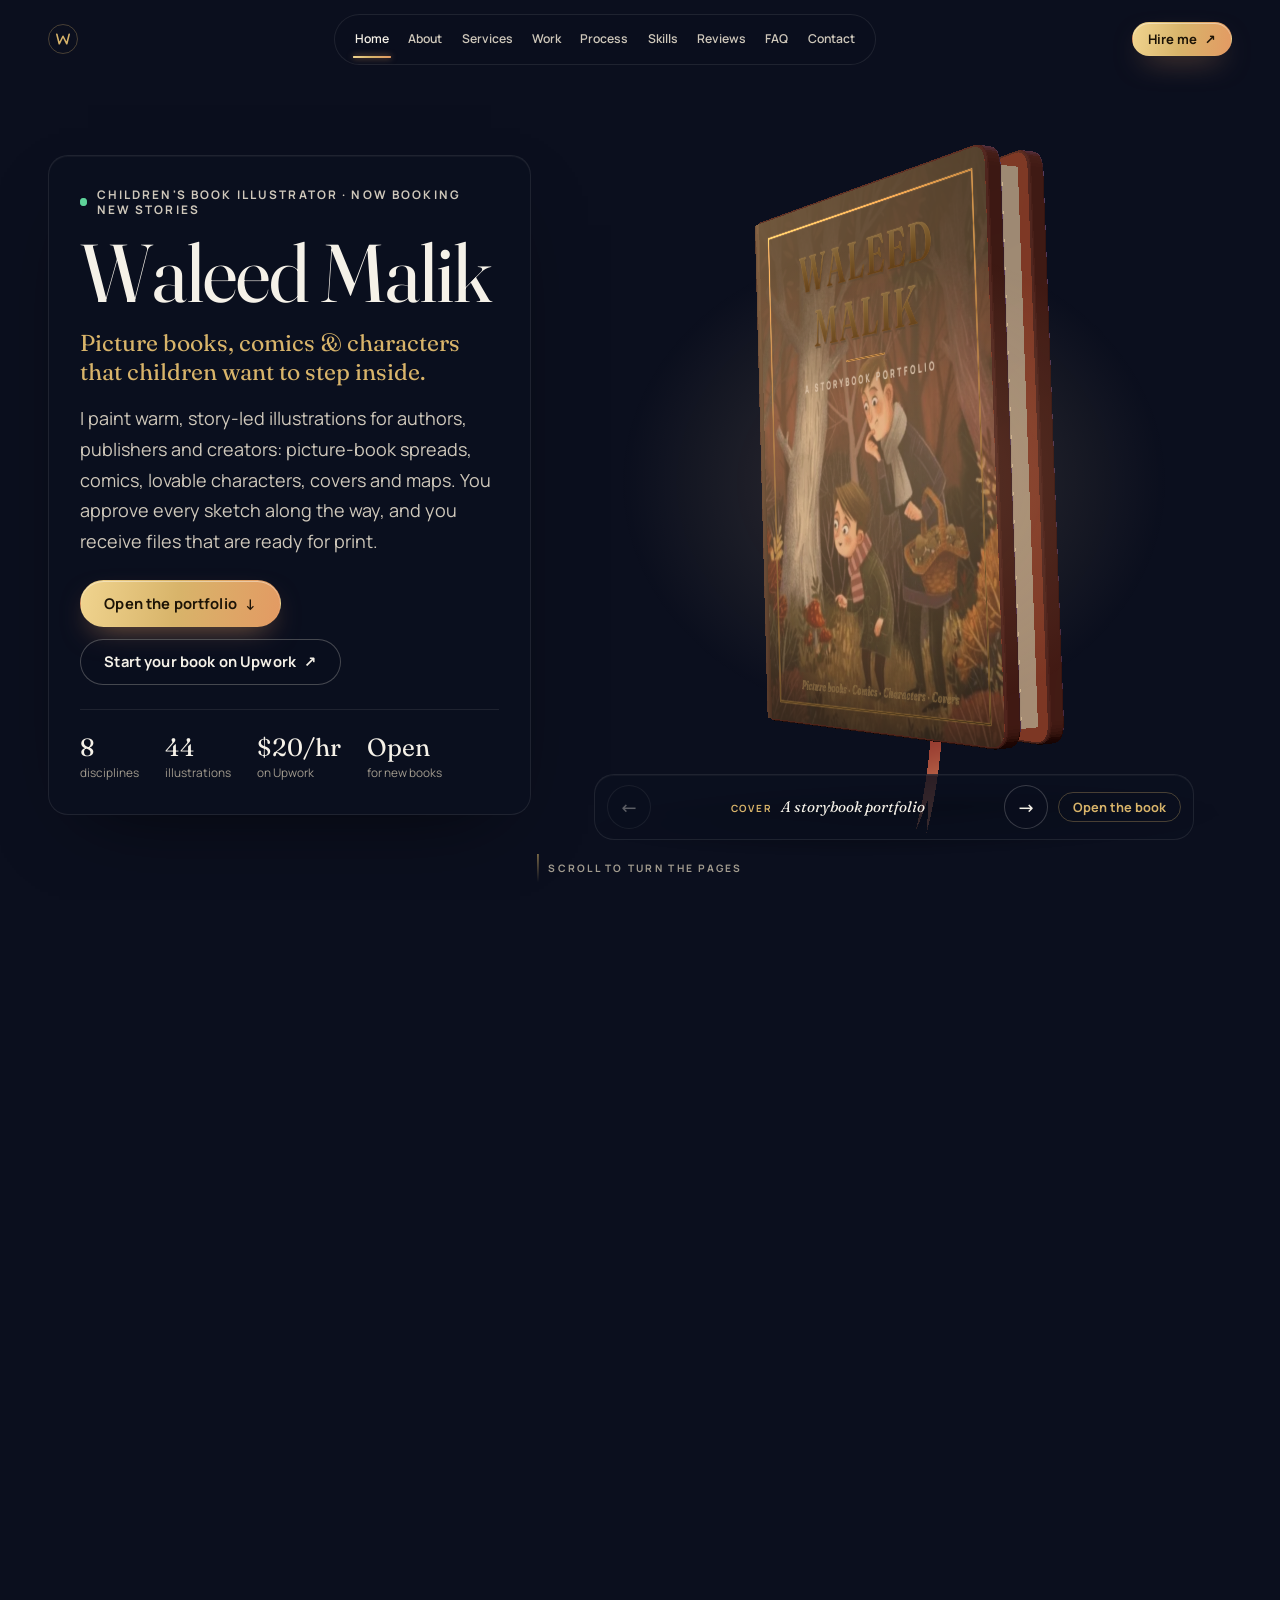
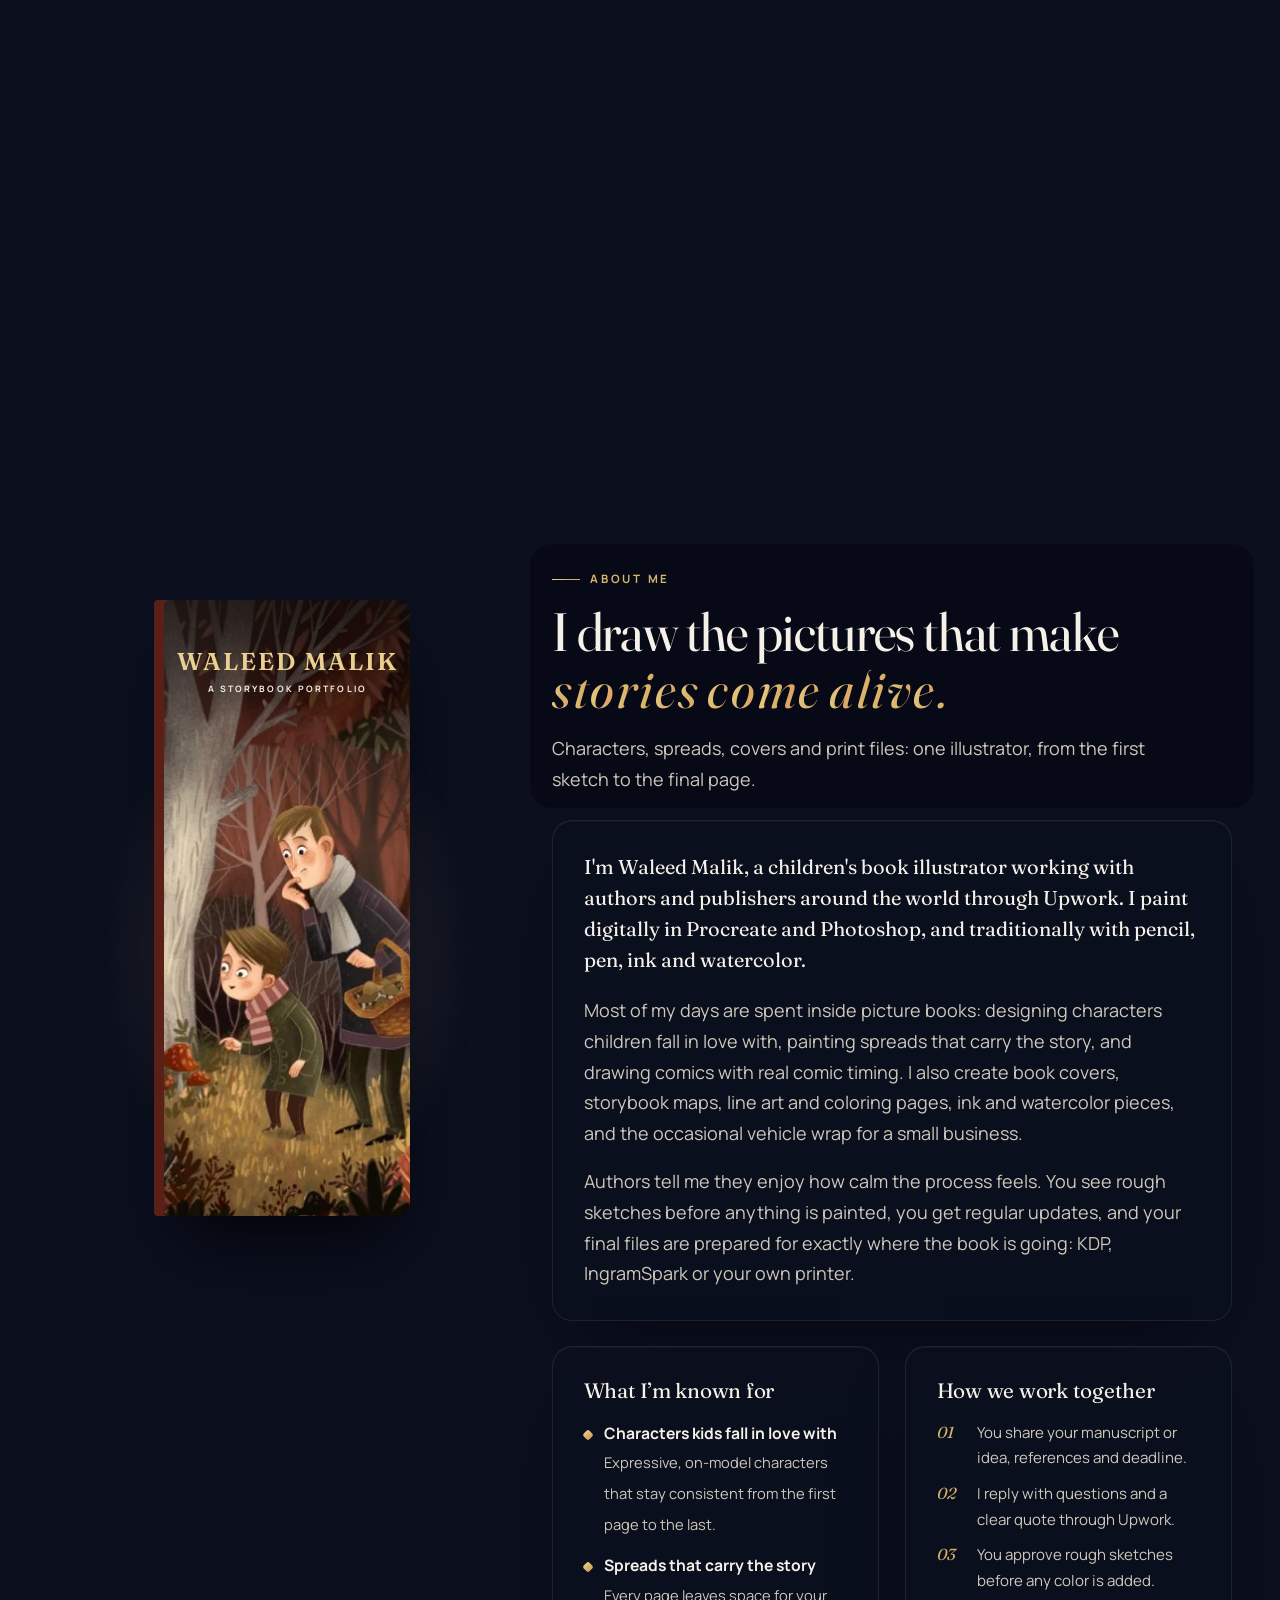
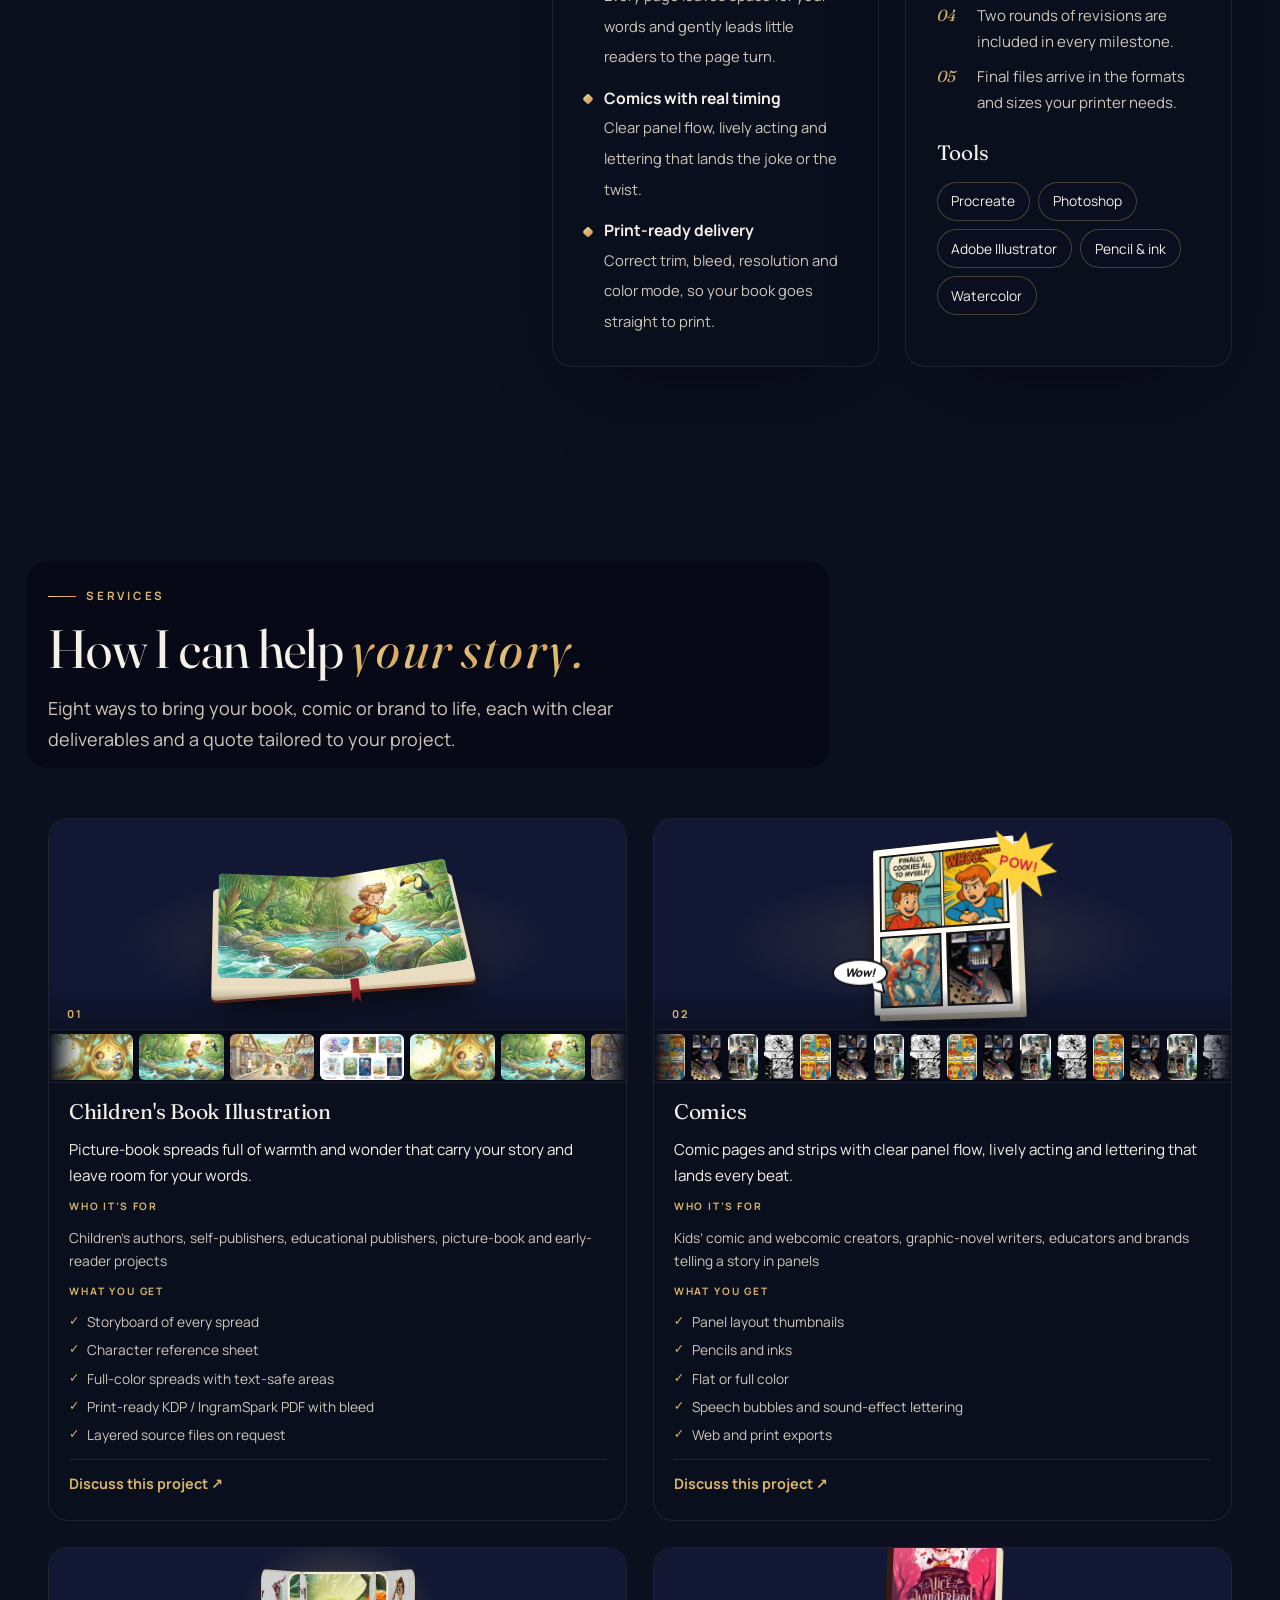
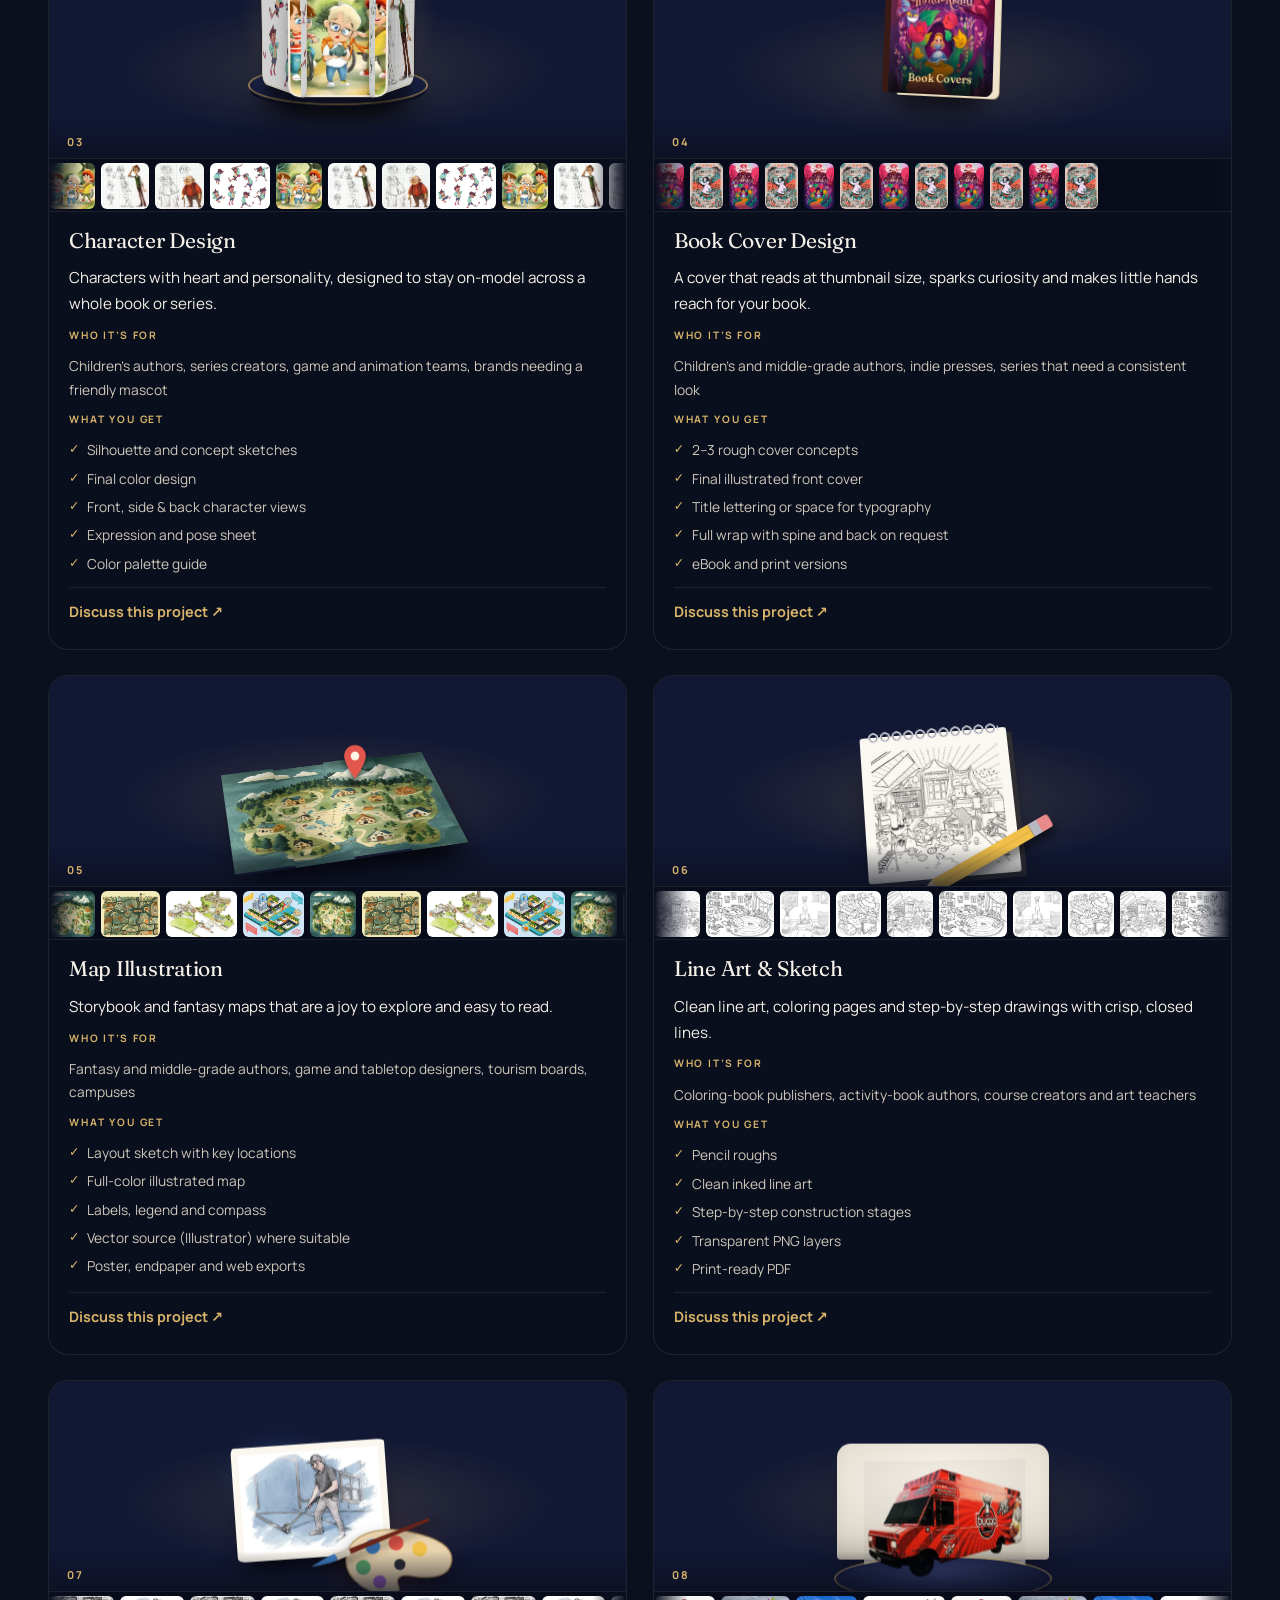
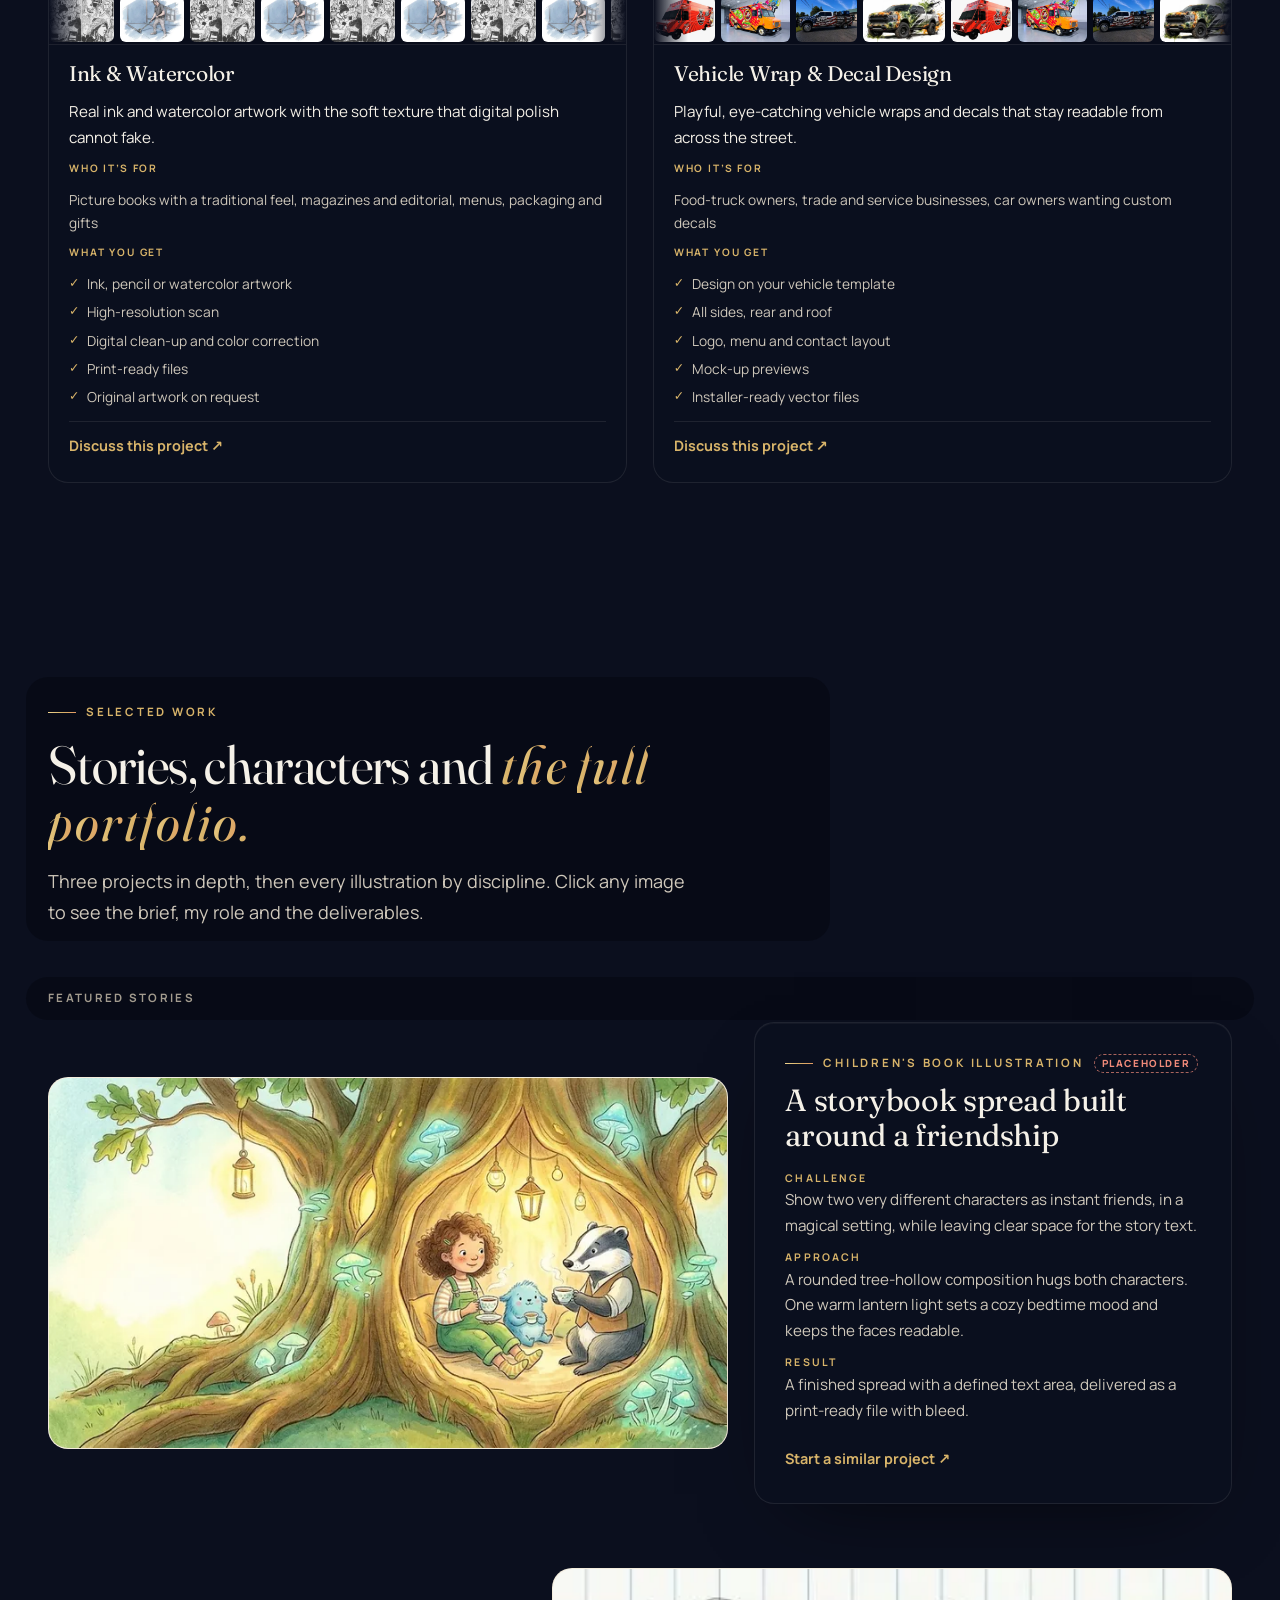
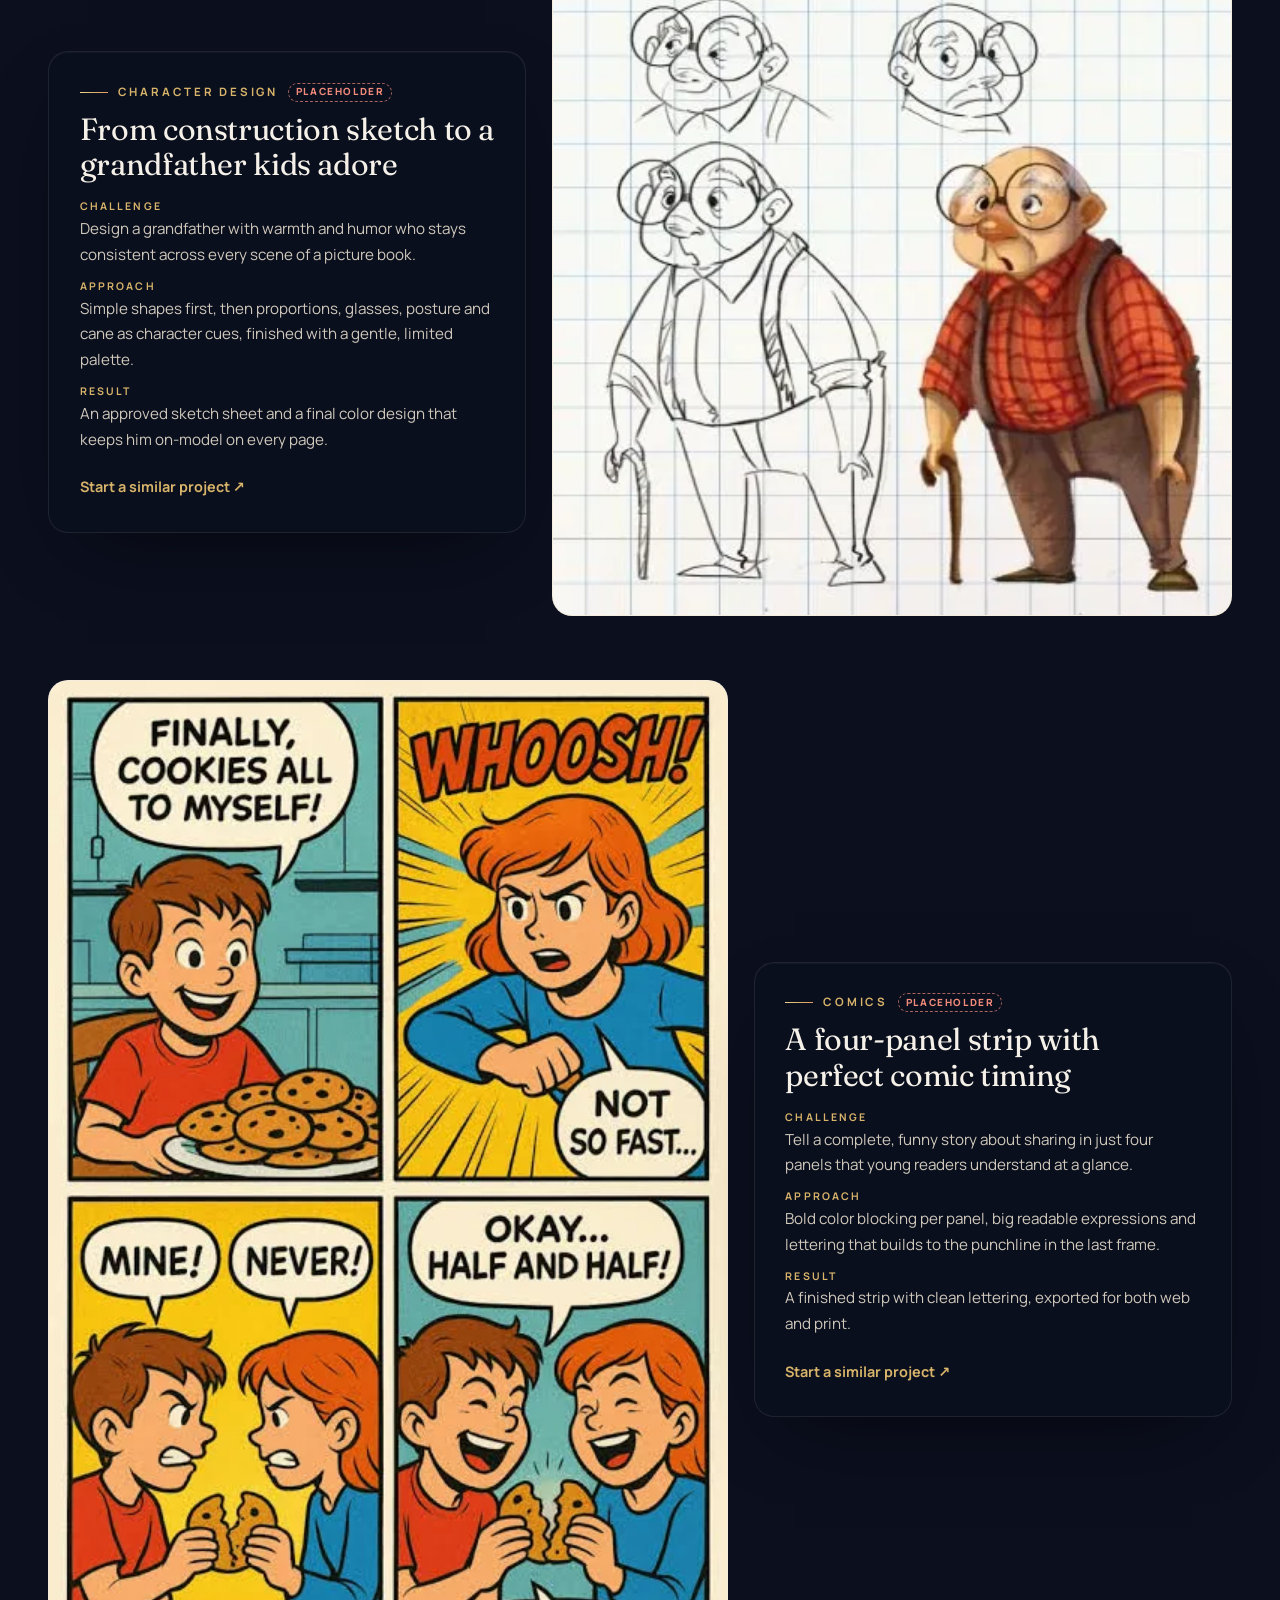
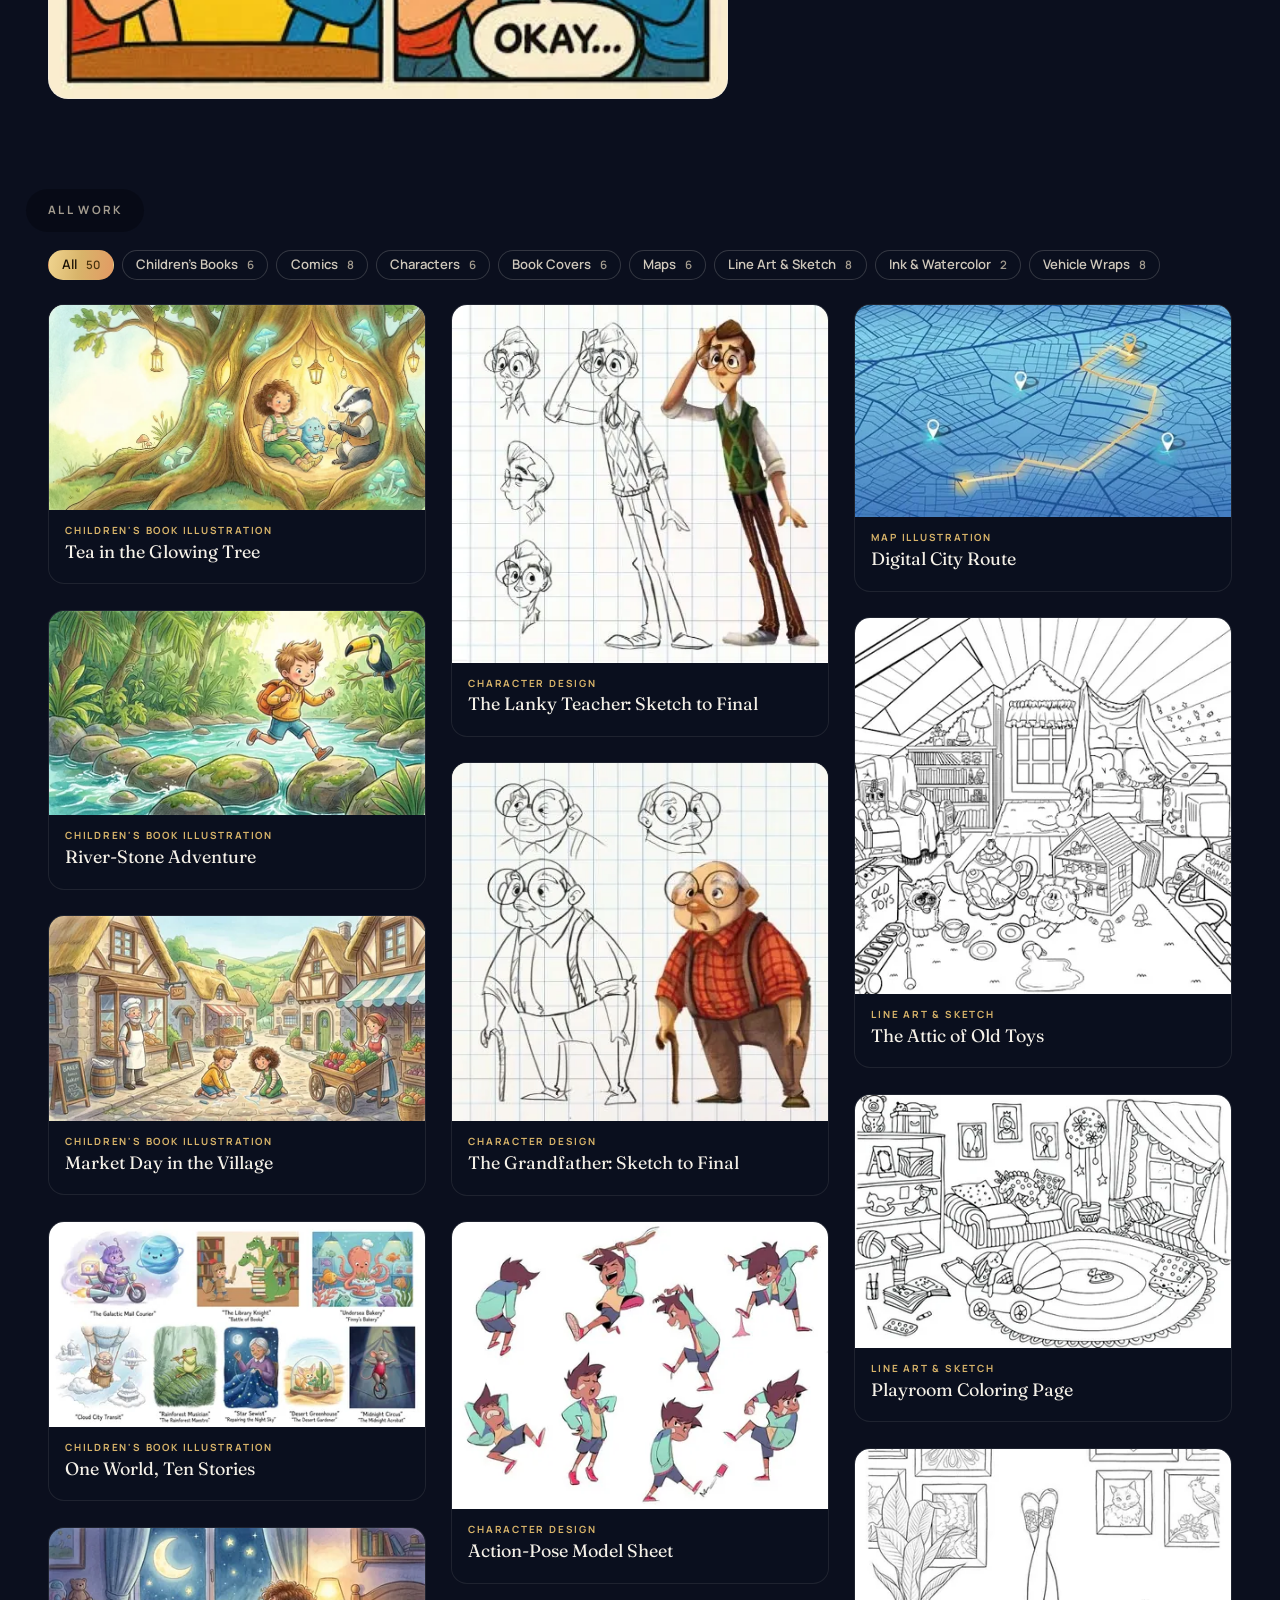
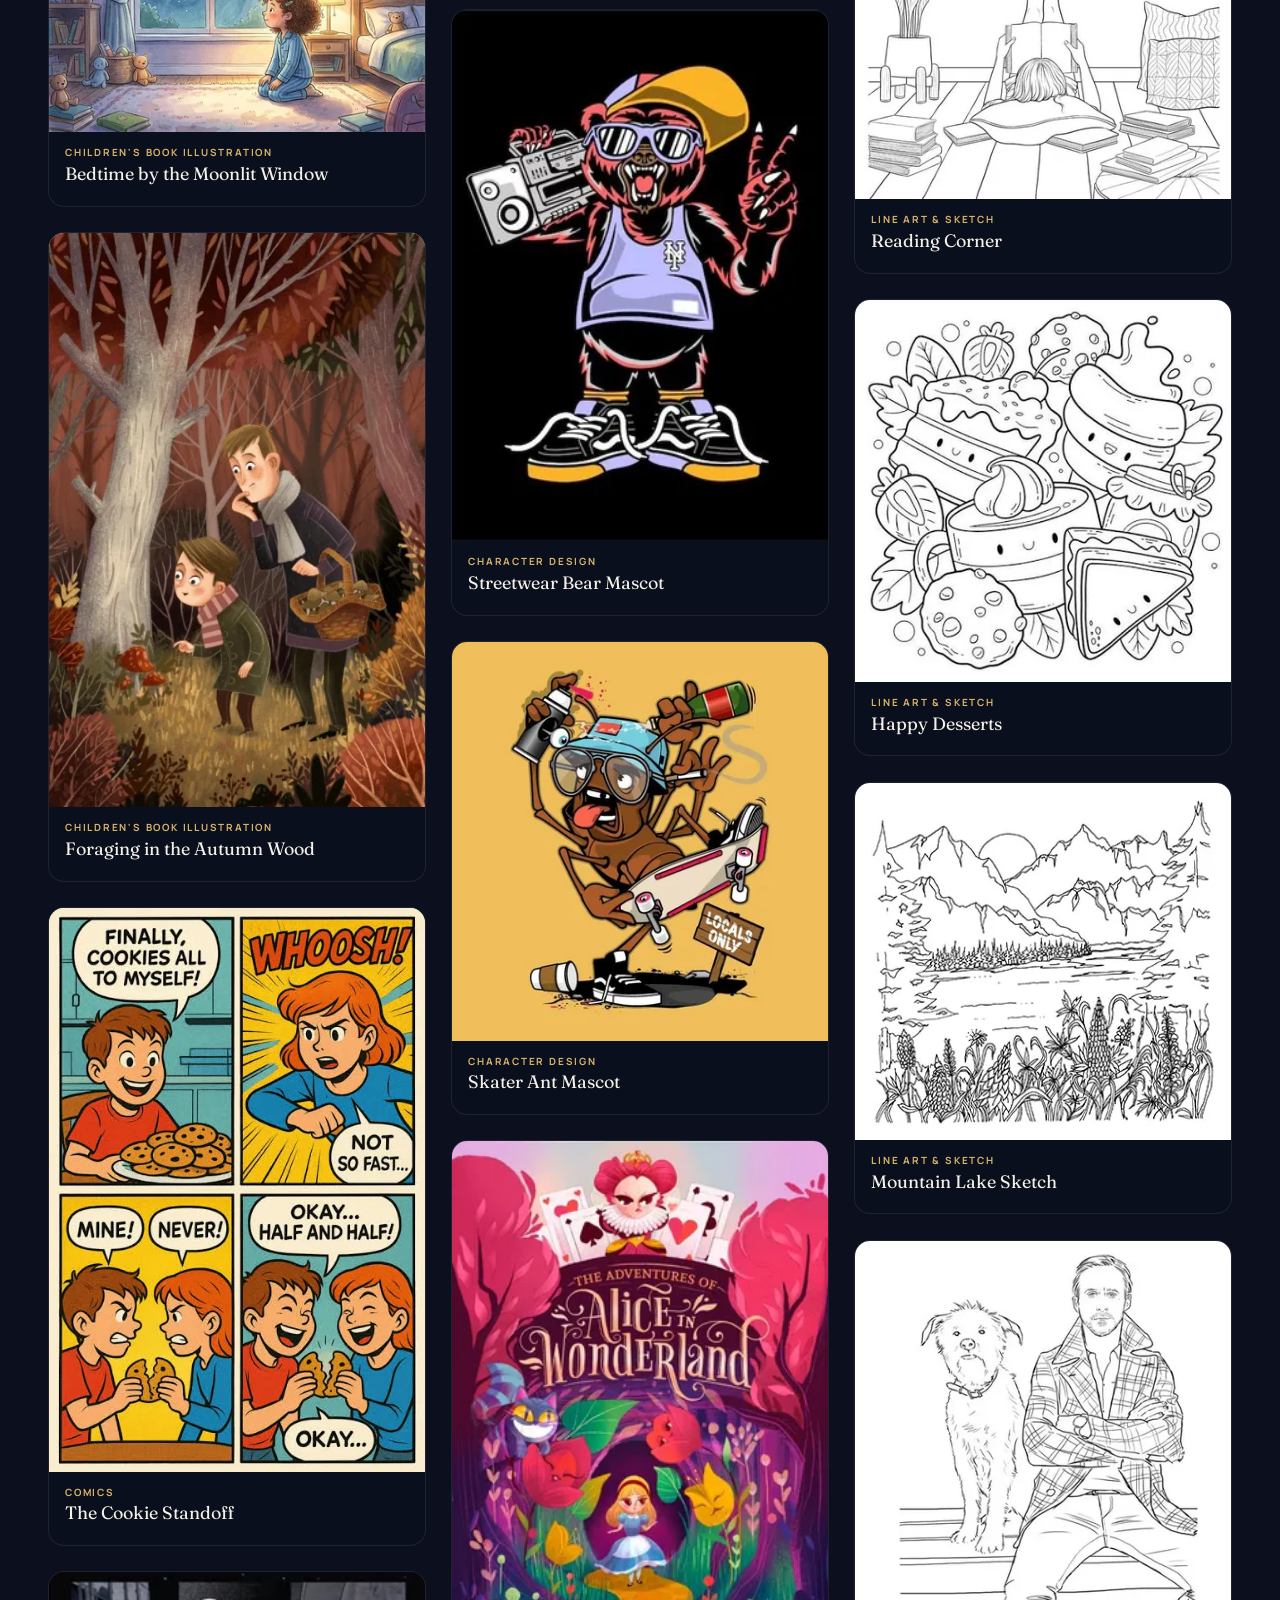
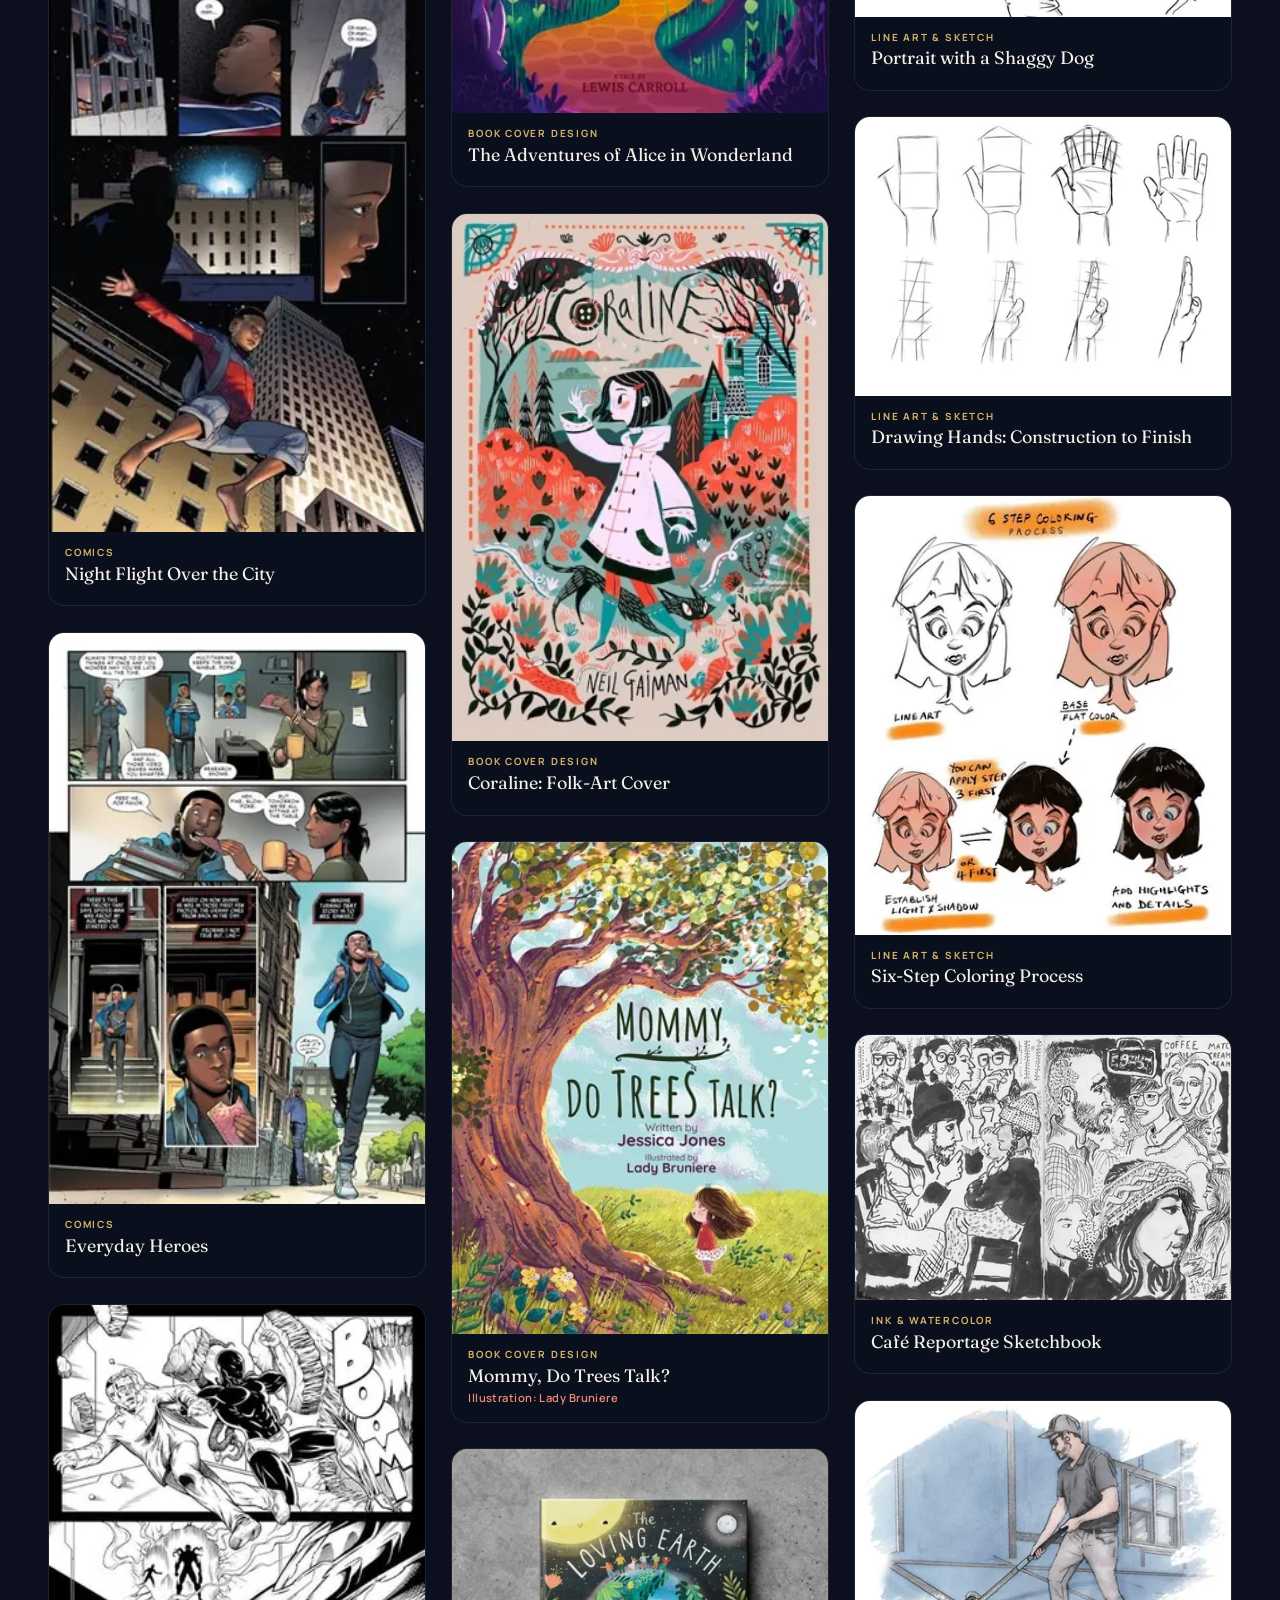
==== index.html @ bb00ef70 "Initial upload" ====
<!doctype html>
<html lang="en" class="no-js">
<head>
  <meta charset="utf-8">
  <meta name="viewport" content="width=device-width, initial-scale=1">
  <title>Waleed Malik — Children's Book Illustrator | Picture Books, Comics &amp; Characters</title>
  <meta name="description" content="Waleed Malik is a children's book illustrator creating warm picture-book spreads, comics, lovable characters, book covers and storybook maps. Sketch approval at every step and print-ready KDP files. Hire on Upwork.">
  <meta name="theme-color" content="#0b0f1e">
  <meta property="og:type" content="website">
  <meta property="og:title" content="Waleed Malik — Children's Book Illustrator">
  <meta property="og:description" content="Picture books, comics & characters that children want to step inside. Print-ready files, available on Upwork.">
  <meta name="robots" content="index, follow">
  <meta name="author" content="Waleed Malik">
  <!-- REPLACE after publishing: put the full address in og:url / canonical and use a full URL for the images
       (social sites need e.g. https://your-site.netlify.app/images/og-image.jpg). See README.md → "Publish". -->
  <!-- <meta property="og:url" content="https://your-site.netlify.app/"> <link rel="canonical" href="https://your-site.netlify.app/"> -->
  <meta property="og:site_name" content="Waleed Malik — Children's Book Illustration">
  <meta property="og:image" content="images/og-image.jpg">
  <meta property="og:image:width" content="1200">
  <meta property="og:image:height" content="630">
  <meta property="og:image:alt" content="Waleed Malik, children's book illustrator: a storybook portfolio among picture-book, comic and character illustrations on a midnight-blue background">
  <meta name="twitter:card" content="summary_large_image">
  <meta name="twitter:title" content="Waleed Malik — Children's Book Illustrator">
  <meta name="twitter:description" content="Picture books, comics & characters that children want to step inside. Print-ready files, available on Upwork.">
  <meta name="twitter:image" content="images/og-image.jpg">
  <script type="application/ld+json">{"@context":"https://schema.org","@type":"Person","name":"Waleed Malik","jobTitle":"Children's book illustrator","description":"Children's book illustrator for picture books, comics, character design, book covers, storybook maps, line art, ink & watercolor and vehicle wraps.","knowsAbout":["Children's book illustration","Comics","Character design","Book cover design","Map illustration","Line art & sketch","Ink & watercolor illustration","Vehicle wrap & decal design"],"sameAs":["https://www.upwork.com/freelancers/~017a65fa7e10d206ea"]}</script>
  <link rel="icon" href="data:image/svg+xml,%3Csvg xmlns='http://www.w3.org/2000/svg' viewBox='0 0 64 64'%3E%3Crect width='64' height='64' rx='14' fill='%230b0f1e'/%3E%3Cpath d='M14 18l7 28 11-22 11 22 7-28' fill='none' stroke='%23d8b46a' stroke-width='4.5' stroke-linecap='round' stroke-linejoin='round'/%3E%3C/svg%3E">
  <script>document.documentElement.className = 'js' + (matchMedia('(prefers-reduced-motion: reduce)').matches ? ' reduce' : '') + (/[?&]no3d/.test(location.search) ? ' no3d' : '');</script>
  <link rel="stylesheet" href="css/fonts.css">
  <link rel="stylesheet" href="css/style.css">
</head>
<body>
  <a class="skip-link" href="#main">Skip to content</a>

  <!-- 0. PRELOADER — a small 3D book opens and its pages flip while the real load % counts up -->
  <div class="loader" id="loader" aria-hidden="true">
    <div class="ld-book">
      <div class="ld-back"></div>
      <div class="ld-leaf" style="--i:3"></div><div class="ld-leaf" style="--i:2"></div><div class="ld-leaf" style="--i:1"></div>
      <div class="ld-cover" id="ldCover"><span>Waleed<br>Malik</span><i></i><small>Storybook Portfolio</small></div>
    </div>
    <p class="ld-num"><span id="ldNum">0</span><small>%</small></p>
    <p class="ld-step" id="ldStep">Loading</p>
  </div>

  <canvas class="gl" id="gl" aria-hidden="true"></canvas>
  <div class="bg-fallback" aria-hidden="true"></div>
  <div class="progress" id="progress" aria-hidden="true"></div>
  <div class="cursor" id="cursor" aria-hidden="true"><span class="cursor__ring"><span class="cursor__label" id="cursorLabel"></span></span><span class="cursor__dot"></span></div>

  <header class="nav" id="nav">
    <div class="nav__inner">
      <a class="brand" href="#home" aria-label="Waleed Malik, back to top">
        <svg class="brand__mark" viewBox="0 0 64 64" aria-hidden="true"><path d="M14 18l7 28 11-22 11 22 7-28"/></svg>
        <span class="brand__name">Waleed Malik</span>
      </a>
      <nav class="nav__links" id="navLinks" aria-label="Main"></nav>
      <a class="btn btn--gold btn--sm magnetic nav__cta" href="#" data-upwork target="_blank" rel="noopener" data-cursor="Upwork">Hire me <span aria-hidden="true">↗</span></a>
      <button class="burger" id="burger" type="button" aria-expanded="false" aria-controls="menu" aria-label="Open menu"><span></span><span></span></button>
    </div>
  </header>
  <div class="menu" id="menu" role="dialog" aria-modal="true" aria-label="Menu" hidden><nav id="menuLinks" aria-label="Mobile"></nav><a class="btn btn--gold" href="#" data-upwork target="_blank" rel="noopener">Hire me on Upwork <span aria-hidden="true">↗</span></a></div>

  <main id="main">
    <!-- 1. HERO -->
    <section class="hero" id="home" aria-labelledby="hero-name">
      <div class="hero__sticky" data-sticky>
        <div class="wrap hero__grid">
          <div class="hero__copy glass">
            <p class="eyebrow"><span class="dot-live"></span><span id="heroEyebrow"></span></p>
            <h1 class="hero__name" id="hero-name" data-split></h1>
            <p class="hero__pos" id="heroPos"></p>
            <p class="hero__intro" id="heroIntro"></p>
            <div class="hero__cta">
              <a class="btn btn--gold magnetic" href="#work" id="ctaWork" data-cursor="View"></a>
              <a class="btn btn--ghost magnetic" href="#" data-upwork target="_blank" rel="noopener" data-cursor="Upwork"><span id="ctaHire"></span> <span aria-hidden="true">↗</span></a>
            </div>
            <dl class="facts" id="heroFacts"></dl>
          </div>
          <div class="book-col">
            <div class="book-stage" id="heroBook" tabindex="0" role="group" aria-roledescription="3D book" aria-label="Storybook portfolio of children's book illustrations and comics. Press Enter or the right arrow key to open it and turn pages, left arrow to go back, Escape to close." data-cursor="Open">
              <div class="cssbook" aria-hidden="true">
                <div class="cssbook__spread">
                  <div class="cssbook__text"></div>
                  <div class="cssbook__pic"><img alt="" src="images/thumbs/children-01.webp" width="760" height="415" loading="lazy" decoding="async"></div>
                </div>
                <div class="cssbook__cover"><img alt="" src="images/thumbs/children-06.webp" width="405" height="619" loading="lazy" decoding="async"><span>Waleed Malik<small>A Storybook Portfolio</small></span></div>
              </div>
            </div>
            <div class="book-ui glass glass--thin">
              <button type="button" class="round-btn" id="bookPrev" aria-label="Previous page">←</button>
              <p class="book-cap" id="bookCap" aria-live="polite"></p>
              <button type="button" class="round-btn" id="bookNext" aria-label="Next page">→</button>
              <button type="button" class="pill-btn" id="bookOpen">Open the book</button>
              <button type="button" class="pill-btn" id="bookClose" hidden>Close</button>
            </div>
          </div>
        </div>
        <p class="scroll-hint" aria-hidden="true"><i></i>Scroll to turn the pages</p>
      </div>
    </section>

    <!-- 2. ABOUT ME -->
    <section class="section about" id="about" aria-labelledby="about-title">
      <div class="wrap grid12">
        <div class="about__visual">
          <!-- HEADSHOT SLOT: set  headshot: 'images/waleed-headshot.jpg'  in js/config.js and the photo replaces this book
               (rendered as <figure class="headshot-frame"><img class="headshot" …></figure>). See README.md → "Add your headshot". -->
          <div class="book-stage book-stage--about" id="aboutBook" aria-hidden="true">
            <div class="cssbook cssbook--closed"><div class="cssbook__cover"><img alt="" src="images/thumbs/children-06.webp" width="405" height="619" loading="lazy" decoding="async"><span>Waleed Malik<small>A Storybook Portfolio</small></span></div></div>
          </div>
        </div>
        <div class="about__body">
          <div class="sec-head"><p class="label" id="aboutLabel"></p><h2 class="h2" id="about-title" data-split></h2><p class="sub" id="aboutSub"></p></div>
          <div class="glass about__bio" id="aboutBio"></div>
          <div class="about__cols">
            <div class="glass"><h3 class="h4">What I’m known for</h3><ul class="known" id="knownFor"></ul></div>
            <div class="glass"><h3 class="h4" id="howTitle"></h3><ol class="how" id="howList"></ol><h3 class="h4 tools-h" id="toolsTitle"></h3><ul class="chips" id="toolsList"></ul></div>
          </div>
        </div>
      </div>
    </section>

    <!-- 3. SERVICES -->
    <section class="section services" id="services" aria-labelledby="services-title">
      <div class="wrap">
        <div class="sec-head"><p class="label" id="servicesLabel"></p><h2 class="h2" id="services-title" data-split></h2><p class="sub" id="servicesSub"></p></div>
        <div class="svc-grid" id="svcGrid"></div>
      </div>
    </section>

    <!-- 4. SELECTED WORK -->
    <section class="section work" id="work" aria-labelledby="work-title">
      <div class="wrap">
        <div class="sec-head"><p class="label" id="workLabel"></p><h2 class="h2" id="work-title" data-split></h2><p class="sub" id="workSub"></p></div>
        <h3 class="mini-label" id="featuredLabel"></h3>
        <div class="featured" id="featured"></div>
        <div class="grid-head"><h3 class="mini-label" id="gridLabel"></h3><div class="chips-filter" id="filters" role="toolbar" aria-label="Filter work by discipline"></div></div>
        <div class="masonry" id="masonry" aria-live="polite"></div>
      </div>
    </section>

    <!-- 5. PROCESS -->
    <section class="process" id="process" aria-labelledby="process-title">
      <div class="process__sticky" data-sticky>
        <div class="wrap"><div class="sec-head"><p class="label" id="processLabel"></p><h2 class="h2" id="process-title" data-split></h2><p class="sub" id="processSub"></p></div></div>
        <div class="process__rail"><div class="process__line" aria-hidden="true"><i id="processFill"></i></div><ol class="process__track" id="processTrack"></ol></div>
      </div>
    </section>

    <!-- 6. TOOLS & SKILLS -->
    <section class="section skills" id="skills" aria-labelledby="skills-title">
      <div class="wrap">
        <div class="sec-head"><p class="label" id="skillsLabel"></p><h2 class="h2" id="skills-title" data-split></h2><p class="sub" id="skillsSub"></p></div>
        <div class="skill-groups" id="skillGroups"></div>
      </div>
    </section>

    <!-- 7. TESTIMONIALS -->
    <section class="section testimonials" id="testimonials" aria-labelledby="t-title">
      <div class="wrap">
        <div class="sec-head"><p class="label" id="tLabel"></p><h2 class="h2" id="t-title" data-split></h2><p class="sub" id="tSub"></p></div>
        <div class="t-slider">
          <div class="t-track" id="tGrid" tabindex="0" role="region" aria-roledescription="carousel" aria-label="Client reviews — use the arrow keys"></div>
          <div class="t-nav"><button type="button" class="round-btn" id="tPrev" aria-label="Previous review">←</button><div class="t-dots" id="tDots"></div><span class="t-count" id="tCount" aria-live="polite"></span><button type="button" class="round-btn" id="tNext" aria-label="Next review">→</button></div>
        </div>
      </div>
    </section>

    <!-- 8. FAQ -->
    <section class="section faq" id="faq" aria-labelledby="faq-title">
      <div class="wrap grid12">
        <div class="faq__side">
          <div class="sec-head faq__head"><p class="label" id="faqLabel"></p><h2 class="h2" id="faq-title" data-split></h2><p class="sub" id="faqSub"></p></div>
          <div class="faq__aside glass" id="faqAside"></div>
        </div>
        <div class="faq__list" id="faqList"></div>
      </div>
    </section>

    <!-- 9. CONTACT -->
    <section class="section contact" id="contact" aria-labelledby="contact-title">
      <div class="wrap contact__grid">
        <div class="contact__card glass">
          <p class="label" id="contactLabel"></p>
          <h2 class="contact__title" id="contact-title" data-split></h2>
          <p class="contact__text" id="contactText"></p>
          <a class="btn btn--gold btn--lg magnetic" href="#" data-upwork target="_blank" rel="noopener" data-cursor="Upwork"><span id="contactCta"></span> <span aria-hidden="true">↗</span></a>
          <ul class="contact__meta"><li><i class="dot-live"></i><span id="cAvail"></span></li><li id="cResp"></li><li id="cRate"></li></ul>
        </div>
        <!-- second (closed) book, slowly turning next to the "Hire me" call to action -->
        <div class="book-stage book-stage--contact" id="contactBook" aria-hidden="true">
          <div class="cssbook cssbook--closed"><div class="cssbook__cover"><img alt="" src="images/thumbs/children-06.webp" width="405" height="619" loading="lazy" decoding="async"><span>Waleed Malik<small>A Storybook Portfolio</small></span></div></div>
        </div>
      </div>
    </section>
  </main>

  <!-- 10. FOOTER -->
  <footer class="footer">
    <div class="wrap footer__top">
      <div class="footer__brand">
        <a class="brand" href="#home" aria-label="Waleed Malik, back to top"><svg class="brand__mark" viewBox="0 0 64 64" aria-hidden="true"><path d="M14 18l7 28 11-22 11 22 7-28"/></svg><span class="brand__name">Waleed Malik</span></a>
        <p id="footerTag"></p>
        <a class="btn btn--gold btn--sm" href="#" data-upwork target="_blank" rel="noopener">Hire me on Upwork <span aria-hidden="true">↗</span></a>
      </div>
      <nav class="footer__col" aria-label="Footer"><h3 class="mini-label">Navigate</h3><div id="footNav"></div></nav>
      <div class="footer__col"><h3 class="mini-label">Disciplines</h3><div id="footCats"></div></div>
    </div>
    <div class="wrap footer__bottom"><span>© <span id="year">2026</span> Waleed Malik</span><span>Freelance illustrator · <a href="#" data-upwork target="_blank" rel="noopener">Upwork profile ↗</a></span></div>
  </footer>

  <!-- SERVICE DETAILS DRAWER (outside <main> so it always sits above the footer) -->
  <aside class="drawer" id="drawer" role="dialog" aria-modal="true" aria-labelledby="drawerTitle" hidden>
    <div class="drawer__scrim" data-close></div>
    <div class="drawer__panel">
      <button type="button" class="round-btn drawer__close" data-close aria-label="Close details">✕</button>
      <div id="drawerBody"></div>
    </div>
  </aside>

  <!-- CASE VIEWER -->
  <div class="viewer" id="viewer" role="dialog" aria-modal="true" aria-labelledby="vTitle" hidden>
    <div class="viewer__stage" id="vStage" data-cursor="Zoom"><img id="vImg" alt="" decoding="async" draggable="false">
      <div class="viewer__zoom" role="group" aria-label="Zoom"><button type="button" id="vZoomOut" aria-label="Zoom out">−</button><span id="vZoomLevel" aria-live="polite">100%</span><button type="button" id="vZoomIn" aria-label="Zoom in">+</button><button type="button" id="vZoomReset" aria-label="Fit to screen">Fit</button></div>
      <p class="viewer__hint" aria-hidden="true">Scroll or double-click to zoom · drag to pan · swipe for next</p>
    </div>
    <div class="viewer__info glass">
      <p class="label" id="vCat"></p>
      <h2 class="viewer__title" id="vTitle"></h2>
      <dl class="viewer__dl">
        <div><dt>Brief</dt><dd id="vBrief"></dd></div>
        <div><dt>My role</dt><dd id="vRole"></dd></div>
        <div><dt>Deliverables</dt><dd id="vDel"></dd></div>
        <div><dt>Typical tools</dt><dd id="vTools"></dd></div>
      </dl>
      <div class="viewer__nav"><button type="button" class="round-btn" id="vPrev" aria-label="Previous artwork">←</button><span class="viewer__count" id="vCount"></span><button type="button" class="round-btn" id="vNext" aria-label="Next artwork">→</button></div>
      <a class="btn btn--gold btn--sm" href="#" data-upwork target="_blank" rel="noopener">Hire me for this <span aria-hidden="true">↗</span></a>
    </div>
    <button type="button" class="round-btn viewer__close" id="vClose" aria-label="Close viewer">✕</button>
  </div>

  <noscript>
    <div class="wrap noscript"><h2>Waleed Malik — Children's Book Illustrator</h2><p>Picture books, comics, characters, book covers &amp; storybook maps. <a href="https://www.upwork.com/freelancers/~017a65fa7e10d206ea">Start your book on Upwork</a>.</p>
      <div class="noscript__grid"><img src="images/thumbs/children-01.webp" alt="Warm storybook illustration of a girl sharing tea with a badger inside a glowing tree hollow, by Waleed Malik"><img src="images/thumbs/comic-01.webp" alt="Four-panel kids comic strip about sharing cookies, by Waleed Malik"><img src="images/thumbs/character-06.webp" alt="Character line-up of three kids with their bikes, by Waleed Malik"><img src="images/thumbs/cover-01.webp" alt="Illustrated Alice in Wonderland book cover, by Waleed Malik"></div>
    </div>
  </noscript>

  <script src="js/config.js"></script>
  <script src="js/content.js"></script>
  <script src="js/vendor/gsap.min.js" defer></script>
  <script src="js/vendor/ScrollTrigger.min.js" defer></script>
  <script src="js/vendor/lenis.min.js" defer></script>
  <script src="js/main.js" defer></script>
  <!-- js/vendor/three.min.js, js/scene.js and js/tex-book.js are loaded by main.js when 3D is on -->
</body>
</html>
---- css/fonts.css ----
/* Self-hosted fonts, embedded so they also load when the page is opened from disk (file://).
   Fraunces (display serif) and Manrope (body) — SIL Open Font License, see /fonts. */
@font-face { font-family: 'Fraunces'; font-style: normal; font-weight: 300 900; font-display: block; src: url([data-uri]) format('woff2'); }
@font-face { font-family: 'Fraunces'; font-style: italic; font-weight: 300 900; font-display: block; src: url([data-uri]) format('woff2'); }
@font-face { font-family: 'Manrope'; font-style: normal; font-weight: 200 800; font-display: block; src: url([data-uri]) format('woff2'); }
---- css/style.css ----
/* ==========================================================================
   WALEED MALIK — premium dark editorial
   Tokens first. All text pairs meet WCAG AA (checked against --bg and glass).
   ========================================================================== */
:root {
  --bg: #0b0f1e;
  --bg-2: #121830;
  --text: #f5f1e8;        /* 16.9:1 on --bg */
  --text-2: #cfc8bb;      /* 11.2:1 */
  --text-3: #a39c8f;      /* 6.9:1 */
  --gold: #d8b46a;        /* 9.6:1 */
  --gold-2: #b8914a;
  --coral: #f08a7a;       /* 7.4:1 */
  --line: rgba(216, 180, 106, .3);
  --line-soft: rgba(245, 241, 232, .09);
  --glass: rgba(11, 15, 30, .66);
  --glass-strong: rgba(11, 15, 30, .8);
  --grad: linear-gradient(100deg, #f0d48f 0%, #d8b46a 48%, #e39a63 100%);
  --serif: 'Fraunces', 'Iowan Old Style', Georgia, serif;
  --sans: 'Manrope', system-ui, -apple-system, 'Segoe UI', sans-serif;
  --wrap: 1280px;
  --gutter: clamp(16px, 4vw, 48px);
  --gap: clamp(16px, 2vw, 28px);
  --s1: 8px; --s2: 16px; --s3: 24px; --s4: 40px; --s5: 64px; --s6: 104px;
  --ease: cubic-bezier(.2, .7, .1, 1);
  --r: 20px;
  color-scheme: dark;
}
*, *::before, *::after { box-sizing: border-box; }
html { background: var(--bg); -webkit-text-size-adjust: 100%; }
html.lenis, html.lenis body { height: auto; }
.lenis.lenis-smooth { scroll-behavior: auto !important; }
.lenis.lenis-stopped { overflow: hidden; }
body { margin: 0; min-height: 100vh; overflow-x: clip; background: var(--bg); color: var(--text-2); font: 400 1.0625rem/1.7 var(--sans); -webkit-font-smoothing: antialiased; }
@media (min-width: 1100px) { body { font-size: 1.125rem; } }
img { max-width: 100%; display: block; }
a { color: inherit; }
button { font: inherit; color: inherit; }
h1, h2, h3, h4 { margin: 0; color: var(--text); font-family: var(--serif); font-weight: 400; letter-spacing: -.012em; }
p { margin: 0 0 1em; }
::selection { background: var(--gold); color: var(--bg); }
:focus-visible { outline: 2px solid var(--gold); outline-offset: 3px; border-radius: 8px; }
[hidden] { display: none !important; }
.wrap { width: min(100% - 2 * var(--gutter), var(--wrap)); margin-inline: auto; }
.grid12 { display: grid; grid-template-columns: repeat(12, minmax(0, 1fr)); gap: var(--gap); }
.gold { font-style: italic; background: var(--grad); -webkit-background-clip: text; background-clip: text; color: transparent; padding-right: .06em; }
.skip-link { position: fixed; left: 16px; top: -60px; z-index: 400; padding: .7em 1.1em; border-radius: 10px; background: var(--gold); color: var(--bg); font-weight: 700; text-decoration: none; transition: transform .2s; }
.skip-link:focus { transform: translateY(76px); }

/* glass panels: text never sits directly on the moving background */
.glass { position: relative; background: var(--glass); border: 1px solid var(--line-soft); border-radius: var(--r); padding: clamp(20px, 2.4vw, 34px); backdrop-filter: blur(14px) saturate(130%); -webkit-backdrop-filter: blur(14px) saturate(130%); box-shadow: 0 30px 80px -40px rgba(0, 0, 0, .7), inset 0 1px 0 rgba(255, 255, 255, .04); }
.glass--thin { padding: 10px 12px; }
.no-blur .glass, .no-blur .nav.is-solid, .no-blur .drawer__panel, .no-blur .viewer__info { backdrop-filter: none; -webkit-backdrop-filter: none; background: var(--glass-strong); }

/* type scale + section heads (identical in every section) */
.label { display: inline-flex; align-items: center; gap: 10px; margin: 0 0 var(--s2); font: 700 .72rem/1.3 var(--sans); letter-spacing: .24em; text-transform: uppercase; color: var(--gold); }
.label::before { content: ''; width: 28px; height: 1px; background: var(--grad); }
.mini-label { margin: 0 0 var(--s2); font: 700 .72rem/1.3 var(--sans); letter-spacing: .2em; text-transform: uppercase; color: var(--text-3); }
.h2 { font-size: clamp(2.1rem, 4.2vw, 3.6rem); line-height: 1.06; font-variation-settings: 'opsz' 144; }
.h4 { font: 400 1.3rem/1.25 var(--serif); margin-bottom: var(--s2); }
.sub { margin: var(--s2) 0 0; max-width: 640px; color: var(--text-2); }
.sec-head { max-width: 760px; margin-bottom: var(--s5); }
.section { position: relative; padding: var(--s6) 0; }
[data-split] .w { display: inline-block; white-space: nowrap; }
[data-split] .ch { display: inline-block; }

/* WebGL + fallback background */
.gl { position: fixed; inset: 0; width: 100%; height: 100%; z-index: 0; pointer-events: none; opacity: 0; transition: opacity 1s var(--ease); }
.gl.is-on { opacity: 1; }
/* painted background (reduced motion, no WebGL, no graphics card): same palettes as the 3D aurora,
   cross-fading per section via registered colour properties */
@property --pa { syntax: '<color>'; inherits: true; initial-value: #40215c; }
@property --pb { syntax: '<color>'; inherits: true; initial-value: #173f70; }
@property --pg { syntax: '<color>'; inherits: true; initial-value: #f2c274; }
@property --pbase { syntax: '<color>'; inherits: true; initial-value: #0c1330; }
.bg-fallback { position: fixed; inset: 0; z-index: -1; pointer-events: none; display: none;
  --pa: #40215c; --pb: #173f70; --pg: #f2c274; --pbase: #0c1330;
  background: radial-gradient(60vw 50vw at 80% 10%, rgba(80, 40, 110, .45), transparent 70%), radial-gradient(50vw 40vw at 10% 70%, rgba(30, 70, 110, .4), transparent 70%), var(--bg); /* older browsers */
  background:
    radial-gradient(48vw 40vw at 76% 30%, color-mix(in srgb, var(--pg) 30%, transparent), transparent 70%),
    radial-gradient(70vw 55vw at 85% 0%, color-mix(in srgb, var(--pa) 85%, transparent), transparent 72%),
    radial-gradient(60vw 50vw at 5% 75%, color-mix(in srgb, var(--pb) 80%, transparent), transparent 72%),
    radial-gradient(40vw 30vw at 60% 100%, color-mix(in srgb, var(--pg) 16%, transparent), transparent 70%),
    var(--pbase);
  transition: --pa 1.4s var(--ease), --pb 1.4s var(--ease), --pg 1.4s var(--ease), --pbase 1.4s var(--ease); }
[data-sec="about"] .bg-fallback { --pa: #62264f; --pb: #3c1d4c; --pg: #f2a874; --pbase: #1a1028; }
[data-sec="services"] .bg-fallback { --pa: #0f5058; --pb: #183d6c; --pg: #eebe6e; --pbase: #071a24; }
[data-sec="work"] .bg-fallback { --pa: #2a2833; --pb: #1f2636; --pg: #c4a676; --pbase: #0e0f15; }
[data-sec="process"] .bg-fallback { --pa: #303849; --pb: #45392a; --pg: #ead7ae; --pbase: #12151d; }
[data-sec="skills"] .bg-fallback { --pa: #2f2366; --pb: #144a70; --pg: #e6bb70; --pbase: #0c1330; }
[data-sec="testimonials"] .bg-fallback { --pa: #4e2352; --pb: #1e3262; --pg: #f2bc7c; --pbase: #140f26; }
[data-sec="faq"] .bg-fallback { --pa: #2a2e62; --pb: #143f5a; --pg: #dcb86c; --pbase: #0b1226; }
[data-sec="contact"] .bg-fallback { --pa: #57263c; --pb: #47311c; --pg: #ffc474; --pbase: #1a1018; }
.static-bg .bg-fallback { display: block; }
main, .footer { position: relative; z-index: 1; }
main { overflow-x: clip; }

/* progress + cursor */
.progress { position: fixed; left: 0; top: 0; z-index: 150; width: 100%; height: 2px; background: var(--grad); transform-origin: 0 50%; transform: scaleX(0); }
.cursor { position: fixed; left: 0; top: 0; z-index: 350; pointer-events: none; display: none; }
.has-cursor .cursor { display: block; }
.cursor__ring { position: absolute; left: -16px; top: -16px; width: 32px; height: 32px; border: 1px solid rgba(216, 180, 106, .75); border-radius: 50%; display: grid; place-items: center; transition: transform .35s var(--ease), background-color .35s; }
.cursor__dot { position: absolute; left: -2px; top: -2px; width: 4px; height: 4px; border-radius: 50%; background: var(--gold); }
.cursor__label { font: 700 .4rem/1 var(--sans); letter-spacing: .2em; text-transform: uppercase; color: var(--gold); opacity: 0; transition: opacity .25s; white-space: nowrap; }
/* the label (Open, View, Drag…) sits inside a thin translucent ring that follows the pointer — no filled disc, so it never reads as a button */
.cursor.is-label .cursor__ring { transform: scale(2.2); background: rgba(11, 15, 30, .32); border-color: rgba(216, 180, 106, .7); -webkit-backdrop-filter: blur(3px); backdrop-filter: blur(3px); }
.cursor.is-label .cursor__label { opacity: 1; }
.cursor.is-label .cursor__dot { opacity: 0; }

/* ---------- preloader: a small 3D book opens, pages flip ---------- */
.loader { position: fixed; inset: 0; z-index: 500; display: grid; place-content: center; justify-items: center; gap: 18px; background: radial-gradient(600px 400px at 50% 45%, #1a1530, var(--bg) 72%); transition: opacity .7s var(--ease), visibility .7s; }
.loader.is-done { opacity: 0; visibility: hidden; }
.no-js .loader { display: none; }
.ld-book { position: relative; width: 110px; height: 148px; perspective: 800px; transform-style: preserve-3d; transform: rotateX(18deg); }
.ld-back { position: absolute; inset: 0; border-radius: 3px 8px 8px 3px; background: #5a1f17; box-shadow: 0 24px 40px rgba(0, 0, 0, .5); }
.ld-leaf { position: absolute; inset: 4px 4px 4px 2px; background: #f1e8d6; border-radius: 2px 6px 6px 2px; transform-origin: 0 50%; transform: rotateY(calc(var(--flip, 0) * -170deg)); transition: transform .5s var(--ease); backface-visibility: visible; box-shadow: inset -6px 0 10px -6px rgba(0, 0, 0, .25); }
.ld-cover { position: absolute; inset: 0; z-index: 4; border-radius: 3px 8px 8px 3px; background: linear-gradient(135deg, #6b2a1d, #3d140d); border: 1px solid rgba(216, 180, 106, .6); transform-origin: 0 50%; display: grid; place-content: center; justify-items: center; gap: 8px; text-align: center; transition: transform .6s var(--ease); }
.ld-cover span { font: 600 .95rem/1.05 var(--serif); letter-spacing: .08em; text-transform: uppercase; background: var(--grad); -webkit-background-clip: text; background-clip: text; color: transparent; }
.ld-cover i { width: 32px; height: 1px; background: var(--grad); }
.ld-cover small { font: 700 .38rem/1 var(--sans); letter-spacing: .2em; text-transform: uppercase; color: #e8dcc6; }
.ld-num { margin: 6px 0 0; font: 300 2.6rem/1 var(--serif); color: var(--text); font-variant-numeric: tabular-nums; }
.ld-num small { font-size: 1rem; color: var(--gold); margin-left: 2px; }
.ld-step { margin: 0; font: 700 .68rem/1 var(--sans); letter-spacing: .22em; text-transform: uppercase; color: var(--text-3); }

/* ---------- buttons ---------- */
.btn { --mx: 0px; --my: 0px; display: inline-flex; align-items: center; justify-content: center; gap: .55em; padding: 1em 1.6em; border-radius: 999px; border: 1px solid transparent; font: 700 .92rem/1 var(--sans); letter-spacing: .01em; text-decoration: none; cursor: pointer; transform: translate(var(--mx), var(--my)); transition: transform .45s var(--ease), box-shadow .3s, background-color .3s, border-color .3s, color .3s; }
.btn--gold { background: var(--grad); color: #1c1306; box-shadow: 0 12px 30px -12px rgba(227, 154, 99, .65), inset 0 1px 0 rgba(255, 255, 255, .4); }
.btn--gold:hover { box-shadow: 0 18px 40px -12px rgba(227, 154, 99, .85), inset 0 1px 0 rgba(255, 255, 255, .5); }
.btn--ghost { border-color: rgba(245, 241, 232, .25); color: var(--text); background: rgba(11, 15, 30, .4); }
.btn--ghost:hover { border-color: var(--gold); color: var(--gold); }
.btn--sm { padding: .72em 1.15em; font-size: .82rem; }
.btn--lg { padding: 1.15em 2.1em; font-size: 1.02rem; }
.round-btn { width: 44px; height: 44px; flex: none; border-radius: 50%; border: 1px solid rgba(245, 241, 232, .2); background: rgba(11, 15, 30, .6); color: var(--text); display: grid; place-items: center; cursor: pointer; transition: border-color .3s, color .3s; }
.round-btn:hover { border-color: var(--gold); color: var(--gold); }
.round-btn:disabled { opacity: .35; cursor: default; }
.pill-btn { border: 1px solid var(--line); background: transparent; color: var(--gold); border-radius: 999px; padding: .6em 1.1em; font: 700 .8rem/1 var(--sans); cursor: pointer; white-space: nowrap; transition: background-color .3s, color .3s; }
.pill-btn:hover { background: var(--gold); color: var(--bg); }
.text-link { color: var(--gold); font-weight: 700; font-size: .9rem; text-decoration: none; background: linear-gradient(var(--gold), var(--gold)) 0 100% / 0 1px no-repeat; padding-bottom: 2px; transition: background-size .4s var(--ease); }
.text-link:hover { background-size: 100% 1px; }
.dot-live { position: relative; display: inline-block; width: 8px; height: 8px; border-radius: 50%; background: #5ed39a; }
.dot-live::after { content: ''; position: absolute; inset: 0; border-radius: 50%; background: rgba(94, 211, 154, .55); animation: live 2s ease-out infinite; }
@keyframes live { 0% { transform: scale(1); opacity: .8; } 80%, 100% { transform: scale(3); opacity: 0; } }
.ph-tag { display: inline-flex; align-items: center; gap: 6px; padding: .35em .7em; border-radius: 999px; border: 1px dashed rgba(240, 138, 122, .7); color: var(--coral); font: 800 .62rem/1 var(--sans); letter-spacing: .16em; text-transform: uppercase; }
.no-ph .ph-tag { display: none; }

/* ---------- nav ---------- */
.nav { position: fixed; inset: 0 0 auto; z-index: 200; padding: 14px 0; border-bottom: 1px solid transparent; transition: background-color .4s, border-color .4s, padding .4s; }
.nav.is-solid { padding: 8px 0; background: rgba(11, 15, 30, .72); backdrop-filter: blur(16px) saturate(140%); -webkit-backdrop-filter: blur(16px) saturate(140%); border-color: var(--line-soft); }
.nav__inner { width: min(100% - 2 * var(--gutter), 1360px); margin-inline: auto; display: flex; align-items: center; gap: 16px; }
.brand { display: inline-flex; align-items: center; gap: 10px; text-decoration: none; color: var(--text); flex: none; }
.brand__mark { width: 30px; height: 30px; fill: none; stroke: var(--gold); stroke-width: 4.5; stroke-linecap: round; stroke-linejoin: round; border: 1px solid var(--line); border-radius: 50%; padding: 3px; }
.brand__name { font: 500 1.12rem/1 var(--serif); letter-spacing: .01em; white-space: nowrap; }
.nav__links { position: relative; display: flex; align-items: center; gap: clamp(6px, 1.2vw, 22px); margin: 0 auto; padding: 8px clamp(10px, 1.4vw, 20px); border: 1px solid var(--line-soft); border-radius: 999px; background: rgba(11, 15, 30, .55); }
.nav__links a { position: relative; padding: 6px 2px; font-size: clamp(.76rem, .9vw, .86rem); font-weight: 600; color: var(--text-2); text-decoration: none; white-space: nowrap; transition: color .3s; }
.nav__links a:hover, .nav__links a.is-active { color: var(--text); }
.nav__ind { position: absolute; left: 0; bottom: 6px; width: 100px; height: 2px; border-radius: 2px; background: var(--grad); transform-origin: 0 50%; transform: translateX(var(--ix, 0px)) scaleX(var(--iw, 0)); transition: transform .55s var(--ease); box-shadow: 0 0 10px rgba(227, 154, 99, .7); pointer-events: none; }
.nav__cta { flex: none; }
.burger { display: none; margin-left: auto; width: 44px; height: 44px; border-radius: 50%; border: 1px solid var(--line); background: rgba(11, 15, 30, .6); cursor: pointer; place-content: center; gap: 6px; }
.burger span { display: block; width: 18px; height: 1.5px; background: var(--text); transition: transform .35s var(--ease); }
.burger[aria-expanded="true"] span:first-child { transform: translateY(3.75px) rotate(45deg); }
.burger[aria-expanded="true"] span:last-child { transform: translateY(-3.75px) rotate(-45deg); }
.menu { position: fixed; inset: 0; z-index: 190; padding: 96px var(--gutter) 40px; background: rgba(11, 15, 30, .99); display: flex; flex-direction: column; gap: 28px; overflow-y: auto; }
.menu nav { display: grid; }
.menu nav a { display: flex; align-items: baseline; gap: 16px; padding: 12px 0; font: 400 1.7rem/1.2 var(--serif); color: var(--text); text-decoration: none; border-bottom: 1px solid var(--line-soft); }
.menu nav a i { width: 26px; font: 700 .7rem/1 var(--sans); color: var(--gold); font-style: normal; letter-spacing: .1em; }

/* ---------- 1. hero (pinned while the book opens) ---------- */
.hero { --pages: 7; position: relative; height: calc(100vh + var(--pages) * 34vh); }
.hero__sticky { position: sticky; top: 0; height: 100vh; min-height: 660px; display: flex; align-items: center; overflow: hidden; }
.hero__grid { display: grid; grid-template-columns: minmax(0, 5fr) minmax(0, 7fr); gap: var(--gap); align-items: center; padding-top: 70px; }
.eyebrow { display: flex; align-items: center; gap: 10px; margin: 0 0 var(--s2); font: 700 .74rem/1.3 var(--sans); letter-spacing: .18em; text-transform: uppercase; color: var(--text-2); }
.hero__name { font-size: clamp(3rem, 6.4vw, 6rem); line-height: .95; font-variation-settings: 'opsz' 144; margin-bottom: var(--s2); }
.hero__pos { font: 400 clamp(1.25rem, 1.8vw, 1.6rem)/1.3 var(--serif); color: var(--gold); margin-bottom: var(--s2); }
.hero__intro { max-width: 520px; color: var(--text-2); margin-bottom: var(--s3); }
.hero__cta { display: flex; flex-wrap: wrap; gap: 12px; margin-bottom: var(--s3); }
.facts { display: grid; grid-template-columns: repeat(4, auto); justify-content: start; gap: 12px 26px; margin: 0; padding-top: var(--s3); border-top: 1px solid var(--line-soft); }
.facts div { display: flex; flex-direction: column-reverse; gap: 2px; }
.facts dt { font-size: .74rem; color: var(--text-3); }
.facts dd { margin: 0; font: 400 1.55rem/1.1 var(--serif); color: var(--text); }
.book-col { display: grid; gap: 14px; justify-items: center; }
.book-stage { position: relative; width: 100%; height: min(70vh, 660px); border-radius: var(--r); outline-offset: 6px; cursor: pointer; }
.book-stage::before { content: ''; position: absolute; inset: -10% -8%; z-index: -1; pointer-events: none; background: radial-gradient(closest-side at 50% 55%, rgba(255, 214, 160, .16), transparent 70%); }
.book-ui { display: flex; align-items: center; gap: 10px; max-width: 100%; }
.book-cap { margin: 0; min-width: 0; width: clamp(200px, 26vw, 360px); text-align: center; font: italic 400 .95rem/1.3 var(--serif); color: var(--text); white-space: nowrap; overflow: hidden; text-overflow: ellipsis; }
.book-cap b { font: 700 .62rem/1 var(--sans); letter-spacing: .18em; text-transform: uppercase; color: var(--gold); font-style: normal; margin-right: 8px; }
.scroll-hint { position: absolute; left: 50%; bottom: 18px; transform: translateX(-50%); margin: 0; display: flex; align-items: center; gap: 10px; font: 700 .64rem/1 var(--sans); letter-spacing: .22em; text-transform: uppercase; color: var(--text-3); }
.scroll-hint i { width: 1px; height: 28px; background: linear-gradient(var(--gold), transparent); animation: hint 2.4s var(--ease) infinite; transform-origin: top; }
@keyframes hint { 0% { transform: scaleY(0); } 50% { transform: scaleY(1); } 100% { transform: scaleY(1); opacity: 0; } }
/* static CSS book (reduced motion / no WebGL) */
.cssbook { display: none; position: absolute; inset: 6% 4%; perspective: 1600px; }
.static-book .cssbook, .static-about #aboutBook .cssbook, .static-about #contactBook .cssbook { display: block; }
.cssbook__spread { position: absolute; inset: 0; border-radius: 6px; overflow: hidden; background: #f1e8d6; box-shadow: 0 40px 70px -24px rgba(0, 0, 0, .85); }
.cssbook__spread img { width: 100%; height: 100%; object-fit: cover; }
.cssbook__spread::after { content: ''; position: absolute; left: 50%; top: 0; bottom: 0; width: 60px; margin-left: -30px; background: linear-gradient(90deg, transparent, rgba(40, 25, 10, .28), transparent); }
.cssbook__cover { position: absolute; left: 28%; right: 28%; top: 0; bottom: 0; z-index: 2; border-radius: 4px 14px 14px 4px; overflow: hidden; box-shadow: -10px 0 0 #5a1f17, 0 40px 70px -24px rgba(0, 0, 0, .85); transition: opacity .6s, transform .8s var(--ease); }
.cssbook__cover img { width: 100%; height: 100%; object-fit: cover; }
.cssbook__cover::after { content: ''; position: absolute; inset: 0; background: linear-gradient(180deg, rgba(14, 10, 8, .8), transparent 40%), linear-gradient(115deg, rgba(255, 255, 255, .22), transparent 35%); }
.cssbook__cover span { position: absolute; left: 0; right: 0; top: 8%; z-index: 1; text-align: center; font: 600 clamp(1rem, 1.9vw, 1.8rem)/1.05 var(--serif); letter-spacing: .08em; text-transform: uppercase; color: #ecd08f; }
.cssbook__cover small { display: block; margin-top: 10px; font: 700 .55rem/1 var(--sans); letter-spacing: .24em; color: #f5f1e8; }
.cssbook.is-open .cssbook__cover { opacity: 0; transform: translateX(-70%) rotateY(-40deg); pointer-events: none; }
.cssbook--closed .cssbook__cover { left: 22%; right: 22%; }
.static-book .hero { height: auto; }
.static-book .hero__sticky { position: relative; height: auto; min-height: 100vh; padding: 40px 0 80px; }
.static-book .scroll-hint { display: none; }

/* ---------- 2. about ---------- */
.about__visual { grid-column: 1 / span 5; align-self: start; }
.book-stage--about { height: min(78vh, 700px); cursor: default; }
.headshot { width: 100%; height: auto; border-radius: var(--r); border: 1px solid var(--line); }
.about__body { grid-column: 6 / span 7; display: grid; gap: var(--gap); }
.about__body .sec-head { margin-bottom: 0; }
.about__bio p:first-child { font: 400 1.25rem/1.55 var(--serif); color: var(--text); }
.about__bio p:last-child { margin: 0; }
.about__cols { display: grid; grid-template-columns: 1fr 1fr; gap: var(--gap); }
.known { list-style: none; margin: 0; padding: 0; display: grid; gap: 14px; }
.known li { padding-left: 20px; position: relative; }
.known li::before { content: ''; position: absolute; left: 0; top: .6em; width: 8px; height: 8px; border-radius: 2px; background: var(--grad); transform: rotate(45deg); }
.known b { display: block; color: var(--text); font-weight: 700; font-size: .98rem; }
.known span { font-size: .92rem; }
.how { margin: 0; padding: 0; list-style: none; counter-reset: how; display: grid; gap: 10px; }
.how li { counter-increment: how; display: grid; grid-template-columns: 30px 1fr; gap: 10px; font-size: .94rem; }
.how li::before { content: counter(how, decimal-leading-zero); font: italic 400 1rem/1.5 var(--serif); color: var(--gold); }
.tools-h { margin-top: var(--s3); }
.chips { list-style: none; margin: 0; padding: 0; display: flex; flex-wrap: wrap; gap: 8px; }
.chips li { padding: .5em 1em; border-radius: 999px; border: 1px solid var(--line); background: rgba(11, 15, 30, .5); color: var(--text); font-size: .86rem; transition: border-color .3s, color .3s, transform .4s var(--ease); }
.chips li:hover { border-color: var(--gold); color: var(--gold); transform: translateY(-2px); }

/* ---------- 3. services ---------- */
.svc-grid { list-style: none; margin: 0; padding: 0; display: grid; grid-template-columns: repeat(4, minmax(0, 1fr)); gap: var(--gap); }
.svc { position: relative; display: flex; flex-direction: column; border-radius: var(--r); background: var(--glass-strong); border: 1px solid var(--line-soft); overflow: hidden; cursor: pointer; transform: perspective(1000px) rotateX(var(--ry, 0deg)) rotateY(var(--rx, 0deg)); transition: transform .6s var(--ease), border-color .4s; outline: none; }
.svc:hover, .svc:focus-visible { border-color: var(--line); }
.svc:focus-visible { outline: 2px solid var(--gold); outline-offset: 3px; }
.svc::after { content: ''; position: absolute; inset: 0; pointer-events: none; opacity: var(--go, 0); transition: opacity .4s; background: radial-gradient(500px circle at var(--gx, 50%) var(--gy, 50%), rgba(255, 240, 210, .14), transparent 45%); }
.svc__thumb { position: relative; height: 210px; overflow: hidden; background: radial-gradient(closest-side at 50% 58%, rgba(216, 180, 106, .16), transparent 75%), #121834; }
.svc__thumb::after { content: ''; position: absolute; inset: auto 0 0; height: 40px; background: linear-gradient(transparent, rgba(11, 15, 30, .7)); pointer-events: none; }
.svc__num { position: absolute; left: 18px; bottom: 10px; z-index: 1; font: 700 .68rem/1 var(--sans); letter-spacing: .2em; color: var(--gold); }
.svc__body { padding: 16px 20px 22px; display: flex; flex-direction: column; gap: 12px; flex: 1; }
.svc h3 { font-size: 1.32rem; line-height: 1.2; }
.svc__value { margin: 0; color: var(--text); font-size: .95rem; }
.svc__k { margin: 0; font: 700 .64rem/1.3 var(--sans); letter-spacing: .18em; text-transform: uppercase; color: var(--gold); }
.svc__who { margin: 0; font-size: .86rem; color: var(--text-2); }
.svc ul { list-style: none; margin: 0; padding: 0; display: grid; gap: 5px; font-size: .86rem; }
.svc li { position: relative; padding-left: 18px; }
.svc li::before { content: '✓'; position: absolute; left: 0; color: var(--gold); font-size: .78rem; }
.svc__foot { margin-top: auto; padding-top: 12px; border-top: 1px solid var(--line-soft); display: flex; align-items: center; font-size: .8rem; color: var(--text-3); }
.drawer { position: fixed; inset: 0; z-index: 260; display: flex; justify-content: flex-end; }
.drawer__scrim { position: absolute; inset: 0; background: rgba(4, 6, 14, .6); }
.drawer__panel { position: relative; width: min(560px, 100%); height: 100%; overflow-y: auto; padding: 70px clamp(20px, 3vw, 40px) 40px; background: rgba(13, 18, 36, .92); border-left: 1px solid var(--line); backdrop-filter: blur(18px); -webkit-backdrop-filter: blur(18px); }
.drawer__close { position: absolute; right: 18px; top: 18px; }
.drawer h3 { font-size: 2rem; margin-bottom: 10px; }
.drawer__arts { display: grid; gap: 14px; margin: 20px 0; }
.drawer__arts button { padding: 0; border: 1px solid var(--line-soft); border-radius: 14px; overflow: hidden; background: #f4ecdc; cursor: pointer; text-align: left; }
.drawer__arts img { width: 100%; height: auto; }
.drawer__arts span { display: block; padding: 10px 14px; background: var(--bg-2); color: var(--text); font-size: .88rem; }

/* ---------- 4. selected work ---------- */
.featured { display: grid; gap: var(--s5); margin-bottom: var(--s6); }
.feat { display: grid; grid-template-columns: repeat(12, minmax(0, 1fr)); gap: var(--gap); align-items: center; }
.feat__media { grid-column: 1 / span 7; position: relative; padding: 0; border: 1px solid var(--line-soft); border-radius: var(--r); overflow: hidden; background: #f4ecdc; cursor: pointer; display: block; width: 100%; }
.feat__media img { width: 100%; height: auto; }
.feat__body { grid-column: 8 / span 5; }
.feat:nth-child(even) .feat__media { grid-column: 6 / span 7; order: 2; }
.feat:nth-child(even) .feat__body { grid-column: 1 / span 5; }
.feat__body h4 { font: 400 clamp(1.5rem, 2.4vw, 2.1rem)/1.15 var(--serif); color: var(--text); margin: 10px 0 18px; }
.feat__body dl { margin: 0 0 18px; display: grid; gap: 12px; }
.feat__body dt { font: 700 .66rem/1.3 var(--sans); letter-spacing: .2em; text-transform: uppercase; color: var(--gold); margin-bottom: 2px; }
.feat__body dd { margin: 0; font-size: .95rem; }
.feat__top { display: flex; align-items: center; gap: 10px; flex-wrap: wrap; }
.grid-head { display: flex; align-items: flex-end; justify-content: space-between; gap: 16px; flex-wrap: wrap; margin-bottom: var(--s3); }
.chips-filter { display: flex; flex-wrap: wrap; gap: 8px; }
.chip { border: 1px solid rgba(245, 241, 232, .18); background: rgba(11, 15, 30, .6); color: var(--text-2); border-radius: 999px; padding: .55em 1em; font: 600 .82rem/1 var(--sans); cursor: pointer; transition: background-color .3s, color .3s, border-color .3s; }
.chip small { margin-left: 6px; color: var(--text-3); font-size: .72rem; }
.chip:hover { border-color: var(--gold); color: var(--text); }
.chip.is-on { background: var(--grad); color: #1c1306; border-color: transparent; }
.chip.is-on small { color: #4a3510; }
.masonry { column-count: 3; column-gap: var(--gap); }
.tile { break-inside: avoid; margin: 0 0 var(--gap); display: block; width: 100%; padding: 0; border: 1px solid var(--line-soft); border-radius: 16px; overflow: hidden; background: var(--glass-strong); text-align: left; cursor: pointer; transition: border-color .4s, transform .5s var(--ease); }
.tile:hover { border-color: var(--line); transform: translateY(-4px); }
.tile__img { position: relative; background: #f4ecdc; overflow: hidden; }
.tile__img img { width: 100%; height: auto; transition: transform 1s var(--ease); }
.tile:hover .tile__img img { transform: scale(1.03); }
.tile__meta { display: block; padding: 14px 16px 16px; }
.tile__cat { display: block; font: 700 .62rem/1.3 var(--sans); letter-spacing: .18em; text-transform: uppercase; color: var(--gold); margin-bottom: 4px; }
.tile__title { display: block; font: 400 1.12rem/1.25 var(--serif); color: var(--text); margin-bottom: 4px; }
.tile__brief { display: block; font-size: .85rem; color: var(--text-2); line-height: 1.5; }
.tile.is-hidden { display: none; }
.reveal-mask { position: absolute; inset: 0; z-index: 2; background: var(--bg-2); transform-origin: 100% 50%; transform: scaleX(0); pointer-events: none; }

/* ---------- 5. process (pinned horizontal) ---------- */
.process { position: relative; height: 300vh; }
.process__sticky { position: sticky; top: 0; height: 100vh; display: flex; flex-direction: column; justify-content: center; overflow: hidden; padding-top: 50px; }
.process .sec-head { margin-bottom: var(--s4); }
.process__rail { position: relative; padding-left: max(var(--gutter), calc((100vw - var(--wrap)) / 2)); }
.process__line { position: absolute; top: -20px; left: max(var(--gutter), calc((100vw - var(--wrap)) / 2)); right: var(--gutter); height: 2px; background: var(--line-soft); border-radius: 2px; overflow: hidden; }
.process__line i { display: block; height: 100%; background: var(--grad); transform-origin: 0 50%; transform: scaleX(0); }
.process__track { list-style: none; margin: 0; padding: 0 var(--gutter) 0 0; display: flex; gap: var(--gap); width: max-content; }
.pstep { width: clamp(300px, 30vw, 400px); border-radius: var(--r); overflow: hidden; background: var(--glass-strong); border: 1px solid var(--line-soft); }
.pstep__img { position: relative; height: 210px; overflow: hidden; background: #f4ecdc; }
.pstep__img img { position: absolute; max-width: none; }
.pstep__img--brief img { width: 100%; height: 100%; object-fit: cover; object-position: 50% 30%; filter: saturate(.9); }
.pstep__img--sketch img, .pstep__img--final img { inset: 0; width: 100%; height: 100%; object-fit: cover; object-position: 50% 30%; transform: scale(1.9); }
.pstep__img--sketch img { transform-origin: 18% 40%; }   /* the construction sketches */
.pstep__img--final img { transform-origin: 90% 40%; }    /* the finished character */
.pstep__img--feedback img { width: 100%; height: auto; top: -8%; }
.pstep__img--print img { height: 86%; width: auto; left: 50%; top: 7%; transform: translateX(-50%); box-shadow: 0 0 0 10px #fff, 0 20px 40px rgba(0, 0, 0, .3); }
.pstep__img--print::after { content: ''; position: absolute; inset: 9px 30%; border: 1px dashed rgba(200, 40, 40, .7); }
.pstep__body { padding: 20px 24px 26px; }
.pstep__n { font: italic 300 2.6rem/1 var(--serif); color: var(--gold); }
.pstep h3 { font-size: 1.55rem; margin: 6px 0 8px; }
.pstep p { margin: 0; font-size: .94rem; }
.flat-process .process { height: auto; padding: var(--s6) 0; }
.flat-process .process__sticky { position: relative; height: auto; overflow: visible; padding-top: 0; }
.flat-process .process__rail { padding: 0; width: min(100% - 2 * var(--gutter), var(--wrap)); margin-inline: auto; }
.flat-process .process__line { display: none; }
.flat-process .process__track { width: auto; display: grid; grid-template-columns: repeat(auto-fit, minmax(240px, 1fr)); padding: 0; transform: none !important; }
.flat-process .pstep { width: auto; }

/* ---------- 6. skills ---------- */
.skill-groups { display: grid; grid-template-columns: repeat(4, minmax(0, 1fr)); gap: var(--gap); }
.skill-groups .glass h3 { font-size: 1.25rem; margin-bottom: 16px; }

/* ---------- 7. testimonials ---------- */
.t-grid { display: grid; grid-template-columns: repeat(3, minmax(0, 1fr)); gap: var(--gap); }
.t-card { margin: 0; display: flex; flex-direction: column; gap: 18px; }
.t-card blockquote { margin: 0; font: italic 400 1.1rem/1.55 var(--serif); color: var(--text); }
.t-card blockquote::before { content: '“'; display: block; font: 400 3rem/.6 var(--serif); color: var(--gold); margin-bottom: 10px; }
.t-card figcaption { margin-top: auto; display: flex; justify-content: space-between; align-items: center; gap: 10px; font-size: .86rem; }
.t-card figcaption b { display: block; color: var(--text); }

/* ---------- 8. FAQ ---------- */
.faq__head { grid-column: 1 / span 4; }
.faq__list { grid-column: 6 / span 7; display: grid; gap: 10px; }
.qa { border: 1px solid var(--line-soft); border-radius: 16px; background: var(--glass-strong); overflow: hidden; transition: border-color .3s; }
.qa.is-open { border-color: var(--line); }
.qa h3 { margin: 0; font: inherit; }
.qa button { width: 100%; display: flex; align-items: center; justify-content: space-between; gap: 16px; padding: 18px 22px; border: 0; background: transparent; cursor: pointer; text-align: left; font: 400 1.12rem/1.35 var(--serif); color: var(--text); }
.qa button i { flex: none; position: relative; width: 14px; height: 14px; }
.qa button i::before, .qa button i::after { content: ''; position: absolute; left: 0; top: 6px; width: 14px; height: 2px; background: var(--gold); transition: transform .4s var(--ease); }
.qa button i::after { transform: rotate(90deg); }
.qa.is-open button i::after { transform: rotate(0); }
.qa__a { display: grid; grid-template-rows: 0fr; transition: grid-template-rows .5s var(--ease); }
.qa.is-open .qa__a { grid-template-rows: 1fr; }
.qa__a > div { overflow: hidden; }
.qa__a p { margin: 0; padding: 0 22px 20px; font-size: .96rem; }

/* ---------- 9. contact ---------- */
.contact__card { text-align: center; padding: clamp(40px, 6vw, 90px) clamp(20px, 5vw, 80px); display: grid; justify-items: center; }
.contact__card .label { justify-content: center; }
.contact__title { font-size: clamp(2.4rem, 5.6vw, 5rem); line-height: 1.02; max-width: 16ch; margin-bottom: var(--s3); font-variation-settings: 'opsz' 144; }
.contact__text { max-width: 560px; margin-bottom: var(--s4); }
.contact__meta { list-style: none; margin: var(--s4) 0 0; padding: 0; display: flex; flex-wrap: wrap; justify-content: center; gap: 10px 28px; font-size: .9rem; color: var(--text-2); }
.contact__meta li { display: flex; align-items: center; gap: 8px; }

/* ---------- 10. footer ---------- */
.footer { padding: var(--s5) 0 var(--s3); background: rgba(7, 10, 20, .92); border-top: 1px solid var(--line-soft); }
.footer__top { display: grid; grid-template-columns: 2fr 1fr 1.4fr; gap: var(--s4); }
.footer__brand p { margin: 14px 0 18px; font-size: .9rem; max-width: 380px; color: var(--text-3); }
.footer__col div { display: grid; gap: 8px; }
.footer__col a { font-size: .9rem; color: var(--text-2); text-decoration: none; }
.footer__col a:hover { color: var(--gold); }
.footer__bottom { display: flex; flex-wrap: wrap; justify-content: space-between; gap: 10px; margin-top: var(--s4); padding-top: var(--s3); border-top: 1px solid var(--line-soft); font-size: .82rem; color: var(--text-3); }
.footer__bottom a { color: var(--text-2); }

/* ---------- case viewer ---------- */
.viewer { position: fixed; inset: 0; z-index: 300; display: grid; grid-template-columns: minmax(0, 1fr) 380px; gap: 20px; padding: 20px; background: rgba(5, 7, 15, .96); }
.viewer__stage { position: relative; min-height: 0; display: grid; place-items: center; touch-action: pan-y; }
.viewer__stage img { max-width: 100%; max-height: calc(100vh - 40px); object-fit: contain; border-radius: 8px; box-shadow: 0 30px 80px rgba(0, 0, 0, .6); transition: opacity .3s; }
.viewer__stage img.is-loading { opacity: .25; }
.viewer__info { align-self: center; display: flex; flex-direction: column; gap: 16px; }
.viewer__title { font-size: 1.8rem; line-height: 1.15; }
.viewer__dl { margin: 0; display: grid; gap: 12px; }
.viewer__dl dt { font: 700 .64rem/1.3 var(--sans); letter-spacing: .18em; text-transform: uppercase; color: var(--gold); }
.viewer__dl dd { margin: 2px 0 0; font-size: .94rem; color: var(--text); }
.viewer__nav { display: flex; align-items: center; gap: 14px; }
.viewer__count { font: 700 .74rem/1 var(--sans); letter-spacing: .14em; color: var(--text-3); }
.viewer__close { position: absolute; right: 20px; top: 20px; }

.noscript { padding: 120px 0 60px; position: relative; z-index: 2; color: var(--text); }
.noscript__grid { display: grid; grid-template-columns: repeat(2, 1fr); gap: 12px; margin-top: 20px; }
.js .fade-up { opacity: 0; transform: translateY(32px); }
.reduce .fade-up { opacity: 1 !important; transform: none !important; }

/* ==========================================================================
   RESPONSIVE
   ========================================================================== */
@media (max-width: 1280px) {
  .brand__name { display: none; }
  .svc-grid { grid-template-columns: repeat(2, minmax(0, 1fr)); }
  .skill-groups { grid-template-columns: repeat(2, minmax(0, 1fr)); }
}
@media (max-width: 1100px) { .nav__cta { display: none; } }
@media (max-width: 920px) {
  .nav__links { display: none; }
  .burger { display: grid; }
  .brand__name { display: inline; }
}
@media (max-width: 980px) {
  .hero { height: calc(100vh + var(--pages) * 30vh); }
  .hero__sticky { min-height: 0; align-items: flex-start; }
  .hero__grid { grid-template-columns: 1fr; padding-top: 76px; gap: 12px; }
  .hero__copy { padding: 16px 18px; }
  .eyebrow { font-size: .62rem; margin-bottom: 8px; }
  .hero__name { font-size: clamp(2.3rem, 10vw, 4rem); margin-bottom: 6px; }
  .hero__pos { font-size: 1.05rem; margin-bottom: 8px; }
  .hero__intro { font-size: .9rem; line-height: 1.5; margin-bottom: 12px; display: -webkit-box; -webkit-line-clamp: 3; -webkit-box-orient: vertical; overflow: hidden; }
  .static-book .hero__intro { display: block; }
  .hero__cta { gap: 8px; margin-bottom: 12px; }
  .hero__cta .btn { padding: .8em 1.1em; font-size: .8rem; }
  .facts { grid-template-columns: repeat(4, auto); gap: 6px 16px; padding-top: 12px; }
  .facts dd { font-size: 1.1rem !important; }
  .facts dt { font-size: .64rem; }
  .book-col { gap: 8px; }
  .book-stage { height: 30vh; min-height: 190px; }
  .book-cap { width: auto; flex: 1; }
  .scroll-hint { display: none; }
  .static-book .book-stage { height: 46vh; }
  .grid12 > * { grid-column: 1 / -1 !important; }
  .about__visual { position: relative; top: 0; }
  .book-stage--about { height: 44vh; }
  .about__cols { grid-template-columns: 1fr; }
  .feat__media, .feat__body, .feat:nth-child(even) .feat__media, .feat:nth-child(even) .feat__body { grid-column: 1 / -1; order: 0; }
  .masonry { column-count: 2; }
  .t-grid { grid-template-columns: 1fr; }
  .viewer { grid-template-columns: 1fr; grid-template-rows: minmax(0, 1fr) auto; overflow-y: auto; }
  .viewer__stage img { max-height: 60vh; }
  .footer__top { grid-template-columns: 1fr 1fr; }
  .footer__brand { grid-column: 1 / -1; }
}
@media (max-width: 640px) {
  body { font-size: 1rem; }
  .section { padding: 72px 0; }
  .sec-head { margin-bottom: 36px; }
  .hero__cta .btn { padding: .9em 1.2em; font-size: .86rem; }
  .facts dd { font-size: 1.25rem; }
  .svc-grid, .skill-groups { grid-template-columns: 1fr; }
  .masonry { column-count: 1; }
  .book-ui { flex-wrap: wrap; justify-content: center; }
  .book-cap { order: -1; flex-basis: 100%; }
  .footer__top { grid-template-columns: 1fr; }
}
@media (max-height: 760px) and (min-width: 981px) {
  .hero__name { font-size: clamp(2.6rem, 5vw, 4.6rem); }
  .hero__intro { font-size: .95rem; }
  .book-stage { height: 56vh; }
}
@media (prefers-reduced-motion: reduce) {
  *, *::before, *::after { animation-duration: .001ms !important; animation-iteration-count: 1 !important; transition-duration: .001ms !important; scroll-behavior: auto !important; }
}

/* Step 2: text that sits straight on the live background gets a soft, feathered dark scrim so it keeps
   WCAG AA contrast even when a bright page or the gold glow drifts behind it */
.sec-head, .mini-label { position: relative; isolation: isolate; }
.sec-head::after, .mini-label::after { content: ''; position: absolute; z-index: -1; inset: -22px -34px; pointer-events: none;
  background: rgba(6, 8, 18, .7); border-radius: 48px; filter: blur(26px); }
.mini-label::after { inset: -16px -30px; background: rgba(6, 8, 18, .85); }
/* no graphics card: a live blur is costly, so the scrim becomes a plain soft-cornered tint */
.no-blur .sec-head::after, .no-blur .mini-label::after { filter: none; background: rgba(6, 8, 18, .55); inset: -14px -22px; border-radius: 22px; }
@media (max-width: 700px) { .sec-head::after, .mini-label::after, .no-blur .sec-head::after, .no-blur .mini-label::after { inset: -12px -10px; } }
.no-blur .bg-fallback { transition: none; }   /* no graphics card: swap the painted palette instantly instead of repainting it every frame */

/* Step 3: contact section — card + a second, closed book slowly turning beside it */
.contact__grid { display: grid; grid-template-columns: minmax(0, 7fr) minmax(0, 5fr); gap: var(--gap); align-items: center; }
.book-stage--contact { height: min(62vh, 560px); cursor: default; }
.book-stage--contact::before { background: radial-gradient(closest-side at 50% 55%, rgba(255, 196, 116, .2), transparent 70%); }
@media (max-width: 980px) { .contact__grid { grid-template-columns: 1fr; } .book-stage--contact { height: 36vh; min-height: 220px; } }

/* ---------- Step 4: services ---------- */
/* static book (phones, reduced motion, weak GPUs, no WebGL): the category cover as a hardcover with a slight 3D tilt */
.svc-book { position: absolute; left: 50%; top: 50%; width: 112px; height: 150px; margin: -78px 0 0 -56px; perspective: 700px; }   /* the scroll parallax is on its .sv wrapper */
.svc-book__cover { position: absolute; inset: 0; border-radius: 3px 8px 8px 3px; overflow: hidden; transform: rotateY(-24deg) rotateX(5deg); transform-origin: 30% 50%;
  box-shadow: -7px 0 0 #3a1a14, 8px 3px 0 -2px #efe4cb, 9px 4px 0 -2px #d9cba9, 0 22px 30px -12px rgba(0, 0, 0, .8); transition: transform .8s var(--ease); }
.svc-book__cover img { width: 100%; height: 100%; object-fit: cover; }
.svc-book__cover::after { content: ''; position: absolute; inset: 0; background: linear-gradient(105deg, rgba(255, 255, 255, .22), transparent 30%), linear-gradient(transparent 62%, rgba(14, 10, 8, .85)); }
.svc-book__cover b { position: absolute; left: 6px; right: 6px; bottom: 9px; z-index: 1; text-align: center; font: 600 .7rem/1.15 var(--serif); color: #ecd08f; }
.svc:hover .svc-book__cover, .svc:focus-visible .svc-book__cover { transform: rotateY(-8deg) rotateX(2deg); }
/* 3D on: the Book Cover card's picture area becomes a window onto the shared WebGL canvas, where the real 3D book is drawn */
.svc3d .svc--book { background: transparent; }
.svc3d .svc--book .svc__body, .svc3d .svc--book .svc__strip { background: var(--glass-strong); }
.svc3d .svc--book .svc__thumb { background: transparent; box-shadow: inset 0 0 36px rgba(6, 8, 18, .35); }
.svc3d .svc--book .svc-book { display: none; }
/* living film-strip of the category's artworks (pauses on hover) */
.svc__strip { position: relative; height: 54px; padding: 4px 0; overflow: hidden; border-top: 1px solid var(--line-soft); border-bottom: 1px solid var(--line-soft); background: rgba(8, 11, 24, .6); }
/* soft fade at both ends (plain overlays: cheaper than a mask on a moving layer) */
.svc__strip::before, .svc__strip::after { content: ''; position: absolute; top: 0; bottom: 0; width: 34px; z-index: 1; pointer-events: none; }
.svc__strip::before { left: 0; background: linear-gradient(90deg, rgb(11, 15, 30), transparent); }
.svc__strip::after { right: 0; background: linear-gradient(270deg, rgb(11, 15, 30), transparent); }
.svc__track { display: flex; gap: 6px; width: max-content; animation: svcStrip 22s linear infinite; will-change: transform; }
.svc:not(.in-view) .svc__track { animation-play-state: paused; }    /* off screen: nothing moves */
.no-blur .svc__track { animation: none; }                             /* no graphics card: a still strip */
.svc__track img { height: 46px; width: auto; border-radius: 6px; object-fit: cover; background: #222a44; }
.svc:hover .svc__track, .svc:focus-within .svc__track { animation-play-state: paused; }
@keyframes svcStrip { to { transform: translateX(-50%); } }
.text-link.magnetic { display: inline-block; transform: translate(var(--mx, 0px), var(--my, 0px)); transition: transform .45s var(--ease), background-size .4s var(--ease); }
/* drawer: swipeable carousel with dots + arrows */
.drawer__car { display: flex; overflow-x: auto; scroll-snap-type: x mandatory; gap: 0; margin: 20px 0 10px; border-radius: 14px; scrollbar-width: none; outline-offset: 4px; }
.drawer__car::-webkit-scrollbar { display: none; }
.drawer__slide { flex: 0 0 100%; scroll-snap-align: start; padding: 0; border: 1px solid var(--line-soft); border-radius: 14px; overflow: hidden; background: #f4ecdc; cursor: pointer; text-align: left; }
.drawer__slide img { width: 100%; height: 300px; object-fit: contain; display: block; background: #f4ecdc; }
.drawer__slide span { display: block; padding: 10px 14px; background: var(--bg-2); color: var(--text); font-size: .88rem; }
.drawer__nav { display: flex; align-items: center; justify-content: center; gap: 14px; margin-bottom: 18px; }
.drawer__dots { display: flex; gap: 8px; }
.drawer__dots button { width: 9px; height: 9px; padding: 0; border-radius: 50%; border: 1px solid var(--gold); background: transparent; cursor: pointer; transition: background-color .3s, transform .3s; }
.drawer__dots button.is-on { background: var(--gold); transform: scale(1.25); }
/* phones: the 8 cards become a swipeable rail with snap */
@media (max-width: 700px) {
  .svc-grid { display: flex; overflow-x: auto; scroll-snap-type: x mandatory; gap: 14px; padding: 4px 2px 14px; margin: 0 calc(var(--gutter) * -1); padding-left: var(--gutter); padding-right: var(--gutter); scrollbar-width: none; }
  .svc-grid::-webkit-scrollbar { display: none; }
  .svc { flex: 0 0 84%; scroll-snap-align: center; }
  .drawer__slide img { height: 240px; }
}
@media (prefers-reduced-motion: reduce) { .svc__track { animation: none; } .svc-book__cover { transition: none; } }

/* the nav and page wait (invisible, but laid out) behind the preloader until the web fonts are in, so the font swap never shifts visible layout (CLS) */
.js:not(.fonts-ready):not(.is-revealed) .nav__inner, .js:not(.fonts-ready):not(.is-revealed) main { visibility: hidden; }

/* ---------- Step 5: work, viewer, process ---------- */
/* tile hover: category, title and brief slide up over the artwork */
.tile__over { position: absolute; left: 0; right: 0; bottom: 0; padding: 40px 16px 14px; display: flex; flex-direction: column; gap: 4px; background: linear-gradient(transparent, rgba(8, 10, 22, .9) 42%); color: var(--text); opacity: 0; transform: translateY(12px); transition: opacity .4s var(--ease), transform .5s var(--ease); pointer-events: none; }
.tile__over b { font: 400 1.05rem/1.25 var(--serif); }
.tile__over em { font-style: normal; font-size: .82rem; line-height: 1.45; color: var(--text-2); }
.tile__over i { font: 700 .72rem/1 var(--sans); letter-spacing: .14em; text-transform: uppercase; color: var(--gold); margin-top: 4px; }
.tile:hover .tile__over, .tile:focus-visible .tile__over { opacity: 1; transform: none; }
.tile__meta .tile__brief { display: none; }
@media (hover: none) { .tile__over { display: none; } .tile__meta .tile__brief { display: block; } }
.tile { will-change: auto; }
/* viewer: zoom + pan */
.viewer__stage { overflow: hidden; touch-action: none; cursor: zoom-in; user-select: none; }
.viewer__stage.is-zoomed { cursor: grab; }
.viewer__stage.is-panning { cursor: grabbing; }
.viewer__stage img { transform-origin: 50% 50%; will-change: transform; -webkit-user-drag: none; }
.viewer__zoom { position: absolute; left: 50%; bottom: 14px; transform: translateX(-50%); display: flex; align-items: center; gap: 4px; padding: 5px; border-radius: 999px; background: rgba(11, 15, 30, .78); border: 1px solid var(--line-soft); z-index: 2; }
.viewer__zoom button { min-width: 36px; height: 36px; padding: 0 10px; border-radius: 999px; border: 0; background: transparent; color: var(--text); font: 700 .95rem/1 var(--sans); cursor: pointer; }
.viewer__zoom button:hover, .viewer__zoom button:focus-visible { background: rgba(216, 180, 106, .18); color: var(--gold); }
.viewer__zoom span { min-width: 48px; text-align: center; font: 600 .78rem/1 var(--sans); color: var(--text-2); }
.viewer__hint { position: absolute; left: 0; right: 0; top: 10px; margin: 0; text-align: center; font-size: .75rem; color: var(--text-3); pointer-events: none; }
/* process: drag-to-compare card */
.pcompare { width: clamp(320px, 32vw, 440px); }
.cmp { --p: 50%; position: relative; height: 300px; background: #fff; overflow: hidden; cursor: ew-resize; touch-action: pan-y; user-select: none; }
.cmp img { position: absolute; inset: 0; width: 100%; height: 100%; object-fit: contain; -webkit-user-drag: none; pointer-events: none; }
.cmp__before { position: absolute; inset: 0; clip-path: inset(0 calc(100% - var(--p)) 0 0); background: #fff; }
.cmp__handle { position: absolute; top: 0; bottom: 0; left: var(--p); width: 2px; margin-left: -1px; background: var(--gold); box-shadow: 0 0 0 1px rgba(0, 0, 0, .15); pointer-events: none; }
.cmp__handle span { position: absolute; top: 50%; left: 50%; width: 38px; height: 38px; margin: -19px 0 0 -19px; border-radius: 50%; display: grid; place-items: center; background: var(--bg); color: var(--gold); border: 1px solid var(--gold); font-size: .9rem; transition: transform .3s var(--ease); }
.cmp.is-drag .cmp__handle span { transform: scale(1.15); }
.cmp__tag { position: absolute; top: 10px; padding: 4px 9px; border-radius: 999px; background: rgba(11, 15, 30, .78); color: var(--text); font: 700 .62rem/1.2 var(--sans); letter-spacing: .14em; text-transform: uppercase; pointer-events: none; }
.cmp__tag--l { left: 10px; } .cmp__tag--r { right: 10px; }
.cmp__range { position: absolute; left: 0; right: 0; bottom: 0; width: 100%; margin: 0; opacity: 0; pointer-events: none; }
.cmp:focus-within { outline: 2px solid var(--gold); outline-offset: -2px; }
.cmp__sets { display: flex; flex-wrap: wrap; gap: 8px; margin-top: 14px; }
.flat-process .pcompare { width: auto; }
@media (max-width: 700px) { .cmp { height: 340px; } .viewer__hint { display: none; } }
.tile__img { display: block; }

/* ---------- Step 6: global polish ---------- */
/* cursor: small over reading text */
.cursor.is-text .cursor__ring { transform: scale(.45); border-color: rgba(216, 180, 106, .5); }
/* full-screen mobile menu: fades in, links slide in one after another */
.menu { opacity: 0; transition: opacity .4s var(--ease); }
.menu.is-open { opacity: 1; }
.menu nav a, .menu > .btn { opacity: 0; transform: translateY(18px); transition: opacity .5s var(--ease), transform .6s var(--ease); }
.menu.is-open nav a, .menu.is-open > .btn { opacity: 1; transform: none; }
.menu.is-open nav a:nth-child(2) { transition-delay: .04s; } .menu.is-open nav a:nth-child(3) { transition-delay: .08s; } .menu.is-open nav a:nth-child(4) { transition-delay: .12s; }
.menu.is-open nav a:nth-child(5) { transition-delay: .16s; } .menu.is-open nav a:nth-child(6) { transition-delay: .2s; } .menu.is-open nav a:nth-child(7) { transition-delay: .24s; }
.menu.is-open nav a:nth-child(8) { transition-delay: .28s; } .menu.is-open nav a:nth-child(9) { transition-delay: .32s; } .menu.is-open > .btn { transition-delay: .36s; }
.menu nav a:focus-visible { outline: 2px solid var(--gold); outline-offset: 4px; }
/* reviews slider */
.t-slider { position: relative; }
.t-track { display: flex; gap: var(--gap); overflow-x: auto; scroll-snap-type: x mandatory; scroll-behavior: smooth; padding: 4px 2px 6px; scrollbar-width: none; outline-offset: 6px; }
.t-track::-webkit-scrollbar { display: none; }
.t-track .t-card { flex: 0 0 calc((100% - 2 * var(--gap)) / 3); scroll-snap-align: start; min-height: 230px; }
.t-nav { display: flex; align-items: center; justify-content: center; gap: 14px; margin-top: var(--s3); }
.t-dots { display: flex; gap: 8px; }
.t-dots button { width: 9px; height: 9px; padding: 0; border-radius: 50%; border: 1px solid var(--gold); background: transparent; cursor: pointer; transition: background-color .3s, transform .3s; }
.t-dots button.is-on { background: var(--gold); transform: scale(1.25); }
.t-count { min-width: 64px; text-align: center; font: 600 .8rem/1 var(--sans); color: var(--text-2); }
@media (max-width: 980px) { .t-track .t-card { flex-basis: calc((100% - var(--gap)) / 2); } }
@media (max-width: 700px) { .t-track .t-card { flex-basis: 86%; } }
/* FAQ: the left column now carries a short intro + quote checklist (sticks while the questions scroll) */
.faq__side { grid-column: 1 / span 4; align-self: start; position: sticky; top: 100px; display: grid; gap: var(--s3); }
.faq__side .faq__head { grid-column: auto; margin-bottom: 0; }
.faq__aside h3 { font: 400 1.35rem/1.25 var(--serif); margin: 0 0 8px; }
.faq__aside p { font-size: .94rem; color: var(--text-2); margin: 0 0 14px; }
.faq__aside .svc__k { margin-bottom: 8px; }
.faq__check { list-style: none; margin: 0 0 18px; padding: 0; display: grid; gap: 7px; font-size: .9rem; color: var(--text); }
.faq__check li { position: relative; padding-left: 20px; }
.faq__check li::before { content: '✓'; position: absolute; left: 0; color: var(--gold); font-size: .8rem; }
@media (max-width: 980px) { .faq__side { grid-column: 1 / -1; position: static; } }
/* headshot slot (js/config.js → headshot) */
.headshot-frame { margin: 0; position: relative; border-radius: var(--r); overflow: hidden; border: 1px solid var(--line); box-shadow: 0 40px 80px -40px rgba(0, 0, 0, .8); }
.headshot-frame .headshot { display: block; border: 0; border-radius: 0; width: 100%; height: auto; }
.headshot-frame figcaption { position: absolute; left: 14px; bottom: 12px; padding: 6px 12px; border-radius: 999px; background: rgba(11, 15, 30, .75); font: 700 .66rem/1 var(--sans); letter-spacing: .16em; text-transform: uppercase; color: var(--gold); }

/* Step 7: dots keep their small look but each is a 24 px touch target (WCAG 2.5.8) */
.t-dots, .drawer__dots { gap: 2px; }
.t-dots button, .drawer__dots button, .t-dots button.is-on, .drawer__dots button.is-on { position: relative; width: 24px; height: 24px; border: 0; border-radius: 50%; background: transparent; transform: none; }
.t-dots button::before, .drawer__dots button::before { content: ''; position: absolute; left: 50%; top: 50%; width: 9px; height: 9px; margin: -4.5px 0 0 -4.5px; border-radius: 50%; border: 1px solid var(--gold); transition: background-color .3s, transform .3s; box-sizing: border-box; }
.t-dots button.is-on::before, .drawer__dots button.is-on::before { background: var(--gold); transform: scale(1.25); }
.t-dots button:focus-visible, .drawer__dots button:focus-visible { outline: 2px solid var(--gold); outline-offset: 0; }

/* ==========================================================================
   Waleed customisation (Oct 2026)
   ========================================================================== */
/* responsive artwork wrappers (WebP + JPG fallback) */
.tile__img picture, .feat__media picture { display: block; }

/* static hero book (no WebGL / reduced motion): story text on the left page, the illustration on the right page */
.cssbook__spread { display: flex; transform-origin: 50% 50%; }
.cssbook__text { flex: 1 1 50%; min-width: 0; display: flex; flex-direction: column; align-items: center; justify-content: center; gap: 8px; padding: 5% 6%; text-align: center; color: #231c13; overflow: hidden; }
.cssbook__text small { font: 700 .58rem/1.3 var(--sans); letter-spacing: .22em; text-transform: uppercase; color: #9b7a3e; }
.cssbook__text i { width: 40px; height: 1.5px; background: #c8a564; }
.cssbook__text b { font: 400 clamp(.95rem, 1.7vw, 1.45rem)/1.15 var(--serif); }
.cssbook__text em { font: italic 400 clamp(.72rem, 1.05vw, .95rem)/1.45 var(--serif); color: #6b5a40; display: -webkit-box; -webkit-line-clamp: 6; -webkit-box-orient: vertical; overflow: hidden; }
.cssbook__text span { margin-top: 4px; font: 600 .55rem/1 var(--sans); letter-spacing: .22em; text-transform: uppercase; color: #9c8a6c; }
.cssbook__pic { flex: 1 1 50%; min-width: 0; display: flex; align-items: center; justify-content: center; padding: 4%; }
.cssbook__spread .cssbook__pic img { width: auto; height: auto; max-width: 100%; max-height: 100%; object-fit: contain; box-shadow: 0 0 0 6px #fbf7ee, 0 10px 18px rgba(60, 40, 15, .35); }
@media (max-width: 640px) { .cssbook__text em { -webkit-line-clamp: 4; } .cssbook__text { gap: 5px; padding: 4%; } }

/* services: no turnaround / time label any more, only the call to action */
.drawer__cta { margin-top: 18px; }

/* reviews: star rating + role */
.t-stars { margin: 0; color: var(--gold); font-size: .95rem; letter-spacing: .2em; line-height: 1; }
.t-stars span { opacity: .25; }
.t-card figcaption em { font-style: normal; font-weight: 400; color: var(--text-3); }

/* ---------- service-card visuals: one scene per discipline ---------- */
.sv { position: absolute; inset: 0; transform: translateY(var(--par, 0px)); will-change: transform; pointer-events: none; }
.sv img { display: block; max-width: none; }
.sv * { box-sizing: border-box; }

/* Children's books: an open illustrated storybook spread lying on the table */
.sv-story { position: absolute; left: 50%; top: 50%; width: 236px; height: 126px; margin: -66px 0 0 -118px; transform-style: preserve-3d; transform: perspective(720px) rotateX(36deg) rotateZ(-5deg); transition: transform .9s var(--ease); }
.sv-story__stack { position: absolute; inset: 5px -7px -9px; border-radius: 5px; background: #e9dcc0; box-shadow: 0 2px 0 #d8c8a5, 0 4px 0 #c9b690, 0 7px 0 #6a2418, 0 30px 34px -12px rgba(0, 0, 0, .85); }
.sv-story__pg { position: absolute; top: 0; bottom: 0; width: 50%; overflow: hidden; background: #f4ecdc; }
.sv-story__pg img { position: absolute; top: 0; height: 100%; width: 200%; object-fit: cover; }
.sv-story__pg--l { left: 0; border-radius: 5px 1px 1px 5px; transform-origin: 100% 50%; transform: rotateY(9deg); }
.sv-story__pg--l img { left: 0; }
.sv-story__pg--r { right: 0; border-radius: 1px 5px 5px 1px; transform-origin: 0 50%; transform: rotateY(-9deg); }
.sv-story__pg--r img { left: -100%; }
.sv-story__pg::after { content: ''; position: absolute; top: 0; bottom: 0; width: 34px; }
.sv-story__pg--l::after { right: 0; background: linear-gradient(90deg, transparent, rgba(40, 25, 10, .38)); }
.sv-story__pg--r::after { left: 0; background: linear-gradient(270deg, transparent, rgba(40, 25, 10, .38)); }
.sv-story__ribbon { position: absolute; left: 50%; top: 100%; width: 8px; height: 26px; margin-left: 6px; background: #9a1f2c; clip-path: polygon(0 0, 100% 0, 100% 100%, 50% 78%, 0 100%); }
.svc:hover .sv-story, .svc:focus-visible .sv-story { transform: perspective(720px) rotateX(20deg) rotateZ(-2deg) translateY(-4px); }

/* Comics: a comic page with panels, a POW burst and a speech bubble */
.sv-comic { position: absolute; left: 50%; top: 50%; width: 150px; height: 172px; margin: -88px 0 0 -75px; perspective: 700px; }
.sv-comic__page { position: absolute; inset: 0; display: grid; grid-template-columns: 1fr 1fr; grid-template-rows: 1.1fr 1fr; gap: 5px; padding: 7px; border-radius: 2px; background: #fffdf6; transform: rotateY(-18deg) rotateX(8deg) rotate(-4deg); box-shadow: 6px 6px 0 #e3d7bb, 0 26px 30px -10px rgba(0, 0, 0, .85); transition: transform .8s var(--ease); }
.sv-comic__p { position: relative; overflow: hidden; border: 2px solid #15131a; background: #1d1c25; }
.sv-comic__p img { width: 100%; height: 100%; object-fit: cover; }
.sv-comic__p--a { grid-column: 1 / -1; }
.sv-comic__p--a img { object-position: 50% 4%; }
.sv-comic__p--b img { object-position: 50% 30%; }
.sv-comic__p--c img { object-position: 40% 78%; }
.sv-comic__pow { position: absolute; right: -40px; top: -10px; width: 78px; height: 66px; display: grid; place-items: center; background: #ffd23f; color: #d7263d; font: 900 .86rem/1 var(--sans); letter-spacing: .02em; transform: rotate(12deg); transition: transform .6s var(--ease);
  clip-path: polygon(50% 0, 60% 25%, 88% 8%, 76% 37%, 100% 50%, 76% 63%, 88% 92%, 60% 75%, 50% 100%, 40% 75%, 12% 92%, 24% 63%, 0 50%, 24% 37%, 12% 8%, 40% 25%); }
.sv-comic__bubble { position: absolute; left: -36px; bottom: 26px; padding: 6px 11px; border: 2px solid #15131a; border-radius: 50%; background: #fff; color: #15131a; font: italic 800 .72rem/1 var(--sans); }
.sv-comic__bubble::after { content: ''; position: absolute; right: 2px; bottom: -8px; width: 10px; height: 10px; background: #fff; border-right: 2px solid #15131a; border-bottom: 2px solid #15131a; transform: skewX(30deg) rotate(20deg); }
.svc:hover .sv-comic__page, .svc:focus-visible .sv-comic__page { transform: rotateY(-4deg) rotateX(2deg) rotate(-1deg); }
.svc:hover .sv-comic__pow, .svc:focus-visible .sv-comic__pow { transform: rotate(-4deg) scale(1.15); }

/* Character design: a 3D turntable of character cards on a glowing pedestal (spins on hover) */
.sv-char { position: absolute; left: 50%; top: 50%; width: 220px; height: 176px; margin: -90px 0 0 -110px; perspective: 760px; }
.sv-char__glow { position: absolute; left: 50%; top: 0; width: 200px; height: 170px; margin-left: -100px; background: radial-gradient(closest-side, rgba(216, 180, 106, .32), transparent); }
.sv-char__base { position: absolute; left: 50%; bottom: 4px; width: 176px; height: 36px; margin-left: -88px; border-radius: 50%; background: radial-gradient(ellipse at 50% 35%, #34407a, #151b3a 72%); box-shadow: 0 0 0 2px rgba(216, 180, 106, .6), 0 5px 0 #0b0f22, 0 20px 26px -6px rgba(0, 0, 0, .85); }
.sv-char__spin { position: absolute; left: 50%; bottom: 22px; width: 92px; height: 116px; margin-left: -46px; transform-style: preserve-3d; transform: rotateX(-6deg) rotateY(0deg); transition: transform 1.3s var(--ease); }
.sv-char__card { position: absolute; inset: 0; overflow: hidden; border: 2px solid #f4ecdc; border-radius: 10px; background: #f4ecdc; box-shadow: 0 16px 22px -8px rgba(0, 0, 0, .8); }
.sv-char__card img { width: 100%; height: 100%; object-fit: cover; }
.sv-char__card--c { transform: rotateY(0deg) translateZ(62px); }
.sv-char__card--l { transform: rotateY(-58deg) translateZ(62px); filter: brightness(.82); }
.sv-char__card--r { transform: rotateY(58deg) translateZ(62px); filter: brightness(.82); }
.sv-char__card--c img { object-position: 50% 25%; }
.sv-char__card--r img { object-position: 92% 40%; }
.svc:hover .sv-char__spin, .svc:focus-visible .sv-char__spin { transform: rotateX(-6deg) rotateY(-58deg); }

/* Map illustration: a folded paper map lying in 3D with a location pin */
.sv-map { position: absolute; left: 50%; top: 50%; width: 220px; height: 150px; margin: -70px 0 0 -110px; perspective: 700px; }
.sv-map__sheet { position: absolute; inset: 0; display: flex; transform: rotateX(50deg) rotateZ(-12deg); box-shadow: 0 34px 30px -12px rgba(0, 0, 0, .85); transition: transform .9s var(--ease); }
.sv-map__fold { position: relative; flex: 1; height: 100%; background: #2f5d4f url(../images/thumbs-sm/map-03.webp) no-repeat; background-size: 400% 100%; background-position: calc(var(--i) * 33.333%) 50%; }
.sv-map__fold::after { content: ''; position: absolute; inset: 0; background: linear-gradient(90deg, rgba(255, 255, 255, .16), rgba(0, 0, 0, .22)); }
.sv-map__fold:nth-child(even)::after { background: linear-gradient(90deg, rgba(0, 0, 0, .26), rgba(255, 255, 255, .1)); }
.sv-map__fold:nth-child(odd) { transform: translateY(-3px); }
.sv-map__pin { position: absolute; left: 50%; top: 10px; width: 26px; height: 37px; margin-left: 4px; fill: #e2564b; filter: drop-shadow(0 3px 2px rgba(0, 0, 0, .45)); transition: transform .6s var(--ease); }
.sv-map__pin circle { fill: #fff7e6; }
.sv-map__pinshadow { position: absolute; left: 50%; top: 48px; width: 18px; height: 6px; margin-left: 8px; border-radius: 50%; background: rgba(0, 0, 0, .45); filter: blur(1.5px); transition: transform .6s var(--ease), opacity .6s; }
.svc:hover .sv-map__sheet, .svc:focus-visible .sv-map__sheet { transform: rotateX(38deg) rotateZ(-6deg); }
.svc:hover .sv-map__pin, .svc:focus-visible .sv-map__pin { transform: translateY(-10px); }
.svc:hover .sv-map__pinshadow, .svc:focus-visible .sv-map__pinshadow { transform: scale(.7); opacity: .6; }

/* Line art & sketch: a spiral sketchbook with a line drawing and a pencil */
.sv-sketch { position: absolute; left: 50%; top: 50%; width: 210px; height: 176px; margin: -86px 0 0 -105px; perspective: 800px; }
.sv-sketch__book { position: absolute; left: 26px; top: 12px; width: 150px; height: 150px; transform: rotateX(14deg) rotate(-5deg); transition: transform .9s var(--ease); }
.sv-sketch__page { position: absolute; inset: 0; padding: 16px 10px 10px; border-radius: 3px; background: #fbf8f1; box-shadow: 5px 5px 0 #2e2e33, 0 24px 26px -10px rgba(0, 0, 0, .85); }
.sv-sketch__page img { width: 100%; height: 100%; object-fit: cover; mix-blend-mode: multiply; }
.sv-sketch__rings { position: absolute; left: 8px; right: 8px; top: -7px; height: 15px; background: radial-gradient(circle at 50% 50%, transparent 3px, #8d8d99 3.5px, #e6e6ee 5px, transparent 5.6px) 0 0 / 12px 15px repeat-x; }
.sv-sketch__pencil { position: absolute; right: -14px; bottom: 26px; width: 156px; height: 18px; transform: rotate(-30deg); filter: drop-shadow(0 7px 4px rgba(0, 0, 0, .5)); transition: transform .8s var(--ease); }
.sv-sketch__pencil .pe-wood { fill: #f0c04a; } .sv-sketch__pencil .pe-band { fill: #b9b9c4; } .sv-sketch__pencil .pe-eraser { fill: #e98a8a; }
.sv-sketch__pencil .pe-tip { fill: #f2d7a8; } .sv-sketch__pencil .pe-lead { fill: #2a2a33; } .sv-sketch__pencil .pe-line { stroke: rgba(0, 0, 0, .14); stroke-width: 1; fill: none; }
.svc:hover .sv-sketch__book, .svc:focus-visible .sv-sketch__book { transform: rotateX(6deg) rotate(-2deg); }
.svc:hover .sv-sketch__pencil, .svc:focus-visible .sv-sketch__pencil { transform: translate(-14px, -8px) rotate(-22deg); }

/* Ink & watercolor: a watercolor sheet, paint washes, a palette and a brush */
.sv-paint { position: absolute; left: 50%; top: 50%; width: 236px; height: 176px; margin: -88px 0 0 -118px; }
.sv-paint__wash { position: absolute; border-radius: 50%; filter: blur(12px); opacity: .5; }
.sv-paint__wash--a { left: 0; top: 4px; width: 120px; height: 96px; background: radial-gradient(#3f7cc2, transparent 70%); }
.sv-paint__wash--b { right: 6px; bottom: 0; width: 130px; height: 86px; background: radial-gradient(#e2564b, transparent 70%); }
.sv-paint__paper { position: absolute; left: 14px; top: 14px; width: 154px; height: 114px; padding: 7px; background: #fbf7ee; border-radius: 3px 7px 4px 8px / 7px 3px 8px 4px; transform: rotate(-4deg); box-shadow: 0 20px 24px -10px rgba(0, 0, 0, .85); transition: transform .8s var(--ease); }
.sv-paint__paper img { width: 100%; height: 100%; object-fit: cover; }
.sv-paint__palette { position: absolute; right: 2px; bottom: 4px; width: 112px; height: 75px; transform: rotate(10deg); filter: drop-shadow(0 10px 8px rgba(0, 0, 0, .6)); }
.sv-paint__palette .pa-board { fill: #e8d3ad; stroke: #b99a68; stroke-width: 1.5; }
.sv-paint__brush { position: absolute; right: 22px; bottom: 70px; width: 132px; height: 15px; transform: rotate(-22deg); transform-origin: 80% 50%; filter: drop-shadow(0 6px 4px rgba(0, 0, 0, .5)); transition: transform .8s var(--ease); }
.sv-paint__brush .br-handle { fill: #6a2418; } .sv-paint__brush .br-ferrule { fill: #c9c1b2; } .sv-paint__brush .br-tip { fill: #3f7cc2; }
.svc:hover .sv-paint__paper, .svc:focus-visible .sv-paint__paper { transform: rotate(-1deg) translateY(-3px); }
.svc:hover .sv-paint__brush, .svc:focus-visible .sv-paint__brush { transform: rotate(-8deg) translate(-12px, 4px); }

/* Vehicle wraps: the wrapped truck in a photo studio on a turntable */
.sv-van { position: absolute; left: 50%; top: 50%; width: 240px; height: 176px; margin: -88px 0 0 -120px; perspective: 800px; }
.sv-van__studio { position: absolute; left: 14px; right: 14px; top: 14px; height: 116px; border-radius: 14px 14px 4px 4px; background: radial-gradient(120% 95% at 50% 32%, #fbf7ee, #d8d1c3 78%); box-shadow: inset 0 -24px 30px -22px rgba(0, 0, 0, .3), 0 18px 28px -14px rgba(0, 0, 0, .8); }
.sv-van__floor { position: absolute; left: 50%; bottom: 6px; width: 214px; height: 42px; margin-left: -107px; border-radius: 50%; background: radial-gradient(ellipse at 50% 38%, #3a4478, #151b3a 72%); box-shadow: 0 0 0 2px rgba(216, 180, 106, .6), 0 5px 0 #0b0f22, 0 18px 24px -6px rgba(0, 0, 0, .85); }
.sv-van__car { position: absolute; left: 50%; bottom: 22px; width: 164px; margin-left: -82px; }   /* no transform here: the multiply blend must reach the studio backdrop */
.sv-van__car img { width: 100%; height: auto; mix-blend-mode: multiply; transform: perspective(600px) rotateY(-10deg); transition: transform .9s var(--ease); }
.svc:hover .sv-van__car img, .svc:focus-visible .sv-van__car img { transform: perspective(600px) rotateY(10deg) scale(1.05); }

/* Book Cover Design keeps the hardcover book (CSS fallback below, real 3D book when WebGL is on) */
.sv--cover .svc-book { transform: none; }

@media (prefers-reduced-motion: reduce) {
  .sv, .sv * { transition: none !important; }
}

/* credited work (pictures by other artists, shown with their credit) */
.tile__credit { display: block; margin-top: 4px; font: 600 .7rem/1.3 var(--sans); letter-spacing: .04em; color: var(--coral); }
.viewer.is-credited .viewer__dl > div:nth-child(3), .viewer.is-credited .viewer__dl > div:nth-child(4), .viewer.is-credited .viewer__info > .btn { display: none; }
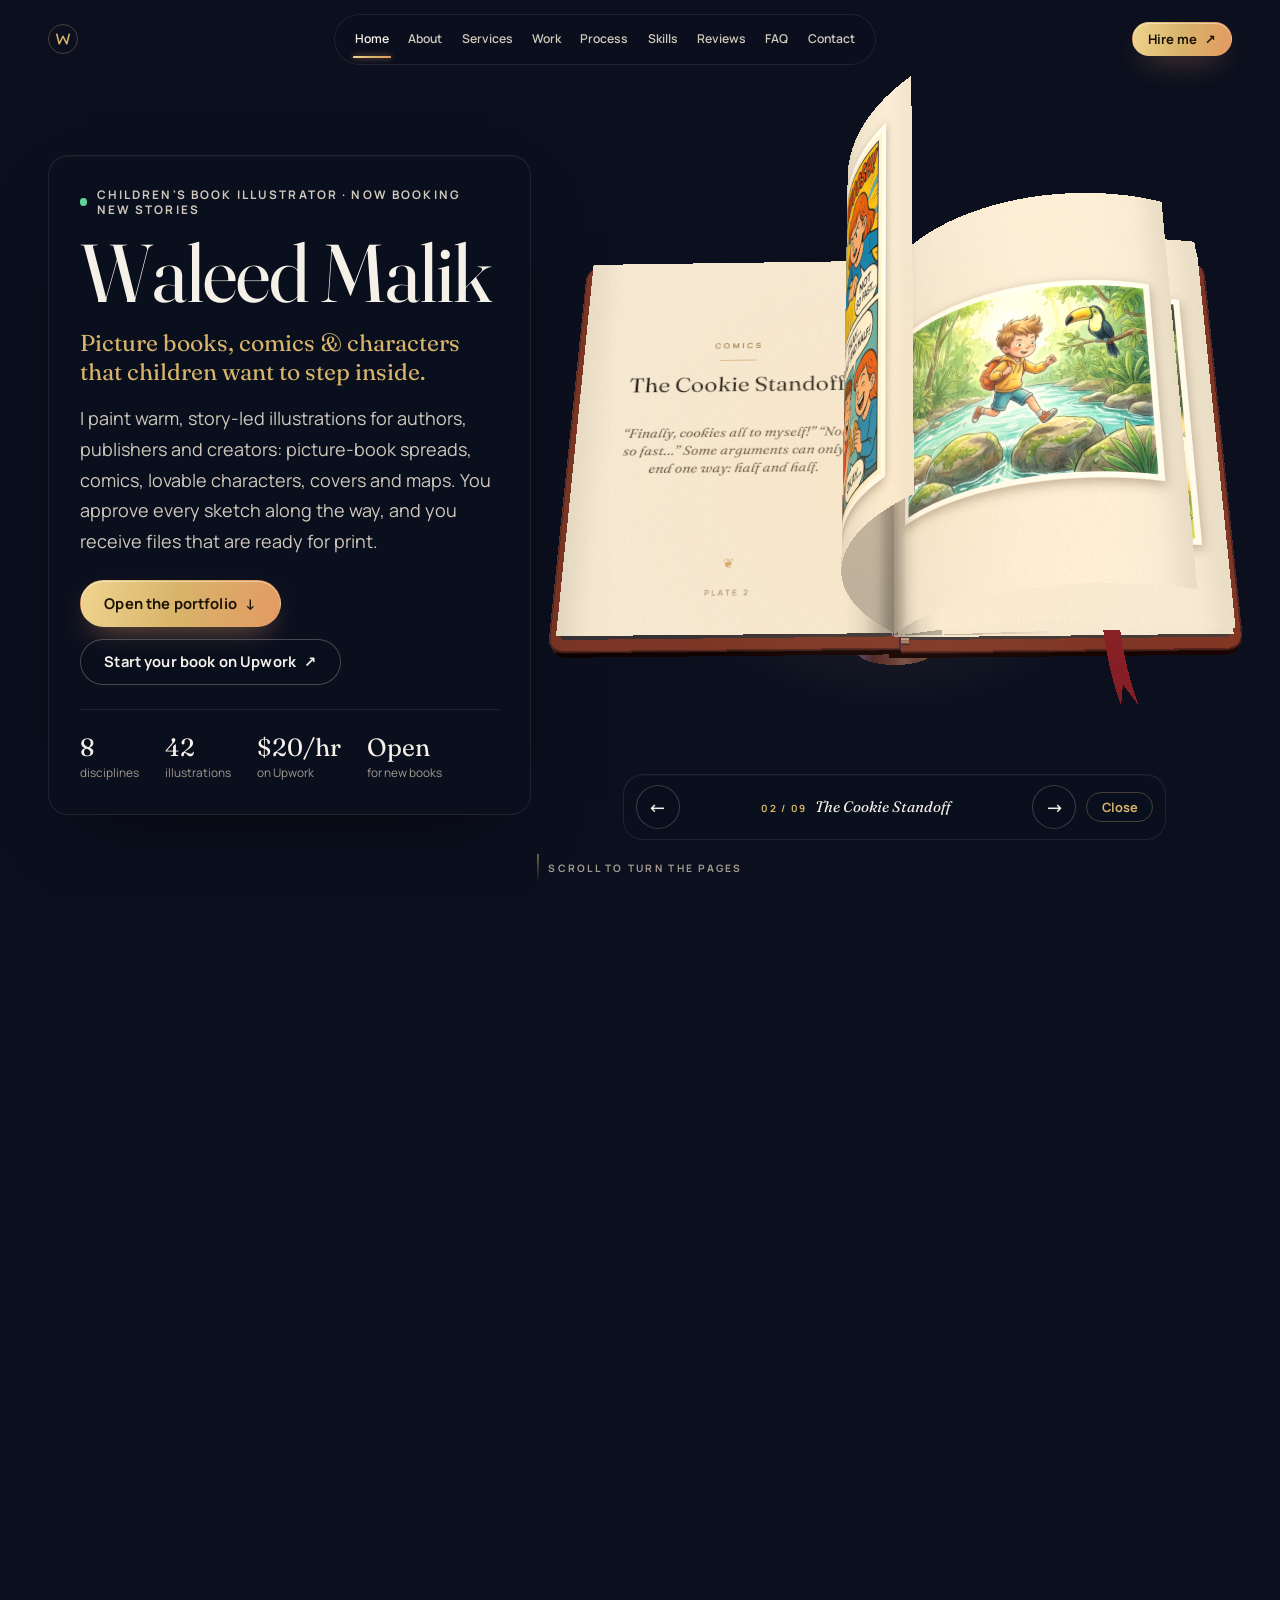
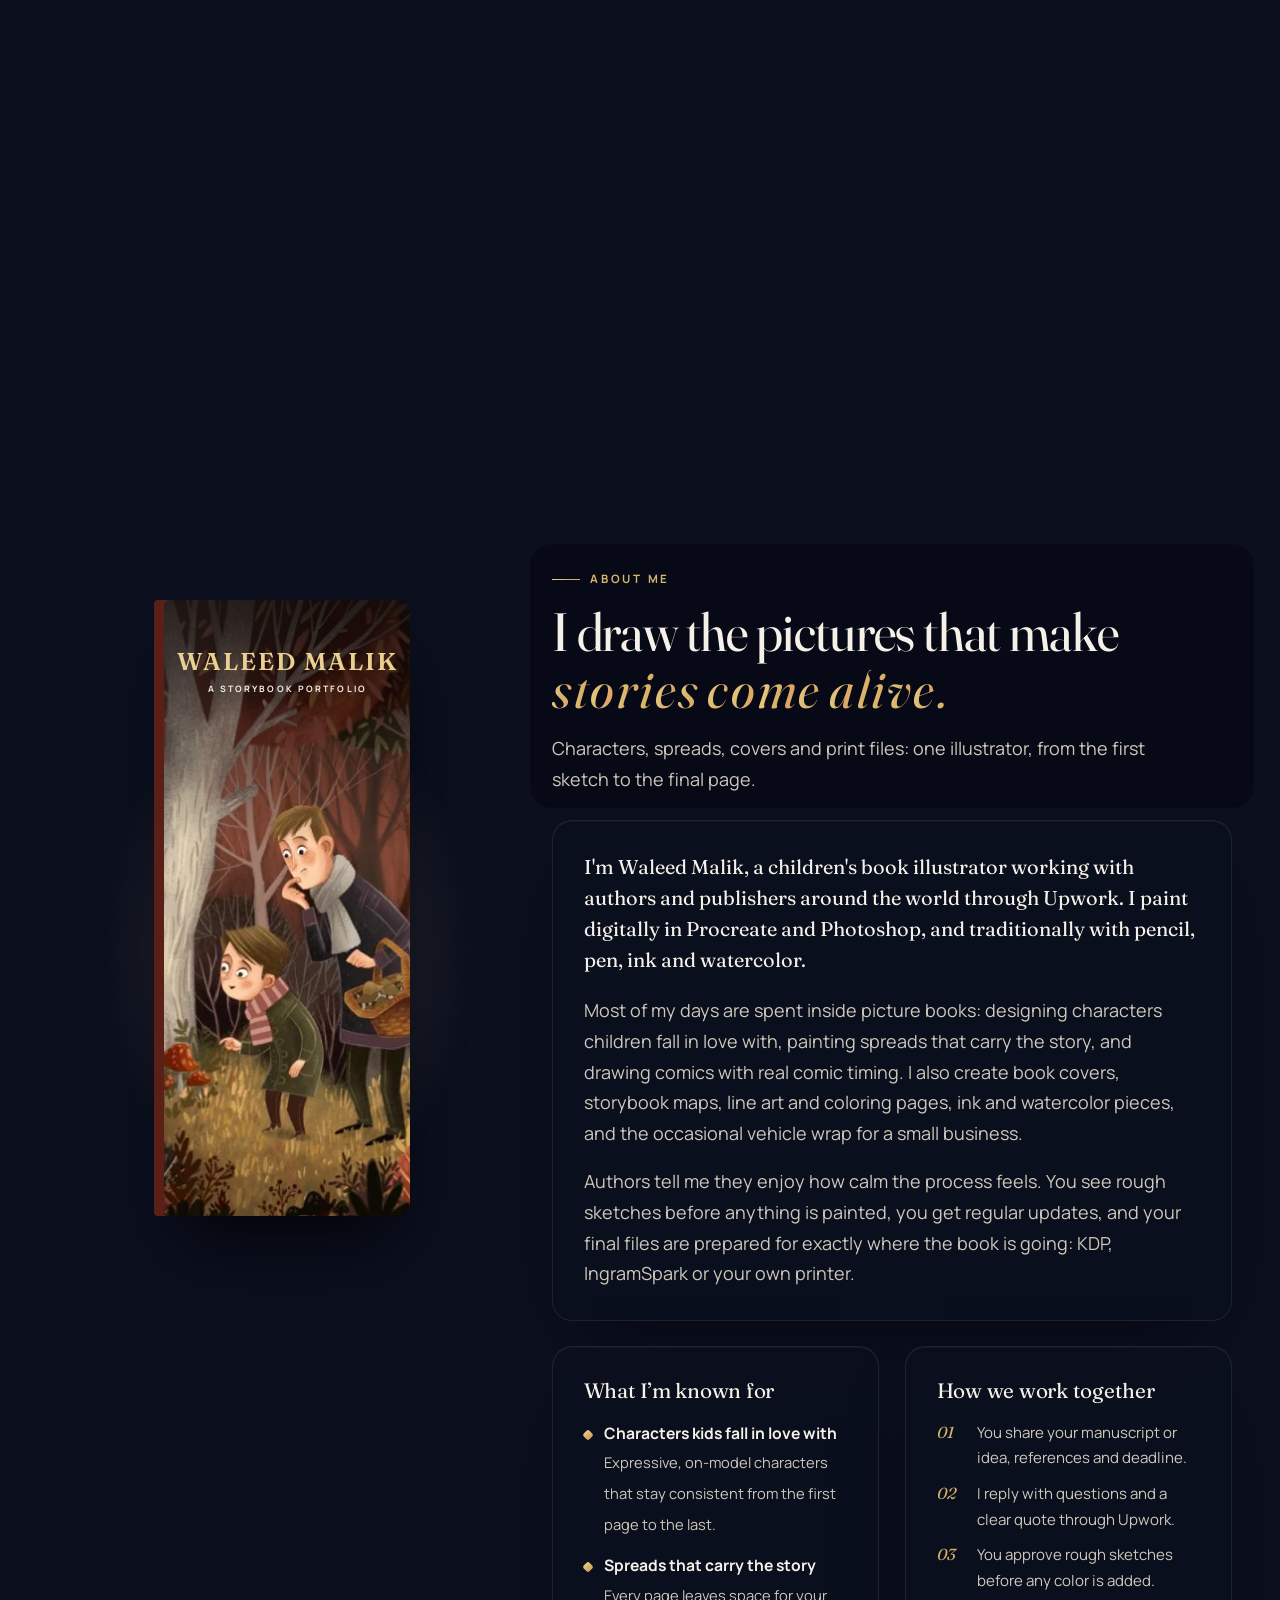
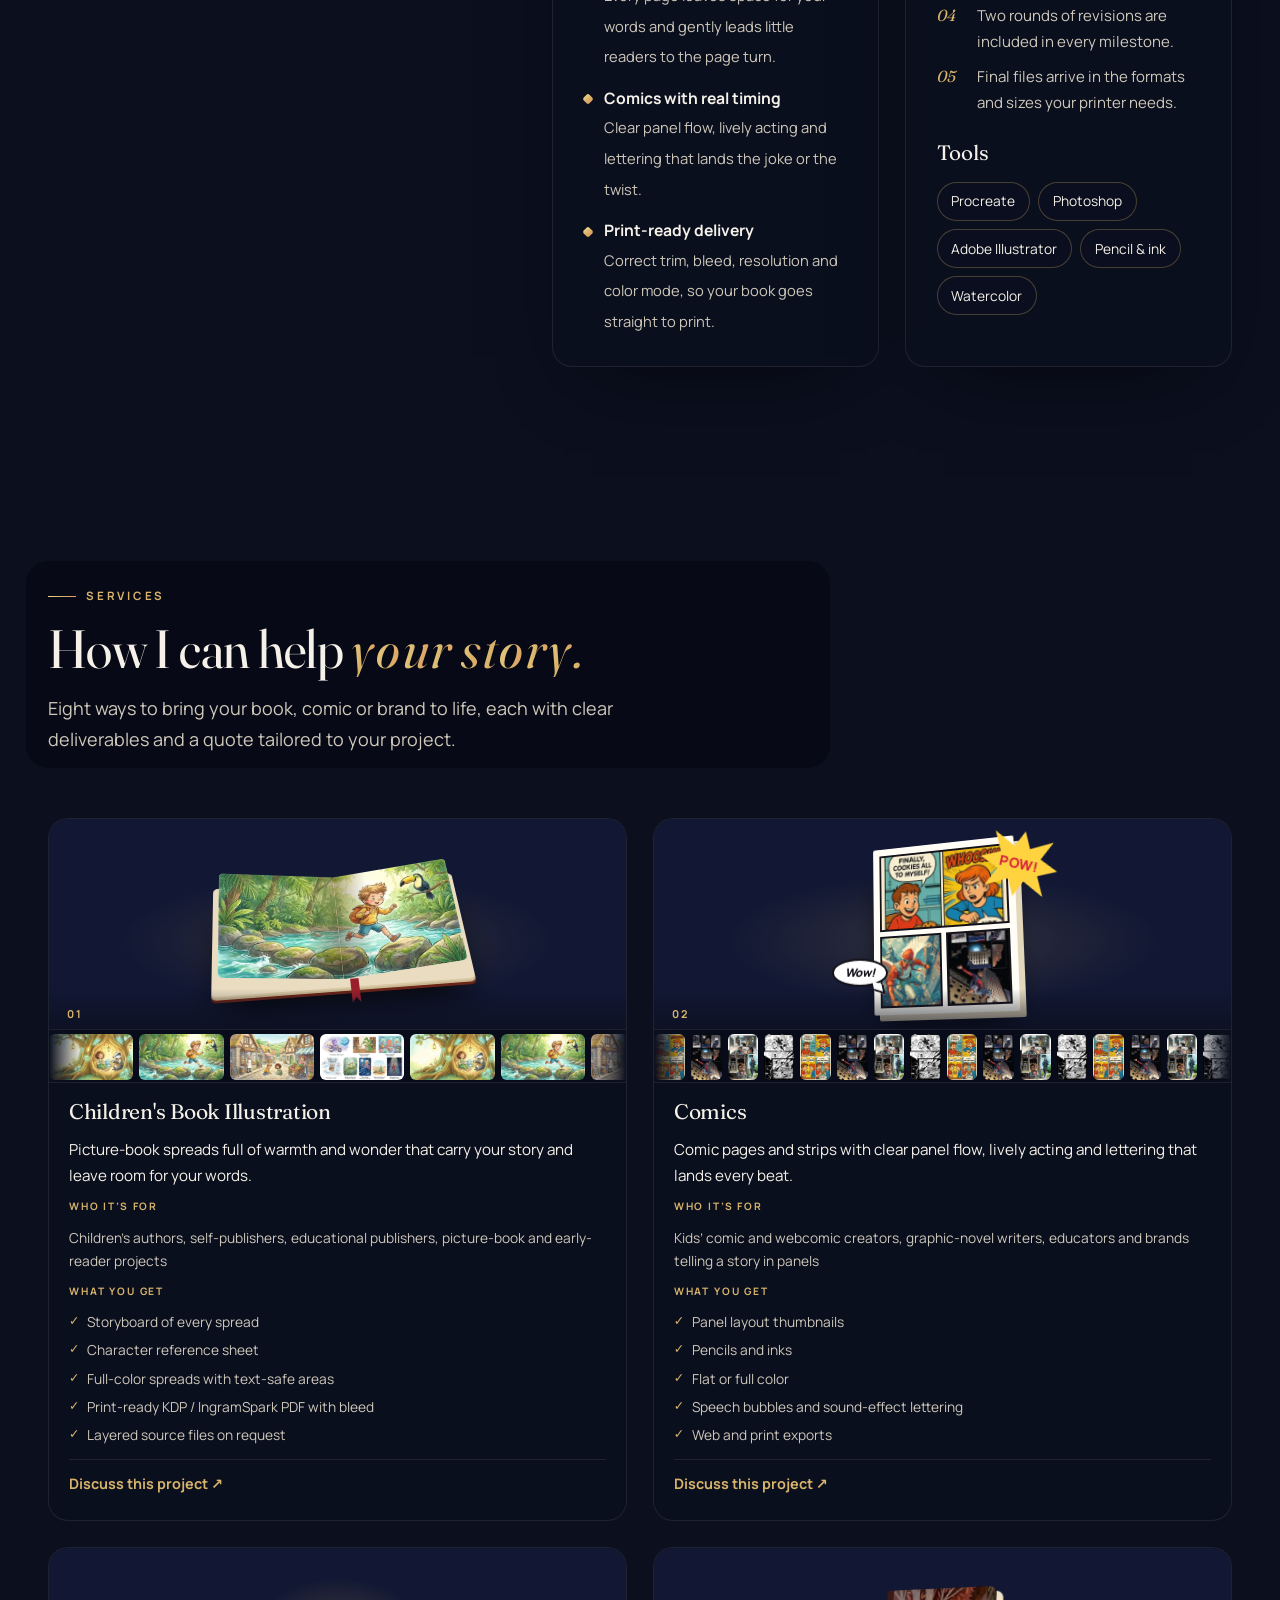
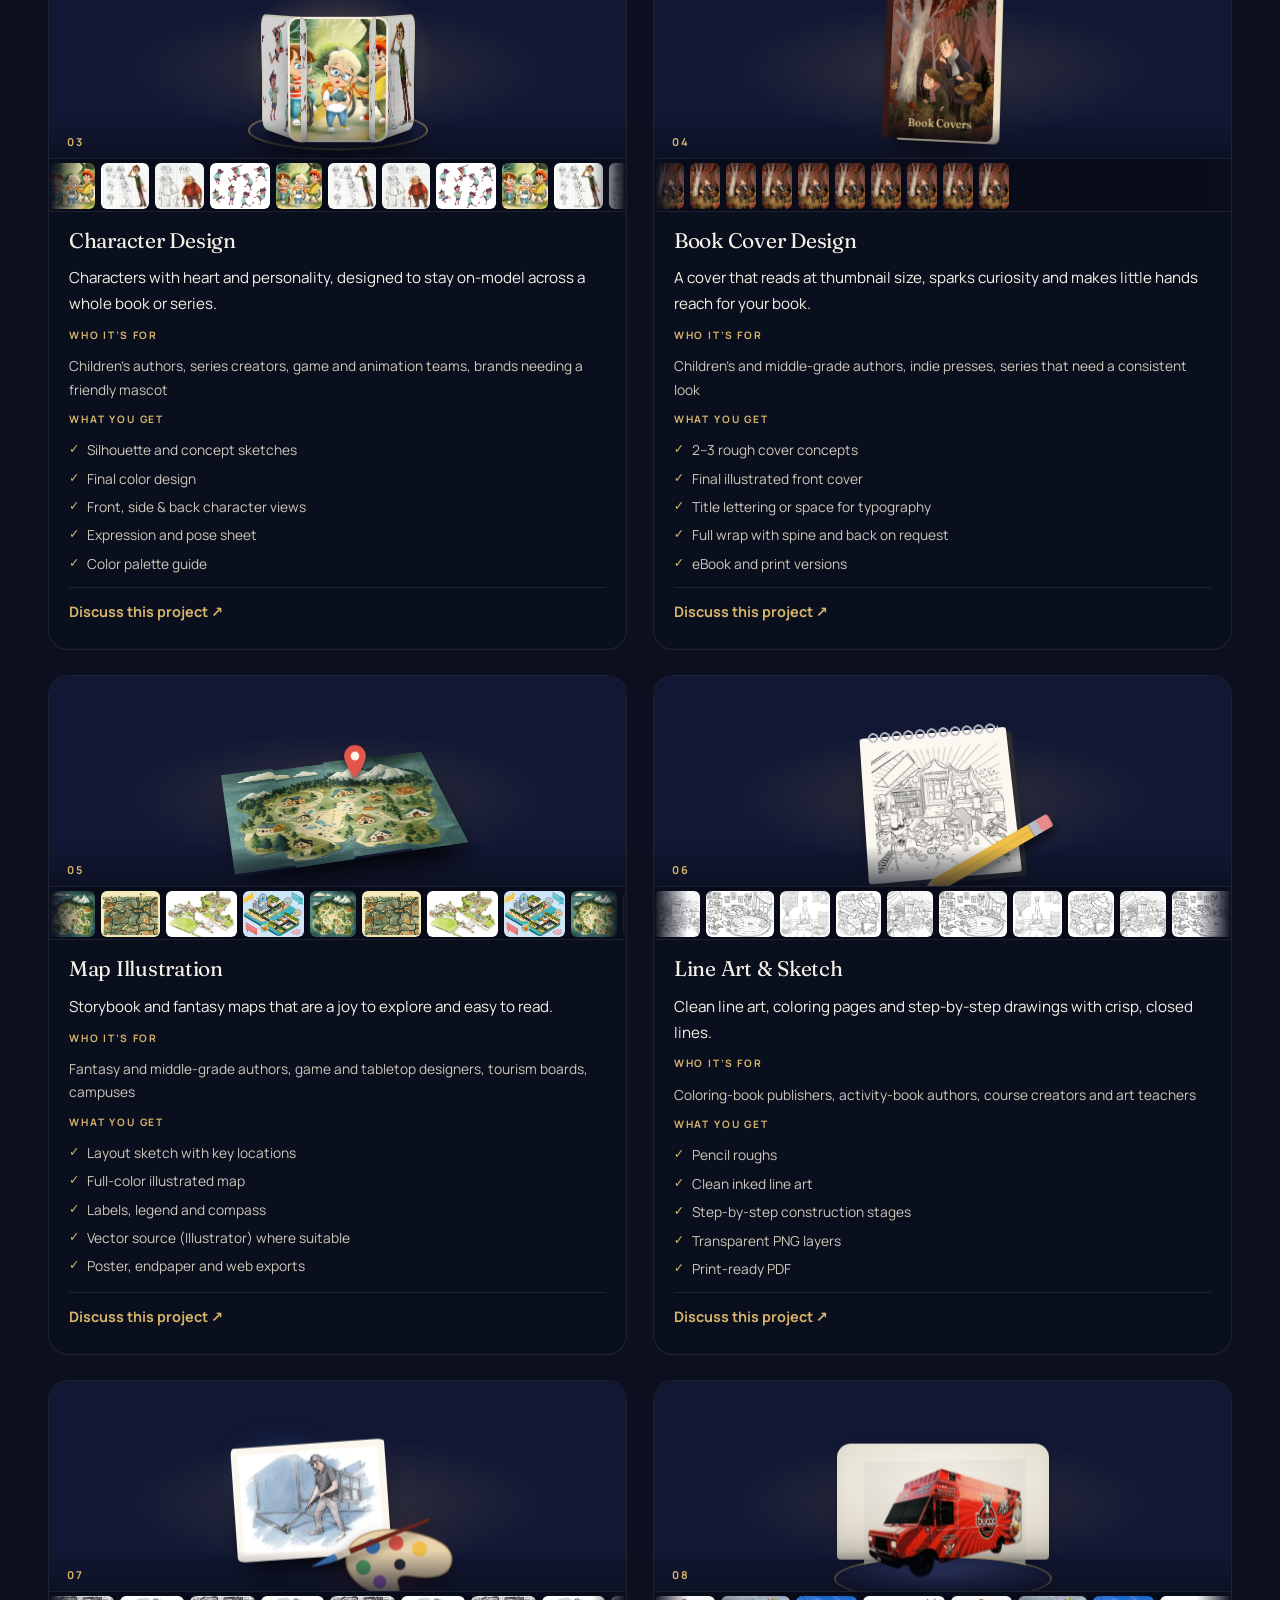
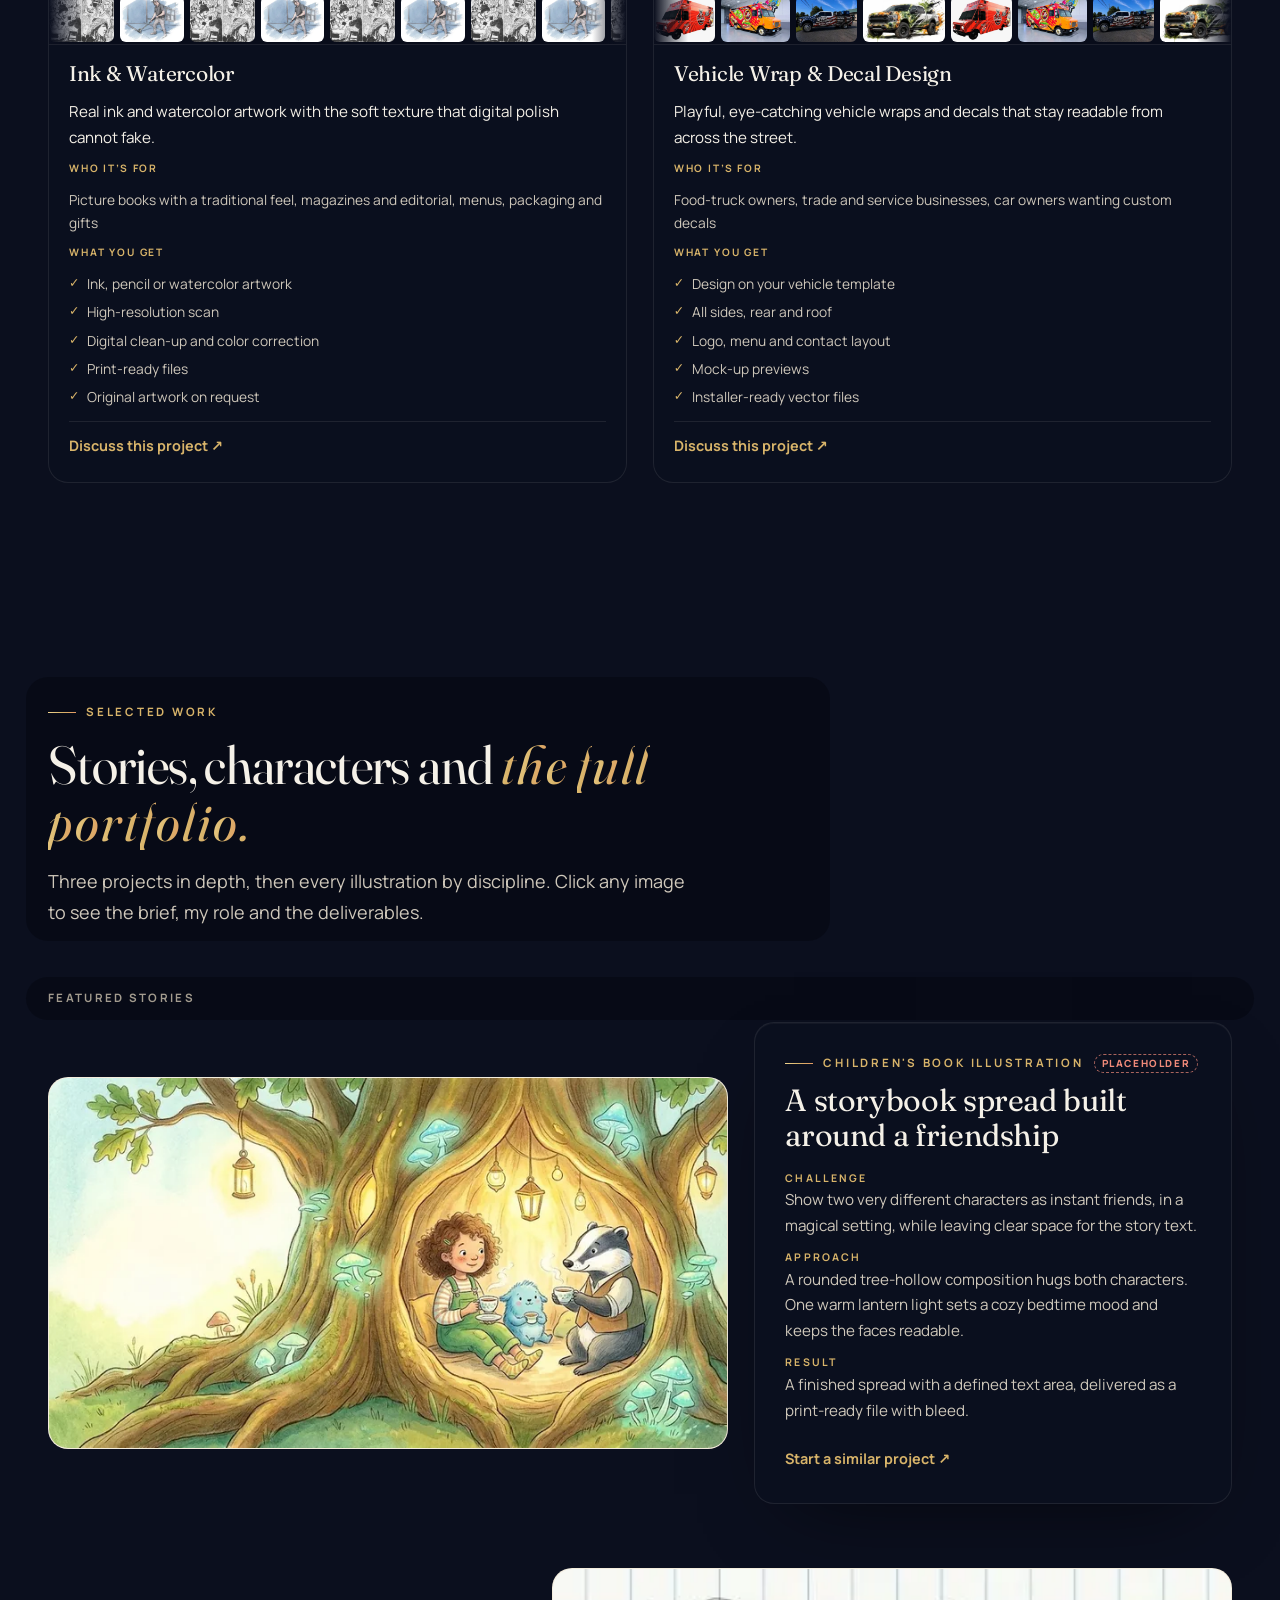
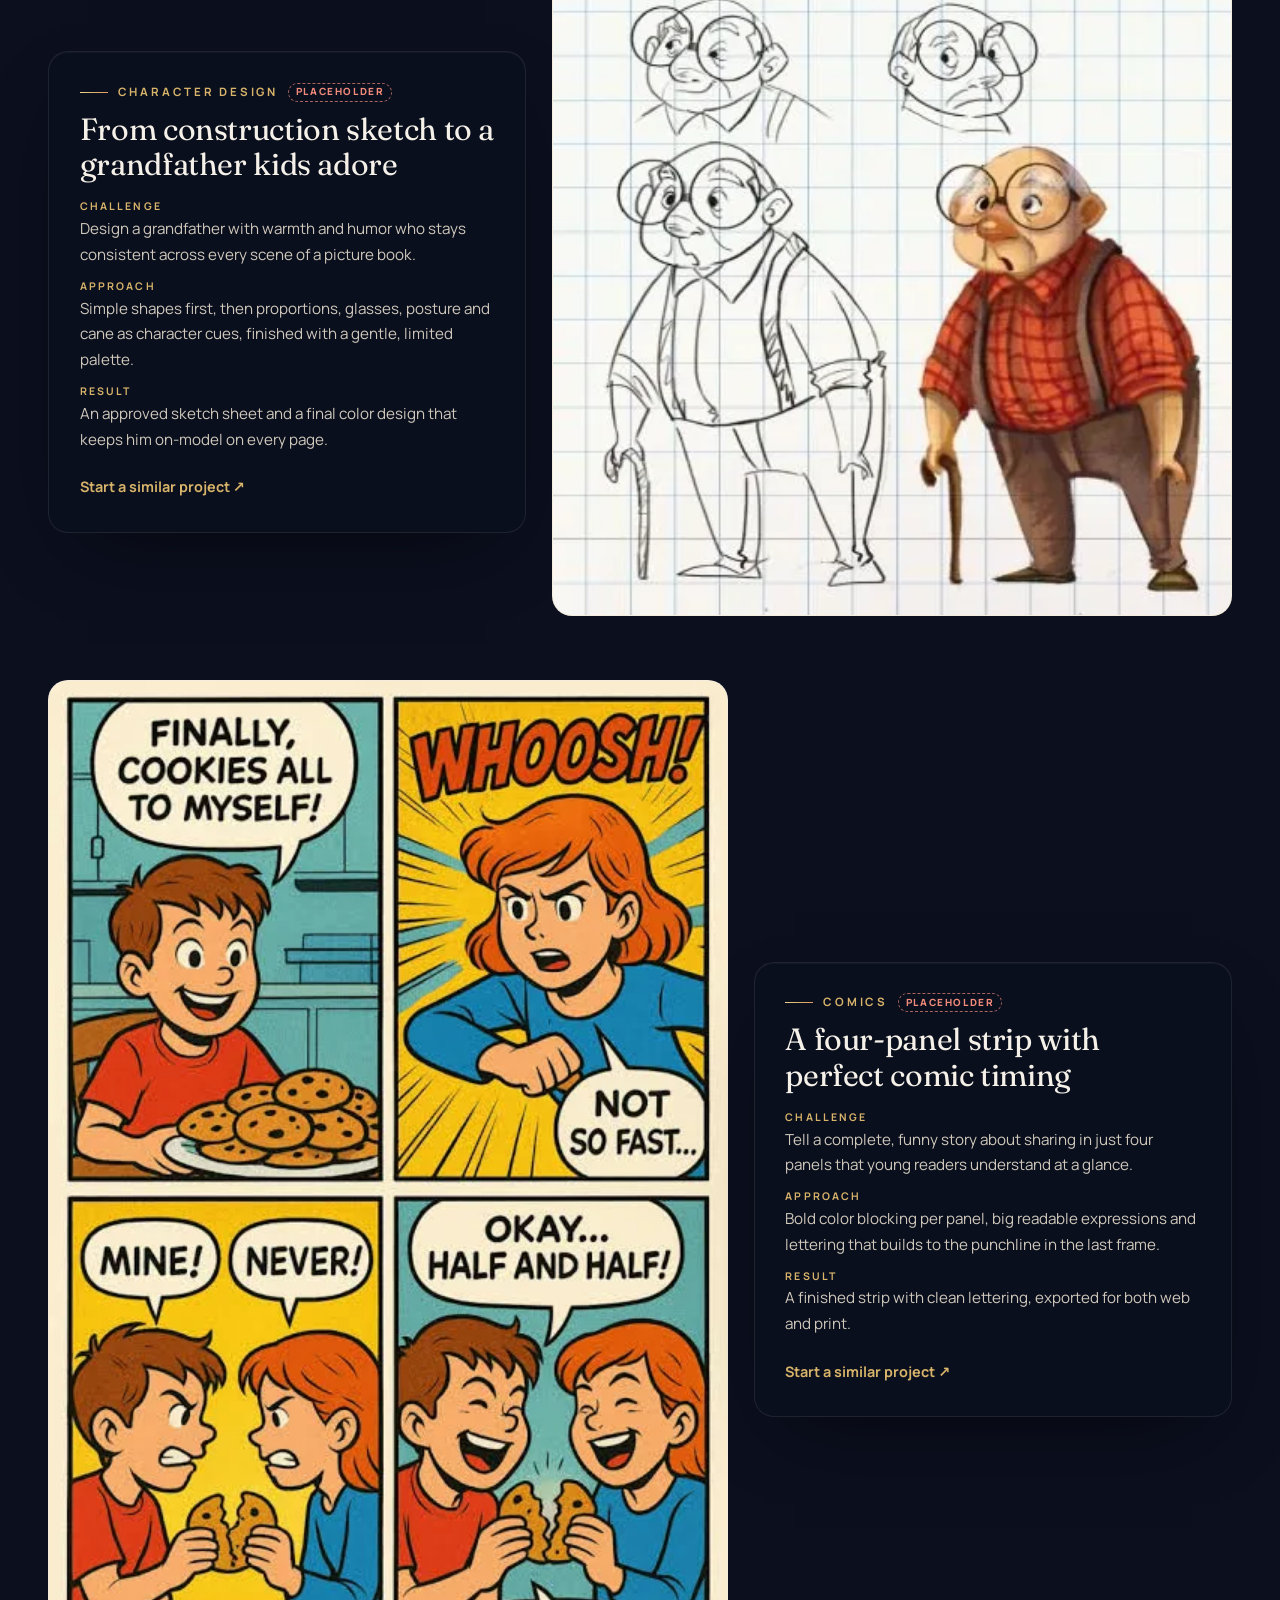
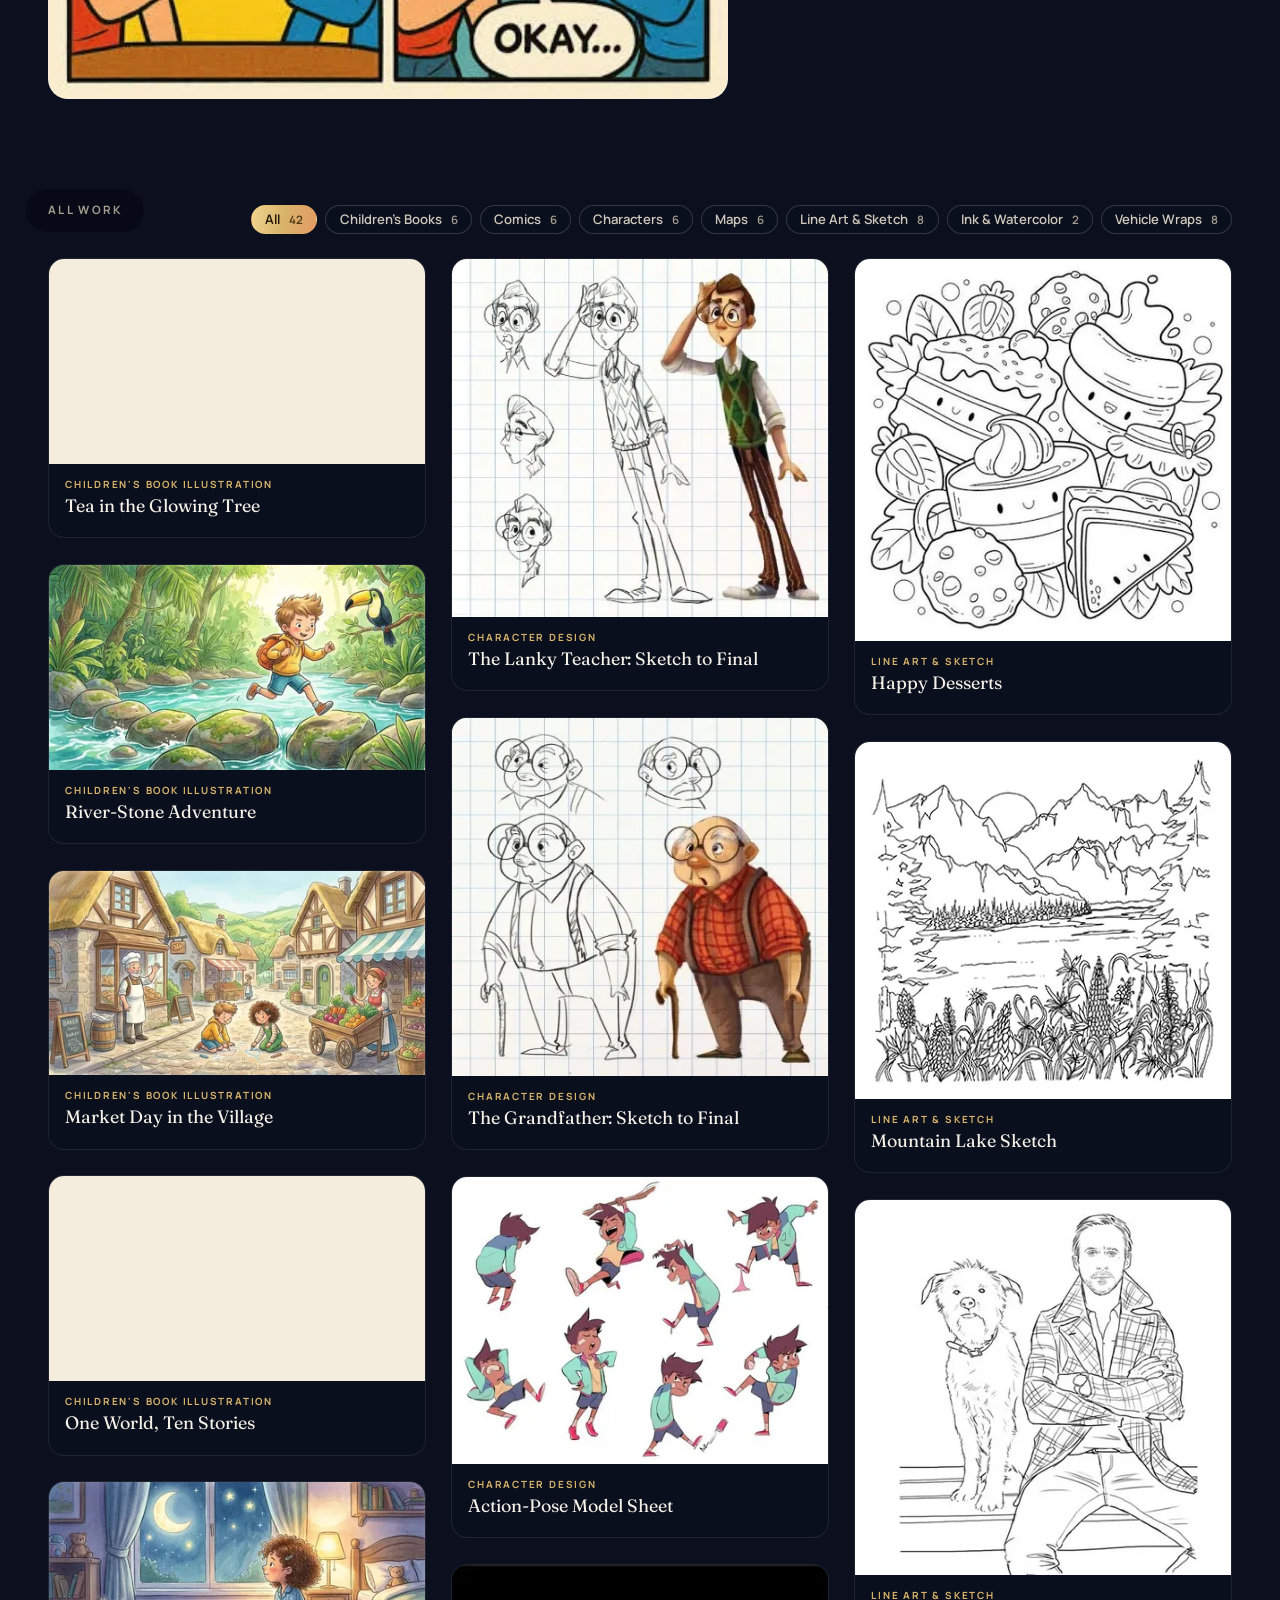
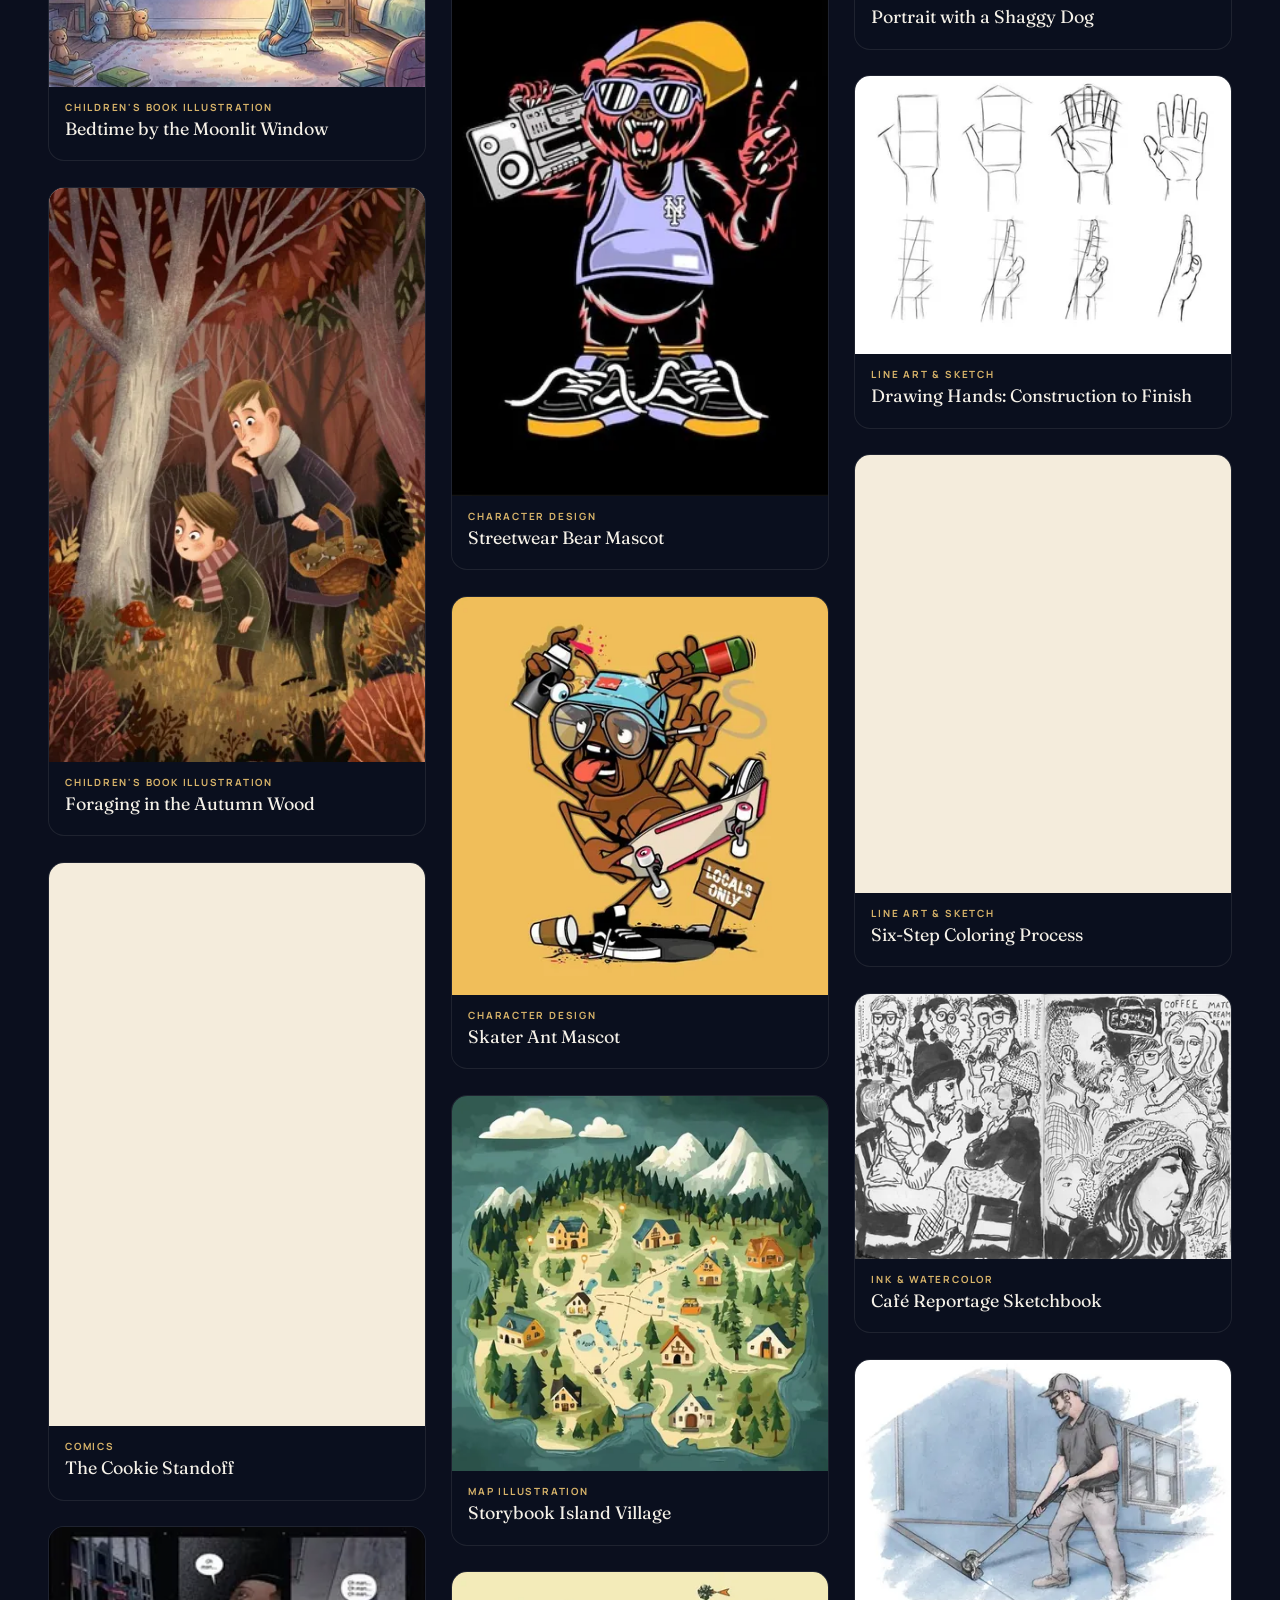
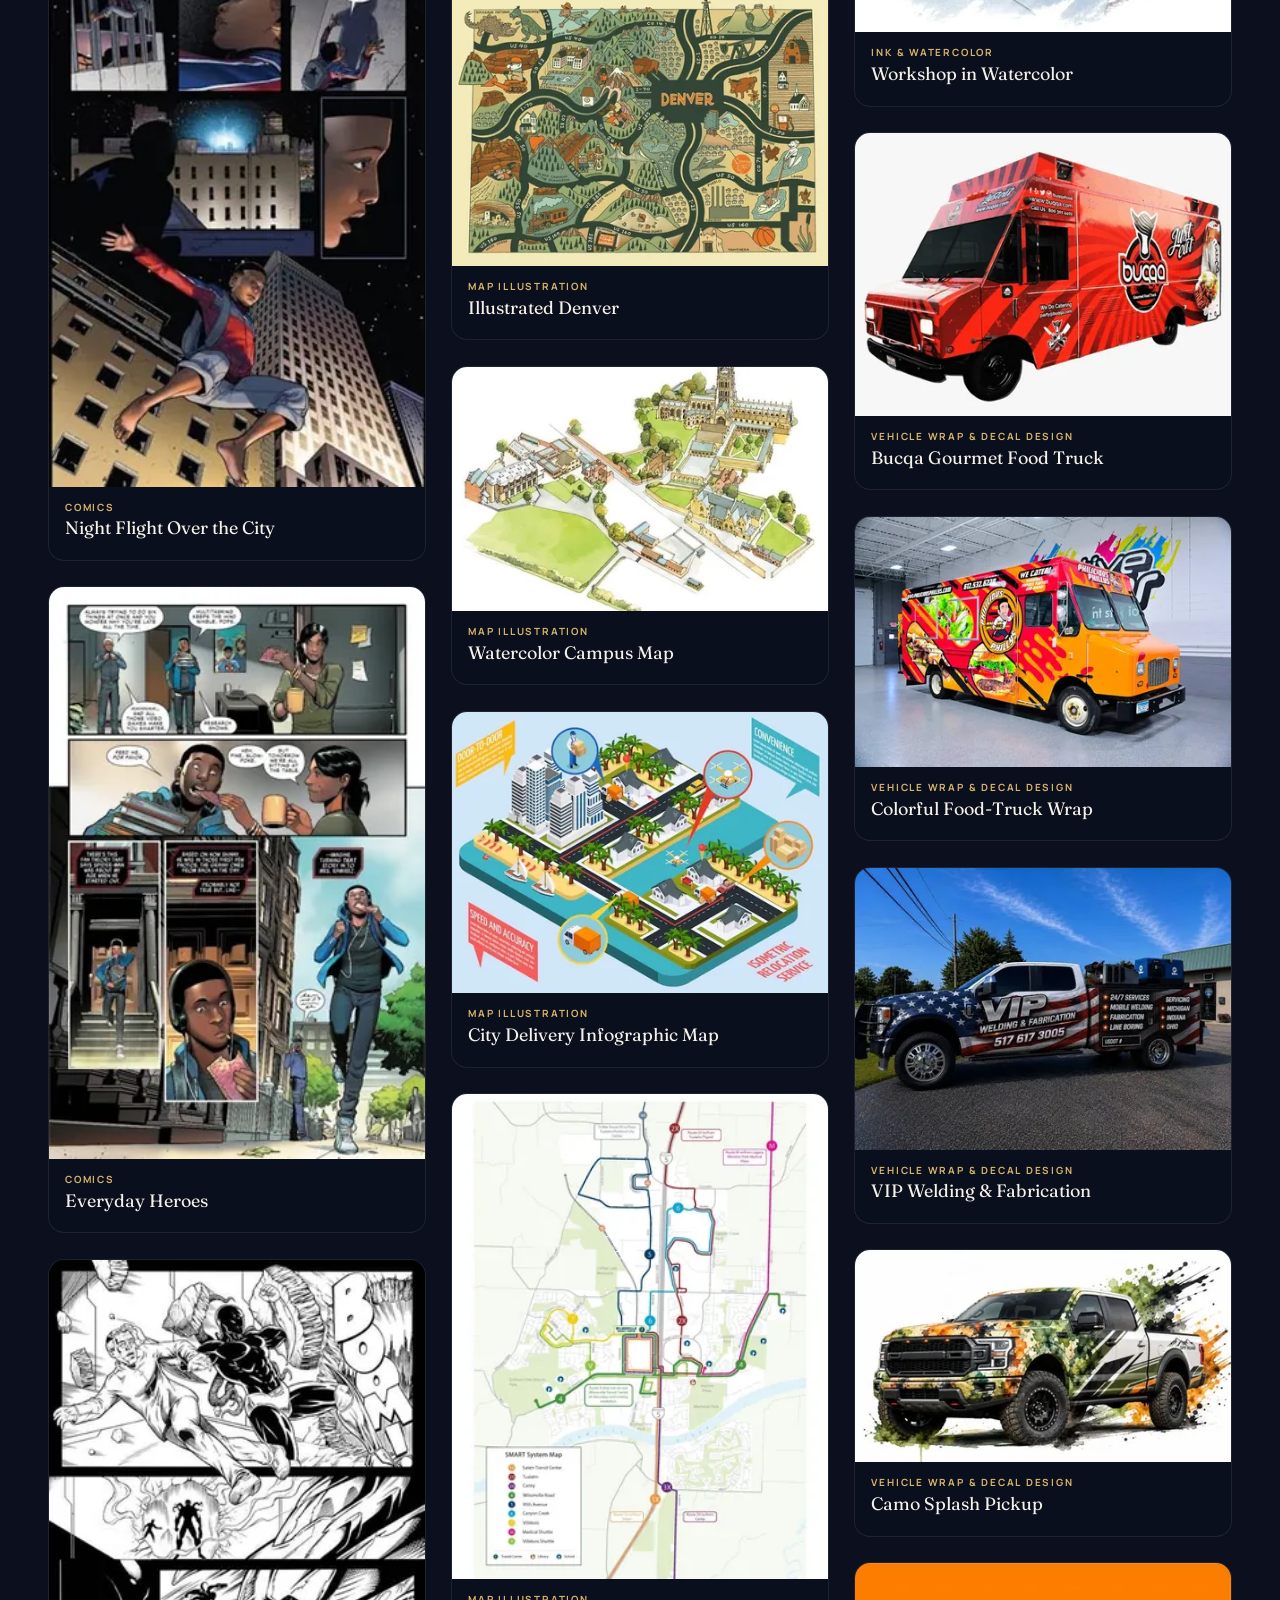
==== commit 9751a069: "Update site" ====
--- a/index.html
+++ b/index.html
@@ -32,15 +32,11 @@
 <body>
   <a class="skip-link" href="#main">Skip to content</a>
 
-  <!-- 0. PRELOADER — a small 3D book opens and its pages flip while the real load % counts up -->
+  <!-- 0. LOADING SCREEN — name, subtitle and a thin gold progress line. Hidden as soon as the page is ready (never later than ~1.5 s). -->
   <div class="loader" id="loader" aria-hidden="true">
-    <div class="ld-book">
-      <div class="ld-back"></div>
-      <div class="ld-leaf" style="--i:3"></div><div class="ld-leaf" style="--i:2"></div><div class="ld-leaf" style="--i:1"></div>
-      <div class="ld-cover" id="ldCover"><span>Waleed<br>Malik</span><i></i><small>Storybook Portfolio</small></div>
-    </div>
-    <p class="ld-num"><span id="ldNum">0</span><small>%</small></p>
-    <p class="ld-step" id="ldStep">Loading</p>
+    <p class="ld-name">Waleed Malik</p>
+    <p class="ld-sub">Children&#39;s Book Illustrator</p>
+    <div class="ld-line"><i id="ldBar"></i></div>
   </div>
 
   <canvas class="gl" id="gl" aria-hidden="true"></canvas>
@@ -242,7 +238,7 @@
 
   <noscript>
     <div class="wrap noscript"><h2>Waleed Malik — Children's Book Illustrator</h2><p>Picture books, comics, characters, book covers &amp; storybook maps. <a href="https://www.upwork.com/freelancers/~017a65fa7e10d206ea">Start your book on Upwork</a>.</p>
-      <div class="noscript__grid"><img src="images/thumbs/children-01.webp" alt="Warm storybook illustration of a girl sharing tea with a badger inside a glowing tree hollow, by Waleed Malik"><img src="images/thumbs/comic-01.webp" alt="Four-panel kids comic strip about sharing cookies, by Waleed Malik"><img src="images/thumbs/character-06.webp" alt="Character line-up of three kids with their bikes, by Waleed Malik"><img src="images/thumbs/cover-01.webp" alt="Illustrated Alice in Wonderland book cover, by Waleed Malik"></div>
+      <div class="noscript__grid"><img src="images/thumbs/children-01.webp" alt="Warm storybook illustration of a girl sharing tea with a badger inside a glowing tree hollow, by Waleed Malik"><img src="images/thumbs/comic-01.webp" alt="Four-panel kids comic strip about sharing cookies, by Waleed Malik"><img src="images/thumbs/character-06.webp" alt="Character line-up of three kids with their bikes, by Waleed Malik"><img src="images/thumbs/children-02.webp" alt="Children's book illustration of a boy hopping across river stones while a toucan watches, by Waleed Malik"></div>
     </div>
   </noscript>
 
--- a/css/style.css
+++ b/css/style.css
@@ -107,20 +107,17 @@
 .cursor.is-label .cursor__label { opacity: 1; }
 .cursor.is-label .cursor__dot { opacity: 0; }
 
-/* ---------- preloader: a small 3D book opens, pages flip ---------- */
-.loader { position: fixed; inset: 0; z-index: 500; display: grid; place-content: center; justify-items: center; gap: 18px; background: radial-gradient(600px 400px at 50% 45%, #1a1530, var(--bg) 72%); transition: opacity .7s var(--ease), visibility .7s; }
+/* ---------- loading screen: name, subtitle and a thin gold progress line ---------- */
+.loader { position: fixed; inset: 0; z-index: 500; display: grid; place-content: center; justify-items: center; gap: 12px; padding: 0 24px; text-align: center; background: radial-gradient(600px 400px at 50% 45%, #1a1530, var(--bg) 72%); transition: opacity .5s var(--ease), visibility .5s; }
 .loader.is-done { opacity: 0; visibility: hidden; }
 .no-js .loader { display: none; }
-.ld-book { position: relative; width: 110px; height: 148px; perspective: 800px; transform-style: preserve-3d; transform: rotateX(18deg); }
-.ld-back { position: absolute; inset: 0; border-radius: 3px 8px 8px 3px; background: #5a1f17; box-shadow: 0 24px 40px rgba(0, 0, 0, .5); }
-.ld-leaf { position: absolute; inset: 4px 4px 4px 2px; background: #f1e8d6; border-radius: 2px 6px 6px 2px; transform-origin: 0 50%; transform: rotateY(calc(var(--flip, 0) * -170deg)); transition: transform .5s var(--ease); backface-visibility: visible; box-shadow: inset -6px 0 10px -6px rgba(0, 0, 0, .25); }
-.ld-cover { position: absolute; inset: 0; z-index: 4; border-radius: 3px 8px 8px 3px; background: linear-gradient(135deg, #6b2a1d, #3d140d); border: 1px solid rgba(216, 180, 106, .6); transform-origin: 0 50%; display: grid; place-content: center; justify-items: center; gap: 8px; text-align: center; transition: transform .6s var(--ease); }
-.ld-cover span { font: 600 .95rem/1.05 var(--serif); letter-spacing: .08em; text-transform: uppercase; background: var(--grad); -webkit-background-clip: text; background-clip: text; color: transparent; }
-.ld-cover i { width: 32px; height: 1px; background: var(--grad); }
-.ld-cover small { font: 700 .38rem/1 var(--sans); letter-spacing: .2em; text-transform: uppercase; color: #e8dcc6; }
-.ld-num { margin: 6px 0 0; font: 300 2.6rem/1 var(--serif); color: var(--text); font-variant-numeric: tabular-nums; }
-.ld-num small { font-size: 1rem; color: var(--gold); margin-left: 2px; }
-.ld-step { margin: 0; font: 700 .68rem/1 var(--sans); letter-spacing: .22em; text-transform: uppercase; color: var(--text-3); }
+.ld-name { margin: 0; font: 400 clamp(2.2rem, 7vw, 3.6rem)/1 var(--serif); letter-spacing: -.01em; color: var(--text); animation: ldIn .7s var(--ease) both; }
+.ld-sub { margin: 0; font: 700 .68rem/1.4 var(--sans); letter-spacing: .26em; text-transform: uppercase; color: var(--gold); animation: ldIn .7s .08s var(--ease) both; }
+.ld-line { width: min(220px, 60vw); height: 2px; margin-top: 16px; overflow: hidden; border-radius: 2px; background: rgba(216, 180, 106, .16); }
+.ld-line i { display: block; height: 100%; background: var(--grad); transform-origin: 0 50%; transform: scaleX(.06); transition: transform .35s var(--ease); }
+@keyframes ldIn { from { opacity: 0; transform: translateY(8px); } to { opacity: 1; transform: none; } }
+.reduce .ld-name, .reduce .ld-sub { animation: none; }
+.reduce .ld-line i, .reduce .loader { transition: none; }
 
 /* ---------- buttons ---------- */
 .btn { --mx: 0px; --my: 0px; display: inline-flex; align-items: center; justify-content: center; gap: .55em; padding: 1em 1.6em; border-radius: 999px; border: 1px solid transparent; font: 700 .92rem/1 var(--sans); letter-spacing: .01em; text-decoration: none; cursor: pointer; transform: translate(var(--mx), var(--my)); transition: transform .45s var(--ease), box-shadow .3s, background-color .3s, border-color .3s, color .3s; }
@@ -510,7 +507,7 @@
 }
 @media (prefers-reduced-motion: reduce) { .svc__track { animation: none; } .svc-book__cover { transition: none; } }
 
-/* the nav and page wait (invisible, but laid out) behind the preloader until the web fonts are in, so the font swap never shifts visible layout (CLS) */
+/* the nav and page wait (invisible, but laid out) behind the loading screen until the web fonts are in, so the font swap never shifts visible layout (CLS) */
 .js:not(.fonts-ready):not(.is-revealed) .nav__inner, .js:not(.fonts-ready):not(.is-revealed) main { visibility: hidden; }
 
 /* ---------- Step 5: work, viewer, process ---------- */
@@ -730,3 +727,8 @@
 /* credited work (pictures by other artists, shown with their credit) */
 .tile__credit { display: block; margin-top: 4px; font: 600 .7rem/1.3 var(--sans); letter-spacing: .04em; color: var(--coral); }
 .viewer.is-credited .viewer__dl > div:nth-child(3), .viewer.is-credited .viewer__dl > div:nth-child(4), .viewer.is-credited .viewer__info > .btn { display: none; }
+
+/* first moment after load, while the 3D book is still being built: show the closed CSS cover in its place */
+.wait3d #heroBook .cssbook { display: block; }
+.wait3d #heroBook .cssbook__spread { display: none; }
+.wait3d #heroBook .cssbook__cover { left: 22%; right: 22%; }
